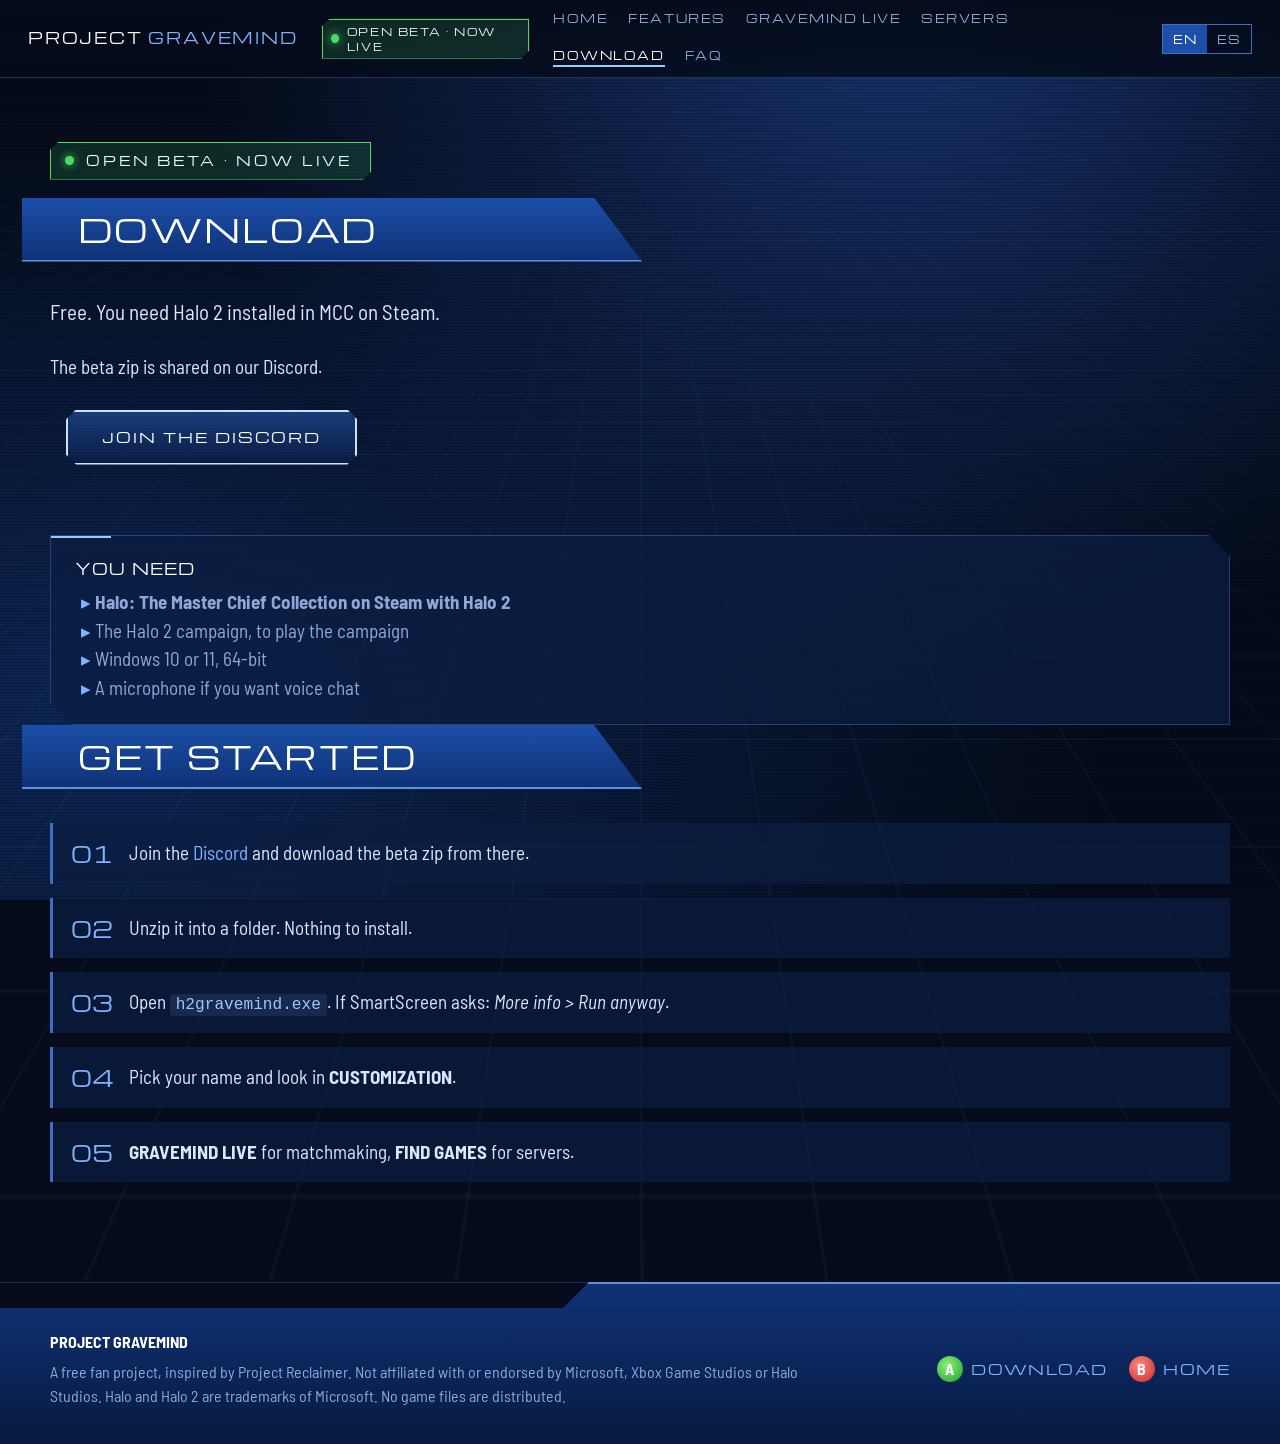
==== download.html @ 9d5ccabb "Download through the Discord, known issues in the FAQ" ====
<!doctype html>
<html lang="en" data-lang="en">
<head>
<meta charset="utf-8">
<meta name="viewport" content="width=device-width, initial-scale=1">
<title>Download · Project Gravemind</title>
<meta name="description" content="Halo 2 from The Master Chief Collection as a standalone PC game: GRAVEMIND LIVE matchmaking with Halo 2's ranks, dedicated servers, 24 players, online co-op, voice chat and mods. Open beta, free.">
<meta property="og:title" content="Project Gravemind · Open beta">
<meta property="og:description" content="Halo 2 from MCC as a standalone PC game: matchmaking with Halo 2's ranks, dedicated servers, 24 players, online co-op.">
<meta property="og:image" content="img/ingame.jpg">
<link rel="preconnect" href="https://fonts.googleapis.com">
<link rel="preconnect" href="https://fonts.gstatic.com" crossorigin>
<link href="https://fonts.googleapis.com/css2?family=Barlow+Semi+Condensed:wght@400;500;600&family=Michroma&display=swap" rel="stylesheet">
<link rel="stylesheet" href="style.css">
</head>
<body>
<div class="backdrop" aria-hidden="true"></div>
<header class="topbar">
  <a class="brand" href="index.html">PROJECT <b>GRAVEMIND</b></a>
  <div class="live-badge"><span class="dot"></span>OPEN BETA · NOW LIVE</div>
  <nav class="nav">
    <a href="index.html"><span lang="en">Home</span><span lang="es">Inicio</span></a>
    <a href="features.html"><span lang="en">Features</span><span lang="es">Funciones</span></a>
    <a href="live.html">GRAVEMIND LIVE</a>
    <a href="servers.html"><span lang="en">Servers</span><span lang="es">Servidores</span></a>
    <a href="download.html" class="on"><span lang="en">Download</span><span lang="es">Descargar</span></a>
    <a href="faq.html">FAQ</a>
  </nav>
  <div class="lang" role="group" aria-label="Language">
    <button type="button" data-set-lang="en">EN</button>
    <button type="button" data-set-lang="es">ES</button>
  </div>
</header>
<main>

<section class="page-hero"><div class="wrap">
  <div class="live-badge"><span class="dot"></span>OPEN BETA · NOW LIVE</div>
  <div class="band"><h2><span lang="en">Download</span><span lang="es">Descargar</span></h2></div>
  <p class="lead"><span lang="en">Free. You need Halo 2 installed in MCC on Steam.</span><span lang="es">Gratis. Necesitas Halo 2 instalado en MCC de Steam.</span></p>
  <p><span lang="en">The beta zip is shared on our Discord.</span><span lang="es">El zip de la beta se comparte en nuestro Discord.</span></p>
  <div class="cta"><span class="btn-wrap"><a class="btn" href="https://discord.gg/7nAmnwnQqb" target="_blank" rel="noopener"><span lang="en">Join the Discord</span><span lang="es">Entrar al Discord</span></a></span></div>
</div></section>
<section class="reveal"><div class="wrap">
  <div class="panel"><h3><span lang="en">You need</span><span lang="es">Necesitas</span></h3><ul class="check">
    <li><b><span lang="en">Halo: The Master Chief Collection on Steam with Halo 2</span><span lang="es">Halo: The Master Chief Collection en Steam con Halo 2</span></b></li>
    <li><span lang="en">The Halo 2 campaign, to play the campaign</span><span lang="es">La campaña de Halo 2, para jugar la campaña</span></li>
    <li><span lang="en">Windows 10 or 11, 64-bit</span><span lang="es">Windows 10 u 11 de 64 bits</span></li>
    <li><span lang="en">A microphone if you want voice chat</span><span lang="es">Micrófono si quieres chat de voz</span></li></ul></div>
  <div class="band"><h2><span lang="en">Get started</span><span lang="es">Cómo empezar</span></h2></div>
  <ol class="steps">
    <li><span lang="en">Join the <a href="https://discord.gg/7nAmnwnQqb" target="_blank" rel="noopener">Discord</a> and download the beta zip from there.</span><span lang="es">Entra al <a href="https://discord.gg/7nAmnwnQqb" target="_blank" rel="noopener">Discord</a> y descarga ahí el zip de la beta.</span></li>
    <li><span lang="en">Unzip it into a folder. Nothing to install.</span><span lang="es">Descomprímelo en una carpeta. No se instala.</span></li>
    <li><span lang="en">Open <code>h2gravemind.exe</code>. If SmartScreen asks: <i>More info &gt; Run anyway</i>.</span><span lang="es">Abre <code>h2gravemind.exe</code>. Si SmartScreen pregunta: <i>Más información &gt; Ejecutar de todas formas</i>.</span></li>
    <li><span lang="en">Pick your name and look in <b>CUSTOMIZATION</b>.</span><span lang="es">Elige tu nombre y aspecto en <b>PERSONALIZAR</b>.</span></li>
    <li><span lang="en"><b>GRAVEMIND LIVE</b> for matchmaking, <b>FIND GAMES</b> for servers.</span><span lang="es"><b>GRAVEMIND LIVE</b> para matchmaking, <b>BUSCAR PARTIDAS</b> para servidores.</span></li>
  </ol>
</div></section>

</main>
<footer>
  <div class="wrap">
    <div>
      <p><b style="color:#fff">PROJECT GRAVEMIND</b></p>
      <p><span lang="en">A free fan project, inspired by Project Reclaimer. Not affiliated with or endorsed by Microsoft, Xbox Game Studios or Halo Studios. Halo and Halo 2 are trademarks of Microsoft. No game files are distributed.</span><span lang="es">Un proyecto gratuito de fans, inspirado en Project Reclaimer. Sin relación ni respaldo de Microsoft, Xbox Game Studios ni Halo Studios. Halo y Halo 2 son marcas de Microsoft. No se distribuyen archivos del juego.</span></p>
    </div>
    <div class="legend">
      <span><i class="a">A</i><a href="download.html"><span lang="en">DOWNLOAD</span><span lang="es">DESCARGAR</span></a></span>
      <span><i class="b">B</i><a href="index.html"><span lang="en">HOME</span><span lang="es">INICIO</span></a></span>
    </div>
  </div>
</footer>
<div class="viewer" id="viewer"><img alt=""></div>
<script src="main.js"></script>
</body>
</html>
---- style.css ----
/* Halo 2 Project Gravemind - site styles (Halo 2 console menu look: blue bands, chamfered panels, tick rules). */
:root {
  --bg: #050b1a;
  --bg2: #0a1630;
  --panel: rgba(12, 30, 66, 0.72);
  --panel-solid: #0c1e42;
  --line: #3f6fc4;
  --line-soft: rgba(110, 160, 240, 0.28);
  --band: #1b4fa8;
  --band2: #0f3277;
  --text: #dbe7ff;
  --muted: #8fa8d6;
  --accent: #7fb2ff;
  --glow: #9cc7ff;
  --white: #ffffff;
  --warn: #ffb347;
  --green: #4cd964;
  --red: #ff5a52;
  --head: "Michroma", "Segoe UI", sans-serif;
  --body: "Barlow Semi Condensed", "Segoe UI", sans-serif;
}
* { box-sizing: border-box; }
html { scroll-behavior: smooth; }
body {
  margin: 0;
  background: var(--bg);
  color: var(--text);
  font-family: var(--body);
  font-size: 19px;
  line-height: 1.5;
  overflow-x: hidden;
}
/* language switch: only the chosen language shows */
html[data-lang="en"] body [lang="es"], html[data-lang="es"] body [lang="en"] { display: none !important; }

a { color: var(--accent); text-decoration: none; }
a:hover { color: var(--white); }
img { max-width: 100%; display: block; }
code { font-family: Consolas, "Cascadia Mono", monospace; font-size: 0.85em; background: rgba(127, 178, 255, 0.12);
  padding: 0.1em 0.35em; border-radius: 3px; color: var(--glow); }
pre { background: rgba(0, 0, 0, 0.45); border: 1px solid var(--line-soft); padding: 14px 16px; overflow-x: auto; margin: 12px 0; }
pre code { background: none; padding: 0; color: var(--text); }

/* animated backdrop: deep blue, slow drifting grid, scanlines */
.backdrop { position: fixed; inset: 0; z-index: -2;
  background: radial-gradient(ellipse at 70% 0%, #17336e 0%, transparent 55%),
              radial-gradient(ellipse at 10% 80%, #0d2756 0%, transparent 60%), var(--bg); }
.backdrop::before { content: ""; position: absolute; inset: -50%;
  background-image: linear-gradient(rgba(110, 160, 240, 0.06) 1px, transparent 1px),
                    linear-gradient(90deg, rgba(110, 160, 240, 0.06) 1px, transparent 1px);
  background-size: 64px 64px; transform: perspective(700px) rotateX(58deg) translateY(-10%);
  animation: drift 40s linear infinite; }
.backdrop::after { content: ""; position: absolute; inset: 0;
  background: repeating-linear-gradient(0deg, rgba(0, 0, 0, 0.18) 0 1px, transparent 1px 3px); pointer-events: none; }
@keyframes drift { to { background-position: 0 640px, 640px 0; } }
@media (prefers-reduced-motion: reduce) { .backdrop::before { animation: none; } }

/* top bar */
.topbar { position: sticky; top: 0; z-index: 10; display: flex; align-items: center; gap: 24px;
  padding: 10px 28px; background: linear-gradient(180deg, rgba(5, 11, 26, 0.96), rgba(5, 11, 26, 0.82));
  border-bottom: 1px solid var(--line-soft); backdrop-filter: blur(6px); }
.brand { font-family: var(--head); font-size: 15px; letter-spacing: 0.12em; color: var(--white); white-space: nowrap; }
.brand b { color: var(--accent); font-weight: 400; }
.nav { display: flex; gap: 20px; flex-wrap: wrap; margin-left: auto; }
.nav a { font-family: var(--head); font-size: 11px; letter-spacing: 0.14em; color: var(--muted); text-transform: uppercase; }
.nav a:hover { color: var(--white); }
.lang { display: flex; border: 1px solid var(--line); }
.lang button { background: none; border: 0; color: var(--muted); font-family: var(--head); font-size: 11px;
  padding: 6px 10px; cursor: pointer; letter-spacing: 0.1em; }
.lang button.on { background: var(--band); color: var(--white); }

/* hero */
.hero { position: relative; min-height: min(88vh, 860px); display: flex; align-items: center; padding: 60px 28px 80px; overflow: hidden; }
.hero-bg { position: absolute; inset: 0; z-index: -1; opacity: 0.85;
  background: linear-gradient(90deg, rgba(5, 11, 26, 0.97) 0%, rgba(5, 11, 26, 0.82) 38%, rgba(5, 11, 26, 0.25) 75%, rgba(5, 11, 26, 0.45) 100%),
              url("img/ingame.jpg") 70% center / cover no-repeat;
  mask-image: linear-gradient(180deg, #000 70%, transparent); -webkit-mask-image: linear-gradient(180deg, #000 70%, transparent); }
.hero-inner { max-width: 1180px; margin: 0 auto; width: 100%; }
.kicker { font-family: var(--head); font-size: 13px; letter-spacing: 0.32em; color: var(--accent); text-transform: uppercase; }
.title { font-family: var(--head); font-size: clamp(38px, 7vw, 92px); line-height: 1.02; margin: 14px 0 10px; color: var(--white);
  letter-spacing: 0.04em; text-shadow: 0 0 28px rgba(110, 160, 255, 0.55);
  background: linear-gradient(180deg, #ffffff 0%, #d6e4ff 45%, #7d9fe0 52%, #e9f1ff 100%);
  -webkit-background-clip: text; background-clip: text; color: transparent; }
.subtitle { font-size: clamp(19px, 2.2vw, 25px); max-width: 760px; color: var(--text); margin: 0 0 30px; }
.hero-actions { display: flex; flex-wrap: wrap; gap: 18px; align-items: center; }
.status { margin-top: 26px; display: inline-flex; align-items: center; gap: 10px; font-family: var(--head); font-size: 12px;
  letter-spacing: 0.14em; color: var(--muted); text-transform: uppercase; }
.dot { width: 9px; height: 9px; border-radius: 50%; background: var(--green); box-shadow: 0 0 10px var(--green); animation: pulse 2s infinite; }
@keyframes pulse { 50% { opacity: 0.35; } }

/* Halo 2 style button: chamfered box with arrow brackets on focus/hover */
.btn { position: relative; display: inline-block; font-family: var(--head); font-size: 14px; letter-spacing: 0.14em;
  text-transform: uppercase; color: var(--white); padding: 15px 34px; border: 2px solid #cfe0ff;
  background: linear-gradient(180deg, rgba(40, 90, 180, 0.55), rgba(10, 30, 70, 0.75));
  clip-path: polygon(10px 0, calc(100% - 10px) 0, 100% 10px, 100% calc(100% - 10px), calc(100% - 10px) 100%, 10px 100%, 0 calc(100% - 10px), 0 10px);
  transition: background 0.15s, box-shadow 0.15s; }
.btn:hover { background: linear-gradient(180deg, rgba(70, 130, 230, 0.75), rgba(20, 50, 110, 0.85)); color: var(--white); }
.btn-wrap { position: relative; display: inline-block; padding: 0 16px; }
.btn-wrap::before, .btn-wrap::after { content: ""; position: absolute; top: 50%; width: 0; height: 0; margin-top: -7px;
  border: 7px solid transparent; opacity: 0; transition: opacity 0.15s, transform 0.15s; }
.btn-wrap::before { left: 0; border-left-color: var(--glow); transform: translateX(-4px); }
.btn-wrap::after { right: 0; border-right-color: var(--glow); transform: translateX(4px); }
.btn-wrap:hover::before, .btn-wrap:hover::after, .btn-wrap:focus-within::before, .btn-wrap:focus-within::after { opacity: 1; transform: none; }
.btn.ghost { border-color: var(--line); background: rgba(8, 20, 48, 0.6); }

/* section band header, like the launcher's page title */
section { padding: 70px 28px 20px; }
.wrap { max-width: 1180px; margin: 0 auto; }
.band { position: relative; height: 64px; display: flex; align-items: center; margin: 0 -28px 34px; padding: 0 140px 0 56px;
  width: fit-content; min-width: min(620px, 100%); max-width: calc(100% + 28px);
  background: linear-gradient(180deg, var(--band) 0%, var(--band2) 100%); border-bottom: 2px solid #5f8fe0;
  clip-path: polygon(0 0, calc(100% - 48px) 0, 100% 100%, 0 100%); }
.band h2 { margin: 0; font-family: var(--head); font-weight: 400; font-size: clamp(20px, 3vw, 32px); letter-spacing: 0.06em;
  color: var(--white); text-transform: uppercase; }
.lead { font-size: 21px; color: var(--text); max-width: 860px; margin: 0 0 26px; }

/* small caps label with a tick rule, like "OPEN GAMES ----|----|----" */
.label { display: flex; align-items: center; gap: 16px; font-family: var(--head); font-size: 12px; letter-spacing: 0.24em;
  color: var(--accent); text-transform: uppercase; margin: 34px 0 16px; }
.label::after { content: ""; flex: 1; height: 9px; border-bottom: 1px solid var(--line-soft);
  background: repeating-linear-gradient(90deg, var(--line-soft) 0 1px, transparent 1px 62px) bottom / 100% 9px no-repeat; }

/* chamfered panels */
.panel { position: relative; background: var(--panel); border: 1px solid var(--line-soft); padding: 22px 24px;
  clip-path: polygon(0 0, calc(100% - 22px) 0, 100% 22px, 100% 100%, 22px 100%, 0 calc(100% - 22px)); }
.panel::before { content: ""; position: absolute; top: 0; left: 0; width: 60px; height: 2px; background: var(--glow); }
.panel h3 { margin: 0 0 8px; font-family: var(--head); font-weight: 400; font-size: 15px; letter-spacing: 0.08em; color: var(--white);
  text-transform: uppercase; }
.panel p { margin: 0; color: var(--muted); }
.panel ul { margin: 6px 0 0; padding-left: 20px; color: var(--muted); }
.grid { display: grid; gap: 18px; grid-template-columns: repeat(auto-fill, minmax(260px, 1fr)); }
.grid > * { min-width: 0; }
.grid.three { grid-template-columns: repeat(auto-fill, minmax(min(330px, 100%), 1fr)); }
.grid.two { grid-template-columns: repeat(auto-fill, minmax(min(420px, 100%), 1fr)); }
.ico { width: 34px; height: 34px; margin-bottom: 12px; color: var(--glow); }

/* gallery */
.shots { display: grid; gap: 16px; grid-template-columns: repeat(auto-fill, minmax(340px, 1fr)); }
.shot { margin: 0; border: 1px solid var(--line-soft); background: #000; cursor: zoom-in; overflow: hidden;
  clip-path: polygon(0 0, calc(100% - 18px) 0, 100% 18px, 100% 100%, 0 100%); }
.shot img { transition: transform 0.4s; }
.shot:hover img { transform: scale(1.04); }
.shot figcaption { font-family: var(--head); font-size: 11px; letter-spacing: 0.16em; color: var(--muted); padding: 10px 14px;
  text-transform: uppercase; background: var(--panel-solid); }
.viewer { position: fixed; inset: 0; z-index: 50; background: rgba(0, 4, 14, 0.92); display: none; align-items: center;
  justify-content: center; padding: 30px; cursor: zoom-out; }
.viewer.open { display: flex; }
.viewer img { max-height: 92vh; border: 1px solid var(--line); }

/* server list, like the in-game browser */
.servers { width: 100%; border-collapse: collapse; }
.servers th { font-family: var(--body); font-weight: 500; text-align: left; color: var(--muted); font-size: 16px; padding: 8px 14px;
  text-transform: uppercase; }
.servers td { padding: 12px 14px; background: rgba(14, 34, 74, 0.6); border-top: 4px solid var(--bg); vertical-align: top; }
.servers td:first-child { font-size: 21px; color: var(--white); }
.servers .sub { display: block; font-size: 14px; color: var(--accent); text-transform: uppercase; letter-spacing: 0.04em; }
.servers .port { font-family: Consolas, monospace; color: var(--glow); white-space: nowrap; }
.table-wrap { overflow-x: auto; }

/* steps */
.steps { counter-reset: step; display: grid; gap: 14px; margin: 0; padding: 0; list-style: none; }
.steps li { counter-increment: step; position: relative; padding: 16px 20px 16px 76px; background: var(--panel);
  border-left: 3px solid var(--line); }
.steps li::before { content: counter(step, decimal-leading-zero); position: absolute; left: 18px; top: 14px;
  font-family: var(--head); font-size: 22px; color: var(--accent); }

.note { border-left: 3px solid var(--warn); background: rgba(255, 179, 71, 0.08); padding: 14px 18px; margin: 18px 0; color: var(--text); }
.note strong { color: var(--warn); }
.check li::marker { content: "\25B8  "; color: var(--accent); }
details { background: var(--panel); border: 1px solid var(--line-soft); margin: 10px 0; padding: 0 18px; }
summary { cursor: pointer; padding: 14px 0; font-family: var(--head); font-size: 13px; letter-spacing: 0.06em; color: var(--white);
  list-style: none; }
summary::before { content: "\25B6"; display: inline-block; margin-right: 12px; color: var(--accent); transition: transform 0.15s; }
details[open] summary::before { transform: rotate(90deg); }
details > *:not(summary) { margin-top: 0; color: var(--muted); }

/* footer band, like the launcher's A / B legend */
footer { margin-top: 80px; position: relative; padding: 40px 28px 30px; background: linear-gradient(180deg, var(--band2), #081a40);
  border-top: 2px solid #5f8fe0; }
footer::before { content: ""; position: absolute; top: -2px; left: 0; width: 46%; height: 26px; background: var(--bg);
  clip-path: polygon(0 0, 100% 0, calc(100% - 26px) 100%, 0 100%); }
footer .wrap { display: grid; gap: 24px; grid-template-columns: 2fr 1fr; }
footer p { color: var(--muted); font-size: 16px; margin: 6px 0; }
.legend { display: flex; gap: 22px; justify-content: flex-end; align-items: center; font-family: var(--head); font-size: 14px;
  letter-spacing: 0.1em; color: var(--white); }
.legend span { display: inline-flex; align-items: center; gap: 8px; }
.legend i { display: inline-grid; place-items: center; width: 26px; height: 26px; border-radius: 50%; font-style: normal;
  font-family: var(--body); font-weight: 700; font-size: 16px; color: #fff; }
.legend .a { background: radial-gradient(circle at 40% 35%, #8af27c, #1f9b2b); }
.legend .b { background: radial-gradient(circle at 40% 35%, #ff8a80, #c62828); }

.reveal { opacity: 0; transform: translateY(18px); transition: opacity 0.6s, transform 0.6s; }
.reveal.in { opacity: 1; transform: none; }

@media (max-width: 860px) {
  .nav { display: none; }
  .topbar { padding: 10px 16px; justify-content: space-between; }
  section, .hero { padding-left: 16px; padding-right: 16px; }
  .band { margin: 0 -16px 28px; padding: 0 56px 0 20px; min-width: 0; max-width: calc(100% + 16px); height: auto; min-height: 56px;
    clip-path: polygon(0 0, calc(100% - 32px) 0, 100% 100%, 0 100%); }
  .grid.two, .shots { grid-template-columns: 1fr; }
  footer .wrap { grid-template-columns: 1fr; }
  .legend { justify-content: flex-start; }
  body { font-size: 18px; }
}

/* OPEN BETA · NOW LIVE: blinking green badge */
.live-badge { display: inline-flex; align-items: center; gap: 12px; margin-bottom: 18px; padding: 8px 18px 8px 14px;
  font-family: var(--head); font-size: 13px; letter-spacing: 0.22em; text-transform: uppercase; color: #eafff0;
  border: 1px solid var(--green); background: rgba(76, 217, 100, 0.14); box-shadow: 0 0 18px rgba(76, 217, 100, 0.35);
  clip-path: polygon(8px 0, 100% 0, 100% calc(100% - 8px), calc(100% - 8px) 100%, 0 100%, 0 8px);
  animation: blink 1.2s steps(1, end) infinite; }
.live-badge .dot { animation: none; }
@keyframes blink { 50% { color: var(--green); background: rgba(76, 217, 100, 0.04); box-shadow: none; border-color: rgba(76, 217, 100, 0.45); } }
@media (prefers-reduced-motion: reduce) { .live-badge { animation: none; } }
.topbar .live-badge { margin: 0; padding: 4px 10px 4px 8px; font-size: 10px; letter-spacing: 0.16em; gap: 8px; }

/* pages: the current one in the menu */
.nav a.on { color: var(--white); border-bottom: 2px solid var(--glow); padding-bottom: 2px; }
.page-hero { padding: 64px 28px 0; }
.page-hero .wrap > p { max-width: 860px; }
.cta { display: flex; flex-wrap: wrap; gap: 18px; margin: 28px 0 0; }
.stat { font-family: var(--head); font-size: 34px; color: var(--white); letter-spacing: 0.04em; }
.stat small { display: block; font-family: var(--body); font-size: 15px; color: var(--muted); letter-spacing: 0; text-transform: uppercase; }
.ranks { width: 100%; border-collapse: collapse; margin: 10px 0; }
.ranks th, .ranks td { text-align: left; padding: 8px 12px; border-top: 1px solid var(--line-soft); }
.ranks th { color: var(--muted); font-weight: 500; text-transform: uppercase; font-size: 15px; }

@media (max-width: 860px) {
  .nav { display: flex; order: 3; width: 100%; overflow-x: auto; flex-wrap: nowrap; gap: 16px; padding: 6px 0 2px; margin: 0; }
  .topbar { flex-wrap: wrap; }
  .topbar .live-badge { display: none; }
  .page-hero { padding: 40px 16px 0; }
}
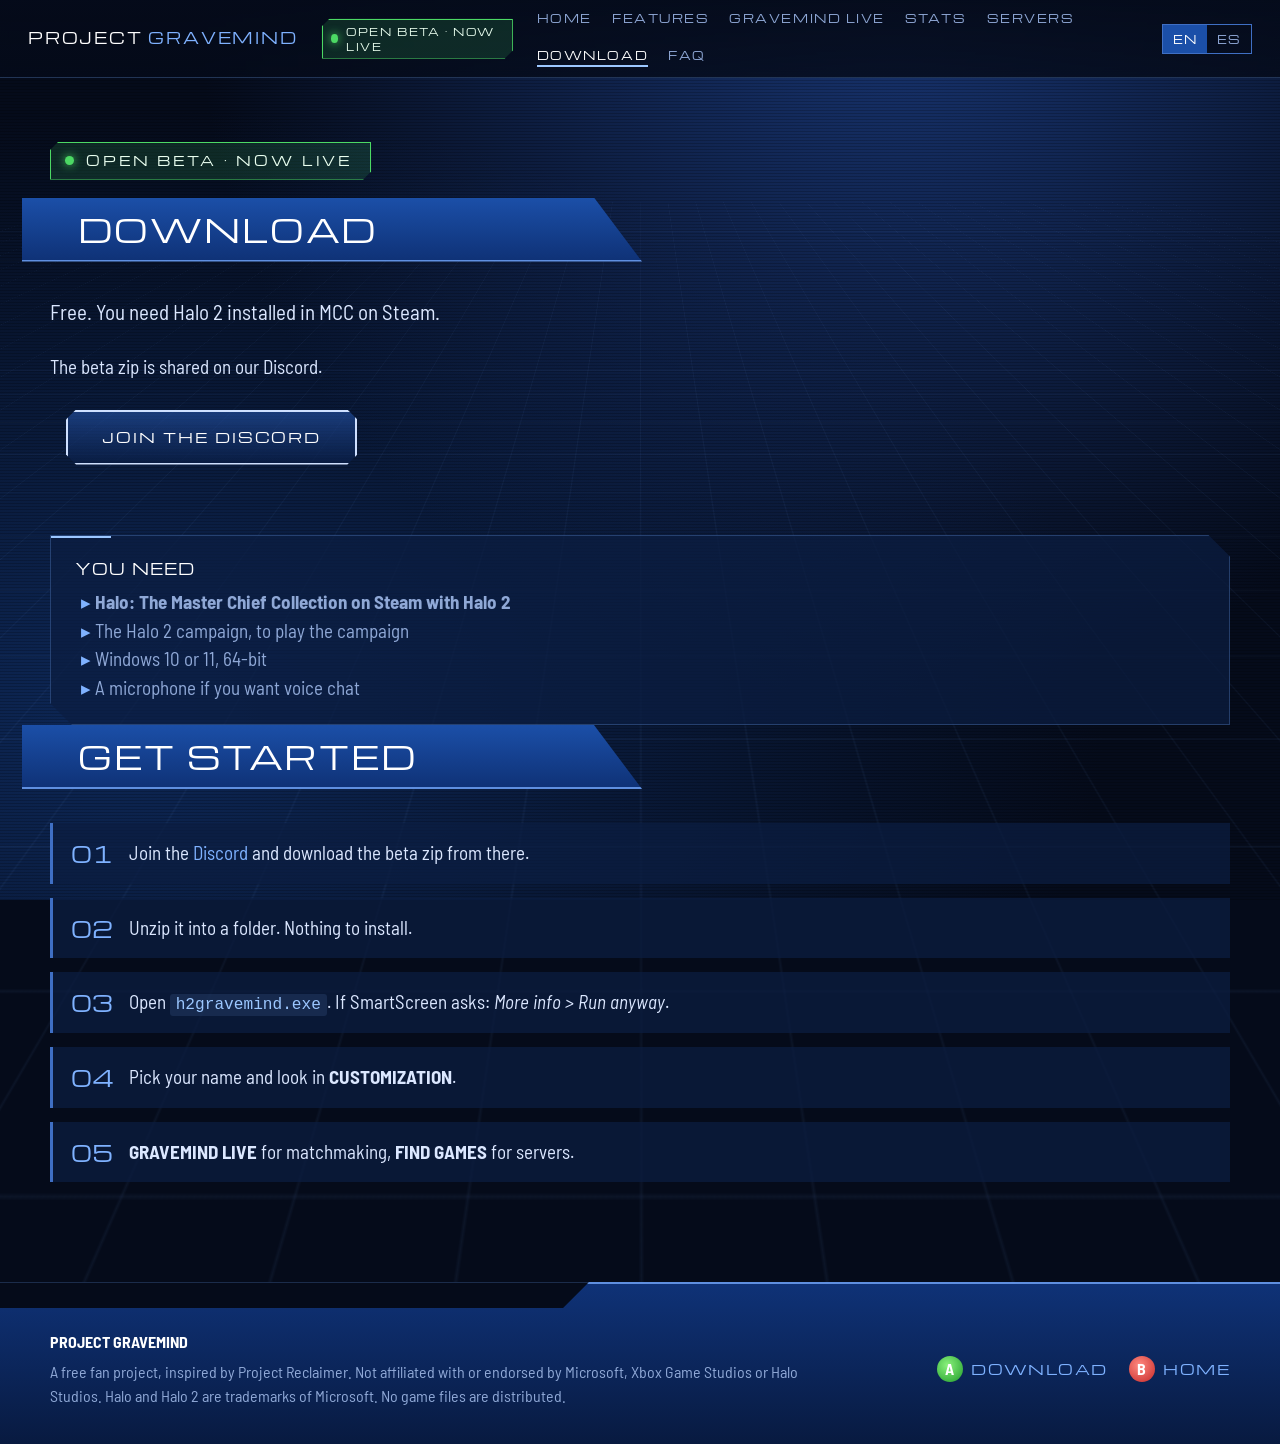
==== commit f89fe4ae: "Stats page: live GRAVEMIND LIVE matches, ranks and carnage totals" ====
--- a/download.html
+++ b/download.html
@@ -22,6 +22,7 @@
     <a href="index.html"><span lang="en">Home</span><span lang="es">Inicio</span></a>
     <a href="features.html"><span lang="en">Features</span><span lang="es">Funciones</span></a>
     <a href="live.html">GRAVEMIND LIVE</a>
+    <a href="stats.html"><span lang="en">Stats</span><span lang="es">Estadísticas</span></a>
     <a href="servers.html"><span lang="en">Servers</span><span lang="es">Servidores</span></a>
     <a href="download.html" class="on"><span lang="en">Download</span><span lang="es">Descargar</span></a>
     <a href="faq.html">FAQ</a>
--- a/style.css
+++ b/style.css
@@ -232,3 +232,71 @@
   .topbar .live-badge { display: none; }
   .page-hero { padding: 40px 16px 0; }
 }
+
+/* stats page (stats.js): tiles, match cards, compact tables, player card, recent matches */
+.grid.four { grid-template-columns: repeat(auto-fill, minmax(min(200px, 100%), 1fr)); }
+.tiles .panel { padding: 16px 20px; }
+.updated { font-family: var(--head); font-size: 12px; letter-spacing: 0.16em; color: var(--muted); text-transform: uppercase; }
+.warn { color: var(--warn); }
+.empty { color: var(--muted); font-style: italic; margin: 0; }
+.lvl { display: inline-grid; place-items: center; min-width: 30px; height: 24px; padding: 0 5px; margin-right: 8px; font-family: var(--head);
+  font-size: 11px; color: var(--white); background: linear-gradient(180deg, var(--band), var(--band2)); border: 1px solid #5f8fe0;
+  clip-path: polygon(4px 0, 100% 0, 100% calc(100% - 4px), calc(100% - 4px) 100%, 0 100%, 0 4px); vertical-align: middle; }
+.tag { font-family: var(--head); font-size: 9px; letter-spacing: 0.1em; color: var(--warn); text-transform: uppercase; margin-left: 6px; vertical-align: middle; }
+.tbl { width: 100%; border-collapse: collapse; font-size: 17px; }
+.tbl th { font-family: var(--body); font-weight: 500; text-align: left; color: var(--muted); font-size: 14px; padding: 6px 10px; text-transform: uppercase;
+  white-space: nowrap; user-select: none; }
+.tbl th[data-sort] { cursor: pointer; }
+.tbl th.down::after { content: " \25BE"; color: var(--glow); }
+.tbl th.up::after { content: " \25B4"; color: var(--glow); }
+.tbl td { padding: 7px 10px; background: rgba(14, 34, 74, 0.6); border-top: 3px solid var(--bg); white-space: nowrap; }
+.tbl td:first-child { color: var(--white); }
+.tbl td.rank { color: var(--accent); font-family: var(--head); font-size: 12px; }
+.tbl tr[data-player], .tbl td[data-player] { cursor: pointer; }
+.tbl tr[data-player]:hover td { background: rgba(40, 80, 150, 0.6); }
+.tbl .t-red td:first-child { border-left: 3px solid #d9453d; }
+.tbl .t-blue td:first-child { border-left: 3px solid #3f7be0; }
+.tbl .left td { color: var(--muted); }
+.tbl .won { color: var(--green); }
+.tbl .lost { color: var(--red); }
+.tbl small { color: var(--muted); font-size: 13px; }
+.online { color: var(--green); }
+.tabs { display: flex; flex-wrap: wrap; gap: 8px; margin: 0 0 14px; }
+.tabs button { font-family: var(--head); font-size: 11px; letter-spacing: 0.1em; text-transform: uppercase; color: var(--muted); background: rgba(8, 20, 48, 0.6);
+  border: 1px solid var(--line-soft); padding: 8px 14px; cursor: pointer; }
+.tabs button.on { color: var(--white); background: var(--band); border-color: #5f8fe0; }
+.filter { display: flex; align-items: center; gap: 16px; margin: 0 0 14px; }
+.filter input { font-family: var(--body); font-size: 18px; color: var(--white); background: rgba(0, 0, 0, 0.35); border: 1px solid var(--line);
+  padding: 8px 12px; width: min(320px, 100%); }
+.filter span { color: var(--muted); font-size: 15px; text-transform: uppercase; }
+.more { margin: 16px 0 0; }
+.more .btn { padding: 10px 24px; font-size: 12px; }
+.match .mhead { display: flex; justify-content: space-between; gap: 12px; font-family: var(--head); font-size: 11px; letter-spacing: 0.12em;
+  text-transform: uppercase; color: var(--accent); margin-bottom: 10px; }
+.match .state { color: var(--green); }
+.match .teams { display: grid; gap: 14px; grid-template-columns: 1fr 1fr; }
+.match .team ul { list-style: none; margin: 6px 0 0; padding: 0; }
+.match .team li { padding: 3px 0; color: var(--text); }
+.match .team b { font-family: var(--head); font-size: 10px; letter-spacing: 0.12em; text-transform: uppercase; }
+.match .team.red b, .red { color: #ff7b73; }
+.match .team.blue b, .blue { color: #7fb2ff; }
+.match .team:only-child { grid-column: 1 / -1; }
+.player-card { margin-top: 18px; }
+.player-card h3 { font-size: 19px; }
+.player-card .sub, details .sub { color: var(--muted); font-size: 16px; margin: 0 0 10px; }
+.player-card .close { position: absolute; top: 10px; right: 14px; background: none; border: 0; color: var(--muted); font-size: 26px; cursor: pointer; }
+.player-card .close:hover { color: var(--white); }
+.player-card .label { margin: 22px 0 10px; }
+.medals { list-style: none; margin: 0; padding: 0; display: grid; gap: 6px 18px; grid-template-columns: repeat(auto-fill, minmax(220px, 1fr)); color: var(--muted); }
+.medals b { color: var(--white); font-family: var(--head); font-size: 12px; margin-right: 6px; }
+#recent summary { display: flex; flex-wrap: wrap; gap: 8px 18px; align-items: baseline; }
+#recent .when { color: var(--muted); font-family: var(--body); font-size: 15px; letter-spacing: 0; min-width: 120px; }
+#recent .what { flex: 1; }
+#recent .outcome { font-family: var(--body); font-size: 17px; letter-spacing: 0; }
+#recent .outcome .won { font-weight: 600; text-decoration: underline; text-decoration-color: var(--glow); }
+#recent details > div, #recent details > p { margin-bottom: 14px; }
+.note.small { font-size: 16px; margin-top: 30px; }
+@media (max-width: 860px) {
+  .match .teams { grid-template-columns: 1fr; }
+  .tbl { font-size: 15px; }
+}
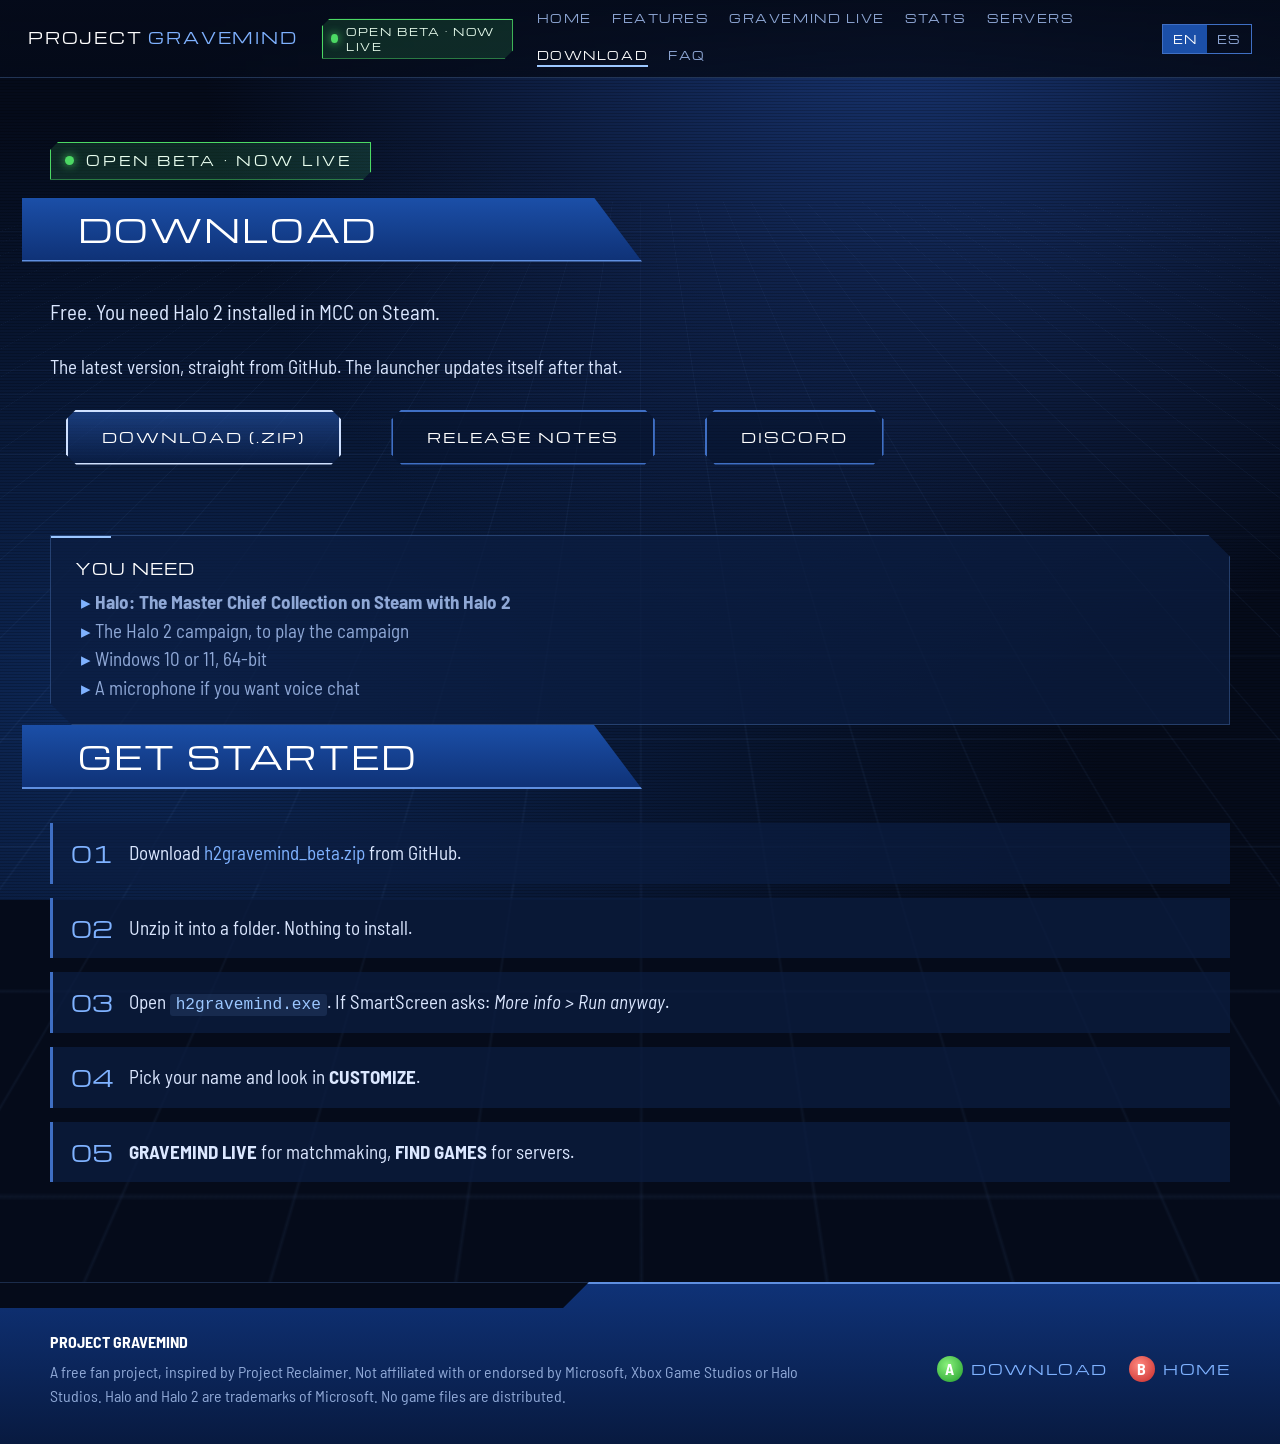
==== commit 024bff2b: "Download straight from GitHub (the public beta release); one language per text" ====
--- a/download.html
+++ b/download.html
@@ -38,8 +38,8 @@
   <div class="live-badge"><span class="dot"></span>OPEN BETA · NOW LIVE</div>
   <div class="band"><h2><span lang="en">Download</span><span lang="es">Descargar</span></h2></div>
   <p class="lead"><span lang="en">Free. You need Halo 2 installed in MCC on Steam.</span><span lang="es">Gratis. Necesitas Halo 2 instalado en MCC de Steam.</span></p>
-  <p><span lang="en">The beta zip is shared on our Discord.</span><span lang="es">El zip de la beta se comparte en nuestro Discord.</span></p>
-  <div class="cta"><span class="btn-wrap"><a class="btn" href="https://discord.gg/7nAmnwnQqb" target="_blank" rel="noopener"><span lang="en">Join the Discord</span><span lang="es">Entrar al Discord</span></a></span></div>
+  <p><span lang="en">The latest version, straight from GitHub. The launcher updates itself after that.</span><span lang="es">La última versión, directamente desde GitHub. Después el lanzador se actualiza solo.</span></p>
+  <div class="cta"><span class="btn-wrap"><a class="btn" href="https://github.com/BriRoz1/h2gravemind-beta/releases/latest/download/h2gravemind_beta.zip"><span lang="en">Download (.zip)</span><span lang="es">Descargar (.zip)</span></a></span><span class="btn-wrap"><a class="btn ghost" href="https://github.com/BriRoz1/h2gravemind-beta/releases/latest" target="_blank" rel="noopener"><span lang="en">Release notes</span><span lang="es">Notas de la versión</span></a></span><span class="btn-wrap"><a class="btn ghost" href="https://discord.gg/7nAmnwnQqb" target="_blank" rel="noopener"><span lang="en">Discord</span><span lang="es">Discord</span></a></span></div>
 </div></section>
 <section class="reveal"><div class="wrap">
   <div class="panel"><h3><span lang="en">You need</span><span lang="es">Necesitas</span></h3><ul class="check">
@@ -49,10 +49,10 @@
     <li><span lang="en">A microphone if you want voice chat</span><span lang="es">Micrófono si quieres chat de voz</span></li></ul></div>
   <div class="band"><h2><span lang="en">Get started</span><span lang="es">Cómo empezar</span></h2></div>
   <ol class="steps">
-    <li><span lang="en">Join the <a href="https://discord.gg/7nAmnwnQqb" target="_blank" rel="noopener">Discord</a> and download the beta zip from there.</span><span lang="es">Entra al <a href="https://discord.gg/7nAmnwnQqb" target="_blank" rel="noopener">Discord</a> y descarga ahí el zip de la beta.</span></li>
+    <li><span lang="en">Download <a href="https://github.com/BriRoz1/h2gravemind-beta/releases/latest/download/h2gravemind_beta.zip">h2gravemind_beta.zip</a> from GitHub.</span><span lang="es">Descarga <a href="https://github.com/BriRoz1/h2gravemind-beta/releases/latest/download/h2gravemind_beta.zip">h2gravemind_beta.zip</a> desde GitHub.</span></li>
     <li><span lang="en">Unzip it into a folder. Nothing to install.</span><span lang="es">Descomprímelo en una carpeta. No se instala.</span></li>
     <li><span lang="en">Open <code>h2gravemind.exe</code>. If SmartScreen asks: <i>More info &gt; Run anyway</i>.</span><span lang="es">Abre <code>h2gravemind.exe</code>. Si SmartScreen pregunta: <i>Más información &gt; Ejecutar de todas formas</i>.</span></li>
-    <li><span lang="en">Pick your name and look in <b>CUSTOMIZATION</b>.</span><span lang="es">Elige tu nombre y aspecto en <b>PERSONALIZAR</b>.</span></li>
+    <li><span lang="en">Pick your name and look in <b>CUSTOMIZE</b>.</span><span lang="es">Elige tu nombre y aspecto en <b>PERSONALIZAR</b>.</span></li>
     <li><span lang="en"><b>GRAVEMIND LIVE</b> for matchmaking, <b>FIND GAMES</b> for servers.</span><span lang="es"><b>GRAVEMIND LIVE</b> para matchmaking, <b>BUSCAR PARTIDAS</b> para servidores.</span></li>
   </ol>
 </div></section>
--- a/style.css
+++ b/style.css
@@ -276,7 +276,7 @@
 .match .state { color: var(--green); }
 .match .teams { display: grid; gap: 14px; grid-template-columns: 1fr 1fr; }
 .match .team ul { list-style: none; margin: 6px 0 0; padding: 0; }
-.match .team li { padding: 3px 0; color: var(--text); }
+.match .team li { padding: 3px 0; color: var(--text); cursor: pointer; }
 .match .team b { font-family: var(--head); font-size: 10px; letter-spacing: 0.12em; text-transform: uppercase; }
 .match .team.red b, .red { color: #ff7b73; }
 .match .team.blue b, .blue { color: #7fb2ff; }
@@ -300,3 +300,29 @@
   .match .teams { grid-template-columns: 1fr; }
   .tbl { font-size: 15px; }
 }
+
+/* rank icons, emblems and the player modal (stats.js) */
+img.rank { vertical-align: middle; margin-right: 6px; width: 26px; height: 26px; }
+img.rank.big { width: 152px; height: 152px; margin: 0; filter: drop-shadow(0 0 14px rgba(110, 160, 255, 0.5)); }
+.emb { display: inline-block; vertical-align: middle; margin-right: 8px; width: 24px; height: 24px; background: rgba(0, 0, 0, 0.35); border: 1px solid var(--line-soft); }
+.emb.big { width: 128px; height: 128px; margin: 0; padding: 6px; background: rgba(0, 0, 0, 0.45); border: 1px solid var(--line);
+  clip-path: polygon(10px 0, 100% 0, 100% calc(100% - 10px), calc(100% - 10px) 100%, 0 100%, 0 10px); }
+.modal { position: fixed; inset: 0; z-index: 40; background: rgba(0, 4, 14, 0.88); overflow-y: auto; padding: 40px 16px; }
+.modal .player-card { max-width: 1180px; margin: 0 auto; padding: 28px 30px 24px; background: rgba(8, 20, 46, 0.97); }
+body.modal-open { overflow: hidden; }
+.card-head { display: grid; grid-template-columns: 1fr auto; gap: 24px; align-items: start; margin-bottom: 20px; }
+.card-id { display: grid; grid-template-columns: auto 1fr auto; gap: 24px; align-items: center; }
+.card-id h3 { margin: 0 0 6px; font-size: 24px; }
+.card-id .sub { margin: 0; line-height: 1.45; }
+.card-id .stag { color: var(--accent); font-family: var(--body); font-size: 16px; letter-spacing: 0.04em; margin-left: 8px; }
+.card-rank { text-align: center; }
+.card-rank small { display: block; font-family: var(--head); font-size: 11px; letter-spacing: 0.14em; color: var(--muted); text-transform: uppercase; margin-top: 4px; }
+.card-figure { grid-row: 1 / 3; grid-column: 2; width: 220px; min-height: 282px; justify-self: end; }
+.card-figure canvas { width: 220px; height: auto; filter: drop-shadow(0 0 18px rgba(110, 160, 255, 0.35)); }
+@media (max-width: 860px) {
+  .card-head { grid-template-columns: 1fr; }
+  .card-id { grid-template-columns: auto 1fr; }
+  .card-rank { grid-column: 1 / -1; }
+  .card-figure { grid-row: auto; grid-column: 1; justify-self: center; }
+  .modal { padding: 16px 8px; }
+}
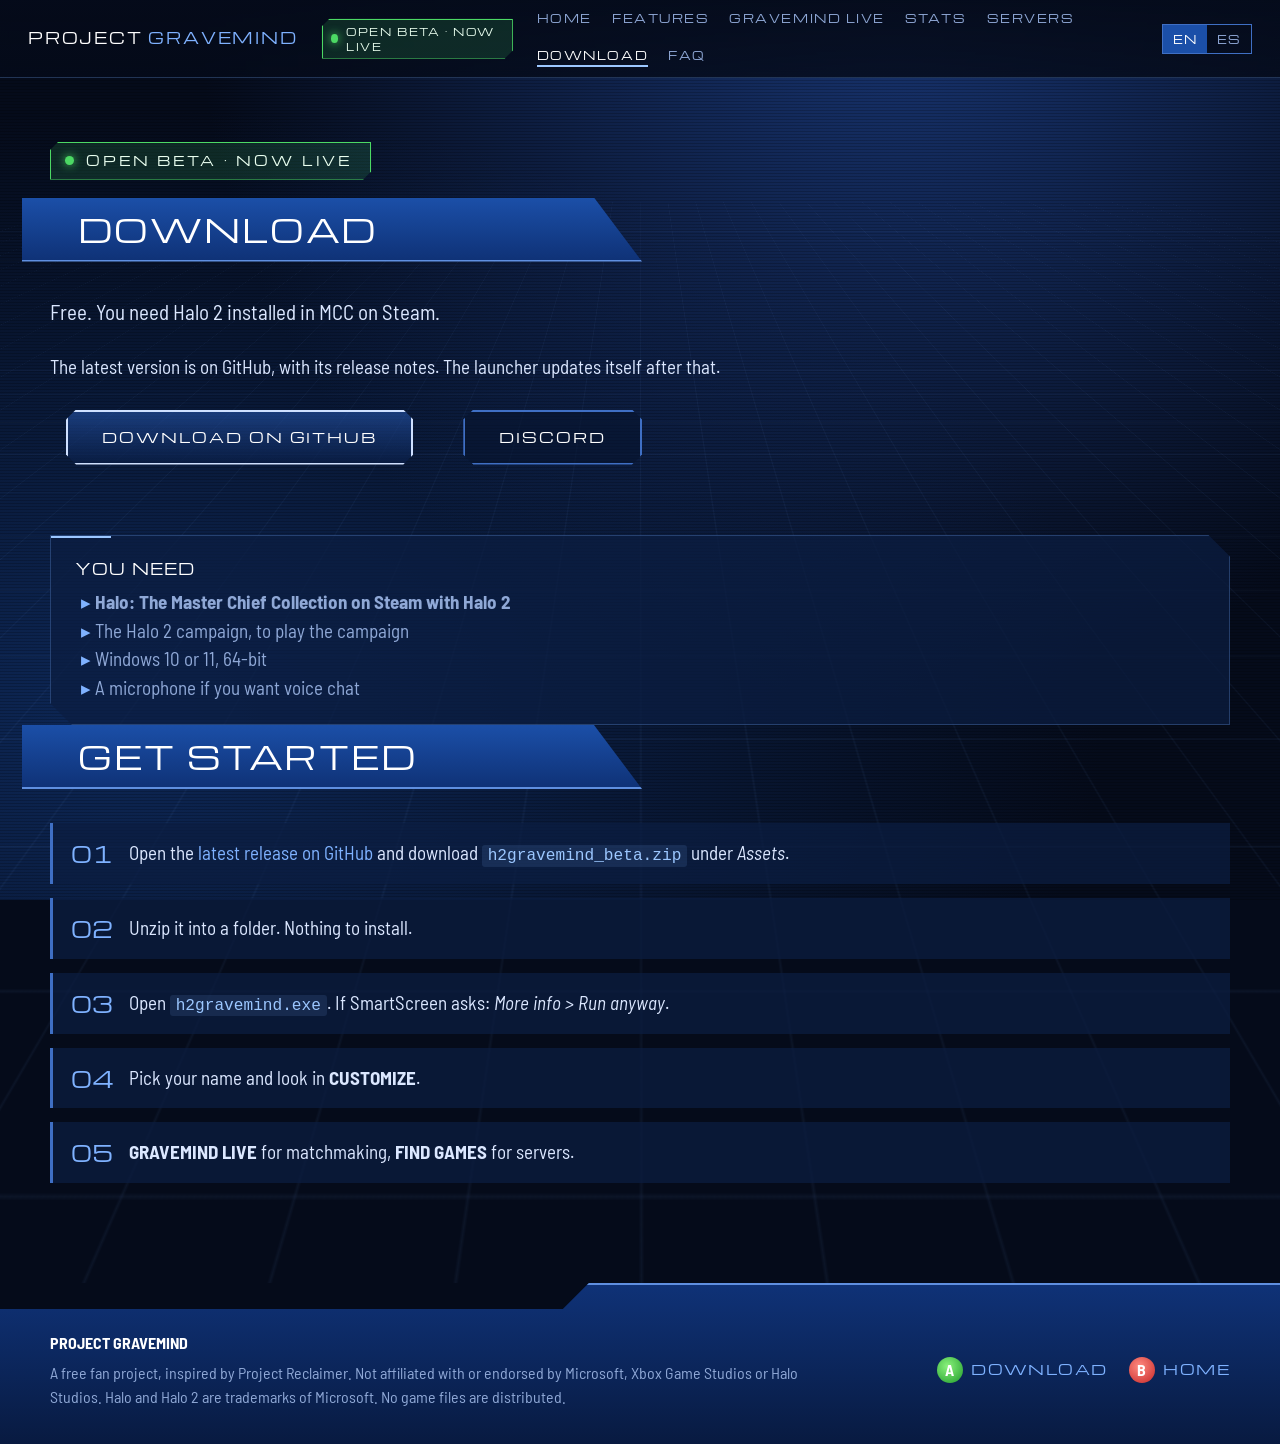
==== commit 69f8624d: "FAQ: what data it reads or sends; download opens the GitHub release page" ====
--- a/download.html
+++ b/download.html
@@ -38,8 +38,8 @@
   <div class="live-badge"><span class="dot"></span>OPEN BETA · NOW LIVE</div>
   <div class="band"><h2><span lang="en">Download</span><span lang="es">Descargar</span></h2></div>
   <p class="lead"><span lang="en">Free. You need Halo 2 installed in MCC on Steam.</span><span lang="es">Gratis. Necesitas Halo 2 instalado en MCC de Steam.</span></p>
-  <p><span lang="en">The latest version, straight from GitHub. The launcher updates itself after that.</span><span lang="es">La última versión, directamente desde GitHub. Después el lanzador se actualiza solo.</span></p>
-  <div class="cta"><span class="btn-wrap"><a class="btn" href="https://github.com/BriRoz1/h2gravemind-beta/releases/latest/download/h2gravemind_beta.zip"><span lang="en">Download (.zip)</span><span lang="es">Descargar (.zip)</span></a></span><span class="btn-wrap"><a class="btn ghost" href="https://github.com/BriRoz1/h2gravemind-beta/releases/latest" target="_blank" rel="noopener"><span lang="en">Release notes</span><span lang="es">Notas de la versión</span></a></span><span class="btn-wrap"><a class="btn ghost" href="https://discord.gg/7nAmnwnQqb" target="_blank" rel="noopener"><span lang="en">Discord</span><span lang="es">Discord</span></a></span></div>
+  <p><span lang="en">The latest version is on GitHub, with its release notes. The launcher updates itself after that.</span><span lang="es">La última versión está en GitHub, con sus notas. Después el lanzador se actualiza solo.</span></p>
+  <div class="cta"><span class="btn-wrap"><a class="btn" href="https://github.com/BriRoz1/h2gravemind-beta/releases/latest" target="_blank" rel="noopener"><span lang="en">Download on GitHub</span><span lang="es">Descargar en GitHub</span></a></span><span class="btn-wrap"><a class="btn ghost" href="https://discord.gg/7nAmnwnQqb" target="_blank" rel="noopener"><span lang="en">Discord</span><span lang="es">Discord</span></a></span></div>
 </div></section>
 <section class="reveal"><div class="wrap">
   <div class="panel"><h3><span lang="en">You need</span><span lang="es">Necesitas</span></h3><ul class="check">
@@ -49,7 +49,7 @@
     <li><span lang="en">A microphone if you want voice chat</span><span lang="es">Micrófono si quieres chat de voz</span></li></ul></div>
   <div class="band"><h2><span lang="en">Get started</span><span lang="es">Cómo empezar</span></h2></div>
   <ol class="steps">
-    <li><span lang="en">Download <a href="https://github.com/BriRoz1/h2gravemind-beta/releases/latest/download/h2gravemind_beta.zip">h2gravemind_beta.zip</a> from GitHub.</span><span lang="es">Descarga <a href="https://github.com/BriRoz1/h2gravemind-beta/releases/latest/download/h2gravemind_beta.zip">h2gravemind_beta.zip</a> desde GitHub.</span></li>
+    <li><span lang="en">Open the <a href="https://github.com/BriRoz1/h2gravemind-beta/releases/latest" target="_blank" rel="noopener">latest release on GitHub</a> and download <code>h2gravemind_beta.zip</code> under <i>Assets</i>.</span><span lang="es">Abre la <a href="https://github.com/BriRoz1/h2gravemind-beta/releases/latest" target="_blank" rel="noopener">última versión en GitHub</a> y descarga <code>h2gravemind_beta.zip</code> en <i>Assets</i>.</span></li>
     <li><span lang="en">Unzip it into a folder. Nothing to install.</span><span lang="es">Descomprímelo en una carpeta. No se instala.</span></li>
     <li><span lang="en">Open <code>h2gravemind.exe</code>. If SmartScreen asks: <i>More info &gt; Run anyway</i>.</span><span lang="es">Abre <code>h2gravemind.exe</code>. Si SmartScreen pregunta: <i>Más información &gt; Ejecutar de todas formas</i>.</span></li>
     <li><span lang="en">Pick your name and look in <b>CUSTOMIZE</b>.</span><span lang="es">Elige tu nombre y aspecto en <b>PERSONALIZAR</b>.</span></li>
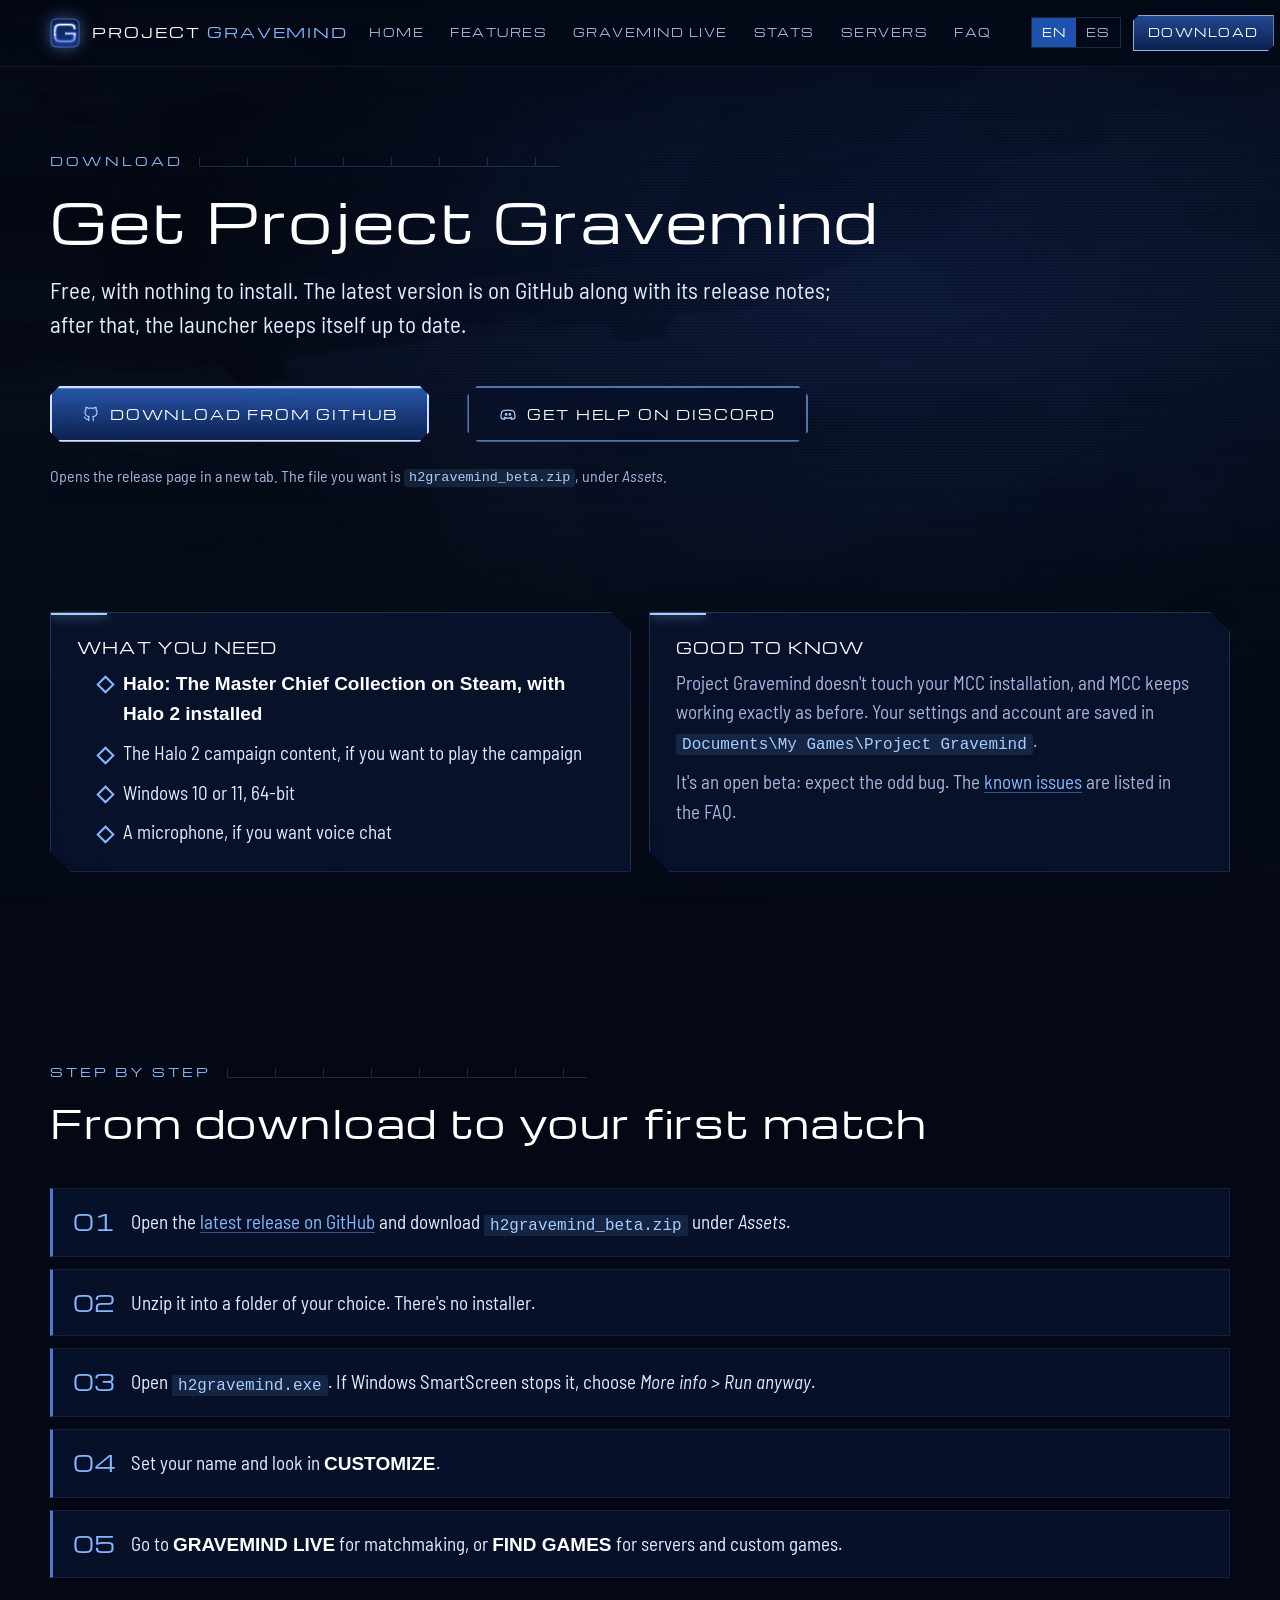
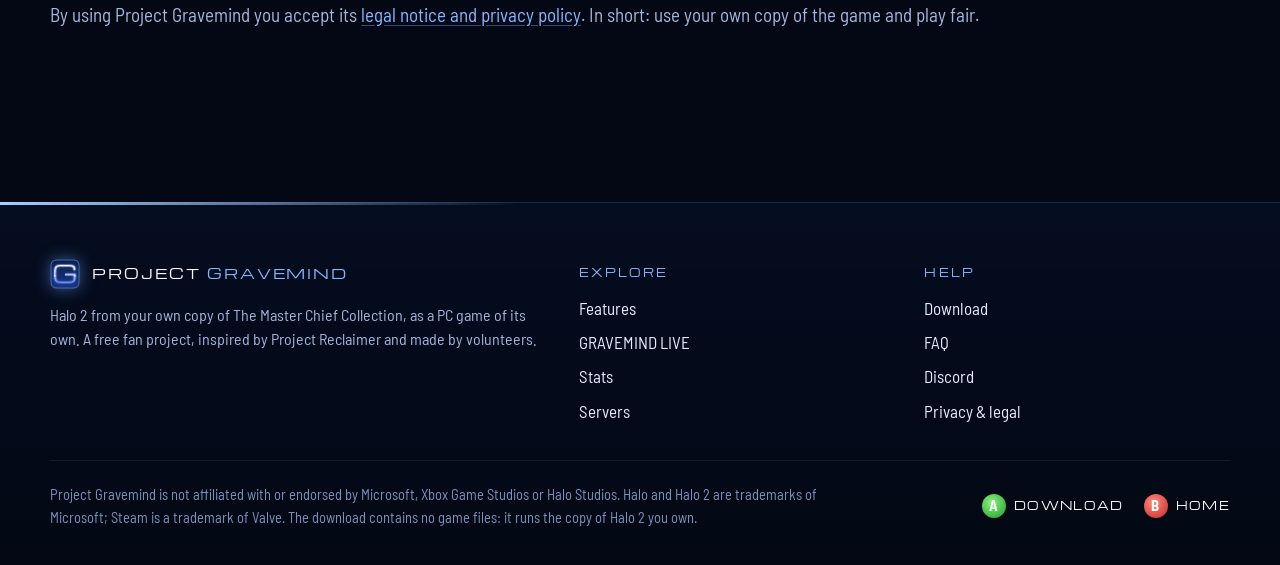
==== commit f7f6d5c8: "New design, moving background, rewritten texts, privacy page" ====
--- a/download.html
+++ b/download.html
@@ -4,73 +4,113 @@
 <meta charset="utf-8">
 <meta name="viewport" content="width=device-width, initial-scale=1">
 <title>Download · Project Gravemind</title>
-<meta name="description" content="Halo 2 from The Master Chief Collection as a standalone PC game: GRAVEMIND LIVE matchmaking with Halo 2's ranks, dedicated servers, 24 players, online co-op, voice chat and mods. Open beta, free.">
-<meta property="og:title" content="Project Gravemind · Open beta">
-<meta property="og:description" content="Halo 2 from MCC as a standalone PC game: matchmaking with Halo 2's ranks, dedicated servers, 24 players, online co-op.">
-<meta property="og:image" content="img/ingame.jpg">
+<meta name="description" content="Download Project Gravemind for free. You need Halo: The Master Chief Collection on Steam with Halo 2 installed.">
+<meta name="theme-color" content="#030814">
+<meta property="og:type" content="website">
+<meta property="og:site_name" content="Project Gravemind">
+<meta property="og:title" content="Download · Project Gravemind">
+<meta property="og:description" content="Download Project Gravemind for free. You need Halo: The Master Chief Collection on Steam with Halo 2 installed.">
+<meta property="og:image" content="https://projectgravemind.com/img/ingame.jpg">
+<meta property="og:url" content="https://projectgravemind.com/download.html">
+<meta name="twitter:card" content="summary_large_image">
+<link rel="canonical" href="https://projectgravemind.com/download.html">
+<link rel="icon" href="img/logo.png" type="image/png">
 <link rel="preconnect" href="https://fonts.googleapis.com">
 <link rel="preconnect" href="https://fonts.gstatic.com" crossorigin>
 <link href="https://fonts.googleapis.com/css2?family=Barlow+Semi+Condensed:wght@400;500;600&family=Michroma&display=swap" rel="stylesheet">
 <link rel="stylesheet" href="style.css">
 </head>
-<body>
-<div class="backdrop" aria-hidden="true"></div>
+<body class="download">
+<a class="skip" href="#main"><span lang="en">Skip to content</span><span lang="es">Saltar al contenido</span></a>
+<div class="bg" aria-hidden="true"><video muted loop playsinline autoplay preload="none" poster="media/hero-poster.jpg" tabindex="-1"></video></div>
+<div class="bg-lines" aria-hidden="true"></div>
 <header class="topbar">
-  <a class="brand" href="index.html">PROJECT <b>GRAVEMIND</b></a>
-  <div class="live-badge"><span class="dot"></span>OPEN BETA · NOW LIVE</div>
-  <nav class="nav">
-    <a href="index.html"><span lang="en">Home</span><span lang="es">Inicio</span></a>
-    <a href="features.html"><span lang="en">Features</span><span lang="es">Funciones</span></a>
-    <a href="live.html">GRAVEMIND LIVE</a>
-    <a href="stats.html"><span lang="en">Stats</span><span lang="es">Estadísticas</span></a>
-    <a href="servers.html"><span lang="en">Servers</span><span lang="es">Servidores</span></a>
-    <a href="download.html" class="on"><span lang="en">Download</span><span lang="es">Descargar</span></a>
-    <a href="faq.html">FAQ</a>
-  </nav>
-  <div class="lang" role="group" aria-label="Language">
-    <button type="button" data-set-lang="en">EN</button>
-    <button type="button" data-set-lang="es">ES</button>
+  <div class="topbar-in">
+    <a class="brand" href="index.html"><img src="img/logo.png" alt="" width="30" height="30"><span><span class="long">PROJECT </span><b>GRAVEMIND</b></span></a>
+    <nav class="nav" aria-label="Main">
+      <a href="index.html"><span lang="en">Home</span><span lang="es">Inicio</span></a>
+      <a href="features.html"><span lang="en">Features</span><span lang="es">Funciones</span></a>
+      <a href="live.html">GRAVEMIND LIVE</a>
+      <a href="stats.html"><span lang="en">Stats</span><span lang="es">Estadísticas</span></a>
+      <a href="servers.html"><span lang="en">Servers</span><span lang="es">Servidores</span></a>
+      <a href="faq.html">FAQ</a>
+    </nav>
+    <div class="top-actions">
+      <div class="lang" role="group" aria-label="Language / Idioma">
+        <button type="button" data-set-lang="en" aria-label="English">EN</button>
+        <button type="button" data-set-lang="es" aria-label="Español">ES</button>
+      </div>
+      <a class="btn-sm" href="download.html" aria-current="page"><span lang="en">Download</span><span lang="es">Descargar</span></a>
+    </div>
   </div>
 </header>
-<main>
+<main id="main">
 
 <section class="page-hero"><div class="wrap">
-  <div class="live-badge"><span class="dot"></span>OPEN BETA · NOW LIVE</div>
-  <div class="band"><h2><span lang="en">Download</span><span lang="es">Descargar</span></h2></div>
-  <p class="lead"><span lang="en">Free. You need Halo 2 installed in MCC on Steam.</span><span lang="es">Gratis. Necesitas Halo 2 instalado en MCC de Steam.</span></p>
-  <p><span lang="en">The latest version is on GitHub, with its release notes. The launcher updates itself after that.</span><span lang="es">La última versión está en GitHub, con sus notas. Después el lanzador se actualiza solo.</span></p>
-  <div class="cta"><span class="btn-wrap"><a class="btn" href="https://github.com/BriRoz1/h2gravemind-beta/releases/latest" target="_blank" rel="noopener"><span lang="en">Download on GitHub</span><span lang="es">Descargar en GitHub</span></a></span><span class="btn-wrap"><a class="btn ghost" href="https://discord.gg/7nAmnwnQqb" target="_blank" rel="noopener"><span lang="en">Discord</span><span lang="es">Discord</span></a></span></div>
+  <div class="section-head"><p class="eyebrow"><span lang="en">Download</span><span lang="es">Descarga</span></p><h1 class="h"><span lang="en">Get Project Gravemind</span><span lang="es">Consigue Project Gravemind</span></h1><p class="lead"><span lang="en">Free, with nothing to install. The latest version is on GitHub along with its release notes; after that, the launcher keeps itself up to date.</span><span lang="es">Gratis y sin instalación. La última versión está en GitHub junto con sus notas; a partir de ahí, el lanzador se mantiene al día solo.</span></p></div>
+  <div class="actions"><span class="btn-wrap"><a class="btn" href="https://github.com/BriRoz1/h2gravemind-beta/releases/latest" target="_blank" rel="noopener"><svg class="ico" viewBox="0 0 24 24" fill="none" stroke="currentColor" stroke-width="1.6" stroke-linecap="round" stroke-linejoin="round"><path d="M9 19c-4.3 1.4-4.3-2.5-6-3m12 5v-3.5c0-1 .1-1.4-.5-2 2.8-.3 5.5-1.4 5.5-6a4.6 4.6 0 0 0-1.3-3.2 4.2 4.2 0 0 0-.1-3.2s-1.1-.3-3.5 1.3a12.3 12.3 0 0 0-6.2 0C6.5 2.8 5.4 3.1 5.4 3.1a4.2 4.2 0 0 0-.1 3.2A4.6 4.6 0 0 0 4 9.5c0 4.6 2.7 5.7 5.5 6-.6.6-.6 1.2-.5 2V21"/></svg><span lang="en">Download from GitHub</span><span lang="es">Descargar desde GitHub</span></a></span><span class="btn-wrap"><a class="btn ghost" href="https://discord.gg/7nAmnwnQqb" target="_blank" rel="noopener"><svg class="ico" viewBox="0 0 24 24" fill="none" stroke="currentColor" stroke-width="1.6" stroke-linecap="round" stroke-linejoin="round"><path d="M8 7c-2 .4-3.3 1-4 1.6-1 2.6-1.6 5.6-1.2 8.6 1.4 1 2.8 1.6 4.2 2l1-1.7M16 7c2 .4 3.3 1 4 1.6 1 2.6 1.6 5.6 1.2 8.6-1.4 1-2.8 1.6-4.2 2l-1-1.7M7 16.5c3.2 1.4 6.8 1.4 10 0M8 7.5c2.6-.8 5.4-.8 8 0"/><circle cx="9.5" cy="12.5" r="1.1"/><circle cx="14.5" cy="12.5" r="1.1"/></svg><span lang="en">Get help on Discord</span><span lang="es">Ayuda en Discord</span></a></span></div>
+  <p class="hero-note"><span lang="en">Opens the release page in a new tab. The file you want is <code>h2gravemind_beta.zip</code>, under <i>Assets</i>.</span><span lang="es">Abre la página de la versión en una pestaña nueva. El archivo que buscas es <code>h2gravemind_beta.zip</code>, en <i>Assets</i>.</span></p>
 </div></section>
+
+<section class="reveal"><div class="wrap grid two">
+  <div class="panel">
+    <h3><span lang="en">What you need</span><span lang="es">Qué necesitas</span></h3>
+    <ul lang="en" class="ticks"><li><b>Halo: The Master Chief Collection on Steam, with Halo 2 installed</b></li><li>The Halo 2 campaign content, if you want to play the campaign</li><li>Windows 10 or 11, 64-bit</li><li>A microphone, if you want voice chat</li></ul><ul lang="es" class="ticks"><li><b>Halo: The Master Chief Collection en Steam, con Halo 2 instalado</b></li><li>El contenido de la campaña de Halo 2, si quieres jugar la campaña</li><li>Windows 10 u 11 de 64 bits</li><li>Un micrófono, si quieres chat de voz</li></ul>
+  </div>
+  <div class="panel">
+    <h3><span lang="en">Good to know</span><span lang="es">Conviene saber</span></h3>
+    <p><span lang="en">Project Gravemind doesn't touch your MCC installation, and MCC keeps working exactly as before. Your settings and account are saved in <code>Documents\My Games\Project Gravemind</code>.</span><span lang="es">Project Gravemind no toca tu instalación de MCC, y MCC sigue funcionando exactamente igual. Tus ajustes y tu cuenta se guardan en <code>Documentos\My Games\Project Gravemind</code>.</span></p>
+    <p><span lang="en">It's an open beta: expect the odd bug. The <a href="faq.html#known-issues">known issues</a> are listed in the FAQ.</span><span lang="es">Es una beta abierta: puede haber algún fallo. Los <a href="faq.html#known-issues">problemas conocidos</a> están en las preguntas frecuentes.</span></p>
+  </div>
+</div></section>
+
 <section class="reveal"><div class="wrap">
-  <div class="panel"><h3><span lang="en">You need</span><span lang="es">Necesitas</span></h3><ul class="check">
-    <li><b><span lang="en">Halo: The Master Chief Collection on Steam with Halo 2</span><span lang="es">Halo: The Master Chief Collection en Steam con Halo 2</span></b></li>
-    <li><span lang="en">The Halo 2 campaign, to play the campaign</span><span lang="es">La campaña de Halo 2, para jugar la campaña</span></li>
-    <li><span lang="en">Windows 10 or 11, 64-bit</span><span lang="es">Windows 10 u 11 de 64 bits</span></li>
-    <li><span lang="en">A microphone if you want voice chat</span><span lang="es">Micrófono si quieres chat de voz</span></li></ul></div>
-  <div class="band"><h2><span lang="en">Get started</span><span lang="es">Cómo empezar</span></h2></div>
+  <div class="section-head"><p class="eyebrow"><span lang="en">Step by step</span><span lang="es">Paso a paso</span></p><h2 class="h"><span lang="en">From download to your first match</span><span lang="es">De la descarga a tu primera partida</span></h2></div>
   <ol class="steps">
     <li><span lang="en">Open the <a href="https://github.com/BriRoz1/h2gravemind-beta/releases/latest" target="_blank" rel="noopener">latest release on GitHub</a> and download <code>h2gravemind_beta.zip</code> under <i>Assets</i>.</span><span lang="es">Abre la <a href="https://github.com/BriRoz1/h2gravemind-beta/releases/latest" target="_blank" rel="noopener">última versión en GitHub</a> y descarga <code>h2gravemind_beta.zip</code> en <i>Assets</i>.</span></li>
-    <li><span lang="en">Unzip it into a folder. Nothing to install.</span><span lang="es">Descomprímelo en una carpeta. No se instala.</span></li>
-    <li><span lang="en">Open <code>h2gravemind.exe</code>. If SmartScreen asks: <i>More info &gt; Run anyway</i>.</span><span lang="es">Abre <code>h2gravemind.exe</code>. Si SmartScreen pregunta: <i>Más información &gt; Ejecutar de todas formas</i>.</span></li>
-    <li><span lang="en">Pick your name and look in <b>CUSTOMIZE</b>.</span><span lang="es">Elige tu nombre y aspecto en <b>PERSONALIZAR</b>.</span></li>
-    <li><span lang="en"><b>GRAVEMIND LIVE</b> for matchmaking, <b>FIND GAMES</b> for servers.</span><span lang="es"><b>GRAVEMIND LIVE</b> para matchmaking, <b>BUSCAR PARTIDAS</b> para servidores.</span></li>
+    <li><span lang="en">Unzip it into a folder of your choice. There's no installer.</span><span lang="es">Descomprímelo en la carpeta que quieras. No hay instalador.</span></li>
+    <li><span lang="en">Open <code>h2gravemind.exe</code>. If Windows SmartScreen stops it, choose <i>More info &gt; Run anyway</i>.</span><span lang="es">Abre <code>h2gravemind.exe</code>. Si Windows SmartScreen lo detiene, elige <i>Más información &gt; Ejecutar de todas formas</i>.</span></li>
+    <li><span lang="en">Set your name and look in <b>CUSTOMIZE</b>.</span><span lang="es">Elige tu nombre y tu aspecto en <b>PERSONALIZAR</b>.</span></li>
+    <li><span lang="en">Go to <b>GRAVEMIND LIVE</b> for matchmaking, or <b>FIND GAMES</b> for servers and custom games.</span><span lang="es">Entra en <b>GRAVEMIND LIVE</b> para el matchmaking, o en <b>BUSCAR PARTIDAS</b> para servidores y partidas personalizadas.</span></li>
   </ol>
+  <p class="muted" style="margin-top:22px"><span lang="en">By using Project Gravemind you accept its <a href="privacy.html">legal notice and privacy policy</a>. In short: use your own copy of the game and play fair.</span><span lang="es">Al usar Project Gravemind aceptas su <a href="privacy.html">aviso legal y política de privacidad</a>. En resumen: usa tu propia copia del juego y juega limpio.</span></p>
 </div></section>
 
 </main>
 <footer>
-  <div class="wrap">
+  <div class="foot">
     <div>
-      <p><b style="color:#fff">PROJECT GRAVEMIND</b></p>
-      <p><span lang="en">A free fan project, inspired by Project Reclaimer. Not affiliated with or endorsed by Microsoft, Xbox Game Studios or Halo Studios. Halo and Halo 2 are trademarks of Microsoft. No game files are distributed.</span><span lang="es">Un proyecto gratuito de fans, inspirado en Project Reclaimer. Sin relación ni respaldo de Microsoft, Xbox Game Studios ni Halo Studios. Halo y Halo 2 son marcas de Microsoft. No se distribuyen archivos del juego.</span></p>
+      <a class="brand" href="index.html"><img src="img/logo.png" alt="" width="30" height="30"><span>PROJECT <b>GRAVEMIND</b></span></a>
+      <p><span lang="en">Halo 2 from your own copy of The Master Chief Collection, as a PC game of its own. A free fan project, inspired by Project Reclaimer and made by volunteers.</span><span lang="es">Halo 2 desde tu propia copia de The Master Chief Collection, como un juego de PC independiente. Un proyecto de fans gratuito, inspirado en Project Reclaimer y hecho por voluntarios.</span></p>
     </div>
-    <div class="legend">
-      <span><i class="a">A</i><a href="download.html"><span lang="en">DOWNLOAD</span><span lang="es">DESCARGAR</span></a></span>
-      <span><i class="b">B</i><a href="index.html"><span lang="en">HOME</span><span lang="es">INICIO</span></a></span>
+    <div>
+      <h4><span lang="en">Explore</span><span lang="es">Explora</span></h4>
+      <ul>
+        <li><a href="features.html"><span lang="en">Features</span><span lang="es">Funciones</span></a></li>
+        <li><a href="live.html">GRAVEMIND LIVE</a></li>
+        <li><a href="stats.html"><span lang="en">Stats</span><span lang="es">Estadísticas</span></a></li>
+        <li><a href="servers.html"><span lang="en">Servers</span><span lang="es">Servidores</span></a></li>
+      </ul>
+    </div>
+    <div>
+      <h4><span lang="en">Help</span><span lang="es">Ayuda</span></h4>
+      <ul>
+        <li><a href="download.html"><span lang="en">Download</span><span lang="es">Descargar</span></a></li>
+        <li><a href="faq.html"><span lang="en">FAQ</span><span lang="es">Preguntas frecuentes</span></a></li>
+        <li><a href="https://discord.gg/7nAmnwnQqb" target="_blank" rel="noopener">Discord</a></li>
+        <li><a href="privacy.html"><span lang="en">Privacy &amp; legal</span><span lang="es">Privacidad y aviso legal</span></a></li>
+      </ul>
+    </div>
+  </div>
+  <div class="legal-line">
+    <p><span lang="en">Project Gravemind is not affiliated with or endorsed by Microsoft, Xbox Game Studios or Halo Studios. Halo and Halo 2 are trademarks of Microsoft; Steam is a trademark of Valve. The download contains no game files: it runs the copy of Halo 2 you own.</span><span lang="es">Project Gravemind no tiene relación con Microsoft, Xbox Game Studios ni Halo Studios, ni cuenta con su respaldo. Halo y Halo 2 son marcas de Microsoft; Steam es una marca de Valve. La descarga no contiene archivos del juego: ejecuta la copia de Halo 2 que tienes.</span></p>
+    <div class="legend" aria-hidden="true">
+      <span><i class="a">A</i><a href="download.html" tabindex="-1"><span lang="en">DOWNLOAD</span><span lang="es">DESCARGAR</span></a></span>
+      <span><i class="b">B</i><a href="index.html" tabindex="-1"><span lang="en">HOME</span><span lang="es">INICIO</span></a></span>
     </div>
   </div>
 </footer>
-<div class="viewer" id="viewer"><img alt=""></div>
+<div class="viewer" id="viewer" tabindex="-1" role="dialog" aria-modal="true" aria-label="Screenshot"><img alt=""></div>
 <script src="main.js"></script>
 </body>
 </html>
--- a/style.css
+++ b/style.css
@@ -1,236 +1,426 @@
-/* Halo 2 Project Gravemind - site styles (Halo 2 console menu look: blue bands, chamfered panels, tick rules). */
+/* Project Gravemind - site styles. Halo 2 menu language (blue bands, chamfered panels, tick rules) over the menu's
+   own flyover video. Pages are written by tools/web_pages.py; the stats page's rules are at the end. */
 :root {
-  --bg: #050b1a;
-  --bg2: #0a1630;
-  --panel: rgba(12, 30, 66, 0.72);
-  --panel-solid: #0c1e42;
-  --line: #3f6fc4;
-  --line-soft: rgba(110, 160, 240, 0.28);
-  --band: #1b4fa8;
-  --band2: #0f3277;
-  --text: #dbe7ff;
-  --muted: #8fa8d6;
-  --accent: #7fb2ff;
-  --glow: #9cc7ff;
+  --bg: #030814;
+  --bg2: #071226;
+  --surface: rgba(9, 22, 50, 0.66);
+  --surface-2: rgba(14, 32, 70, 0.78);
+  --panel: rgba(9, 22, 50, 0.72);
+  --panel-solid: #0b1b3c;
+  --line: #4a7bd0;
+  --line-soft: rgba(120, 170, 255, 0.2);
+  --line-faint: rgba(120, 170, 255, 0.1);
+  --band: #1d52ad;
+  --band2: #0e2f70;
+  --text: #e4ecff;
+  --muted: #a3b6dc;
+  --dim: #7d92bd;
+  --accent: #86b8ff;
+  --glow: #a8ceff;
   --white: #ffffff;
-  --warn: #ffb347;
+  --warn: #ffbf5e;
   --green: #4cd964;
   --red: #ff5a52;
   --head: "Michroma", "Segoe UI", sans-serif;
   --body: "Barlow Semi Condensed", "Segoe UI", sans-serif;
+  --wrap: 1180px;
+  --gutter: 28px;
+  --ease: cubic-bezier(0.2, 0.7, 0.2, 1);
 }
 * { box-sizing: border-box; }
-html { scroll-behavior: smooth; }
-body {
-  margin: 0;
-  background: var(--bg);
-  color: var(--text);
-  font-family: var(--body);
-  font-size: 19px;
-  line-height: 1.5;
-  overflow-x: hidden;
-}
+html { scroll-behavior: smooth; background: var(--bg); }
+body { margin: 0; background: transparent; color: var(--text); font-family: var(--body); font-size: 19px; line-height: 1.55;
+  overflow-x: hidden; -webkit-font-smoothing: antialiased; text-rendering: optimizeLegibility; }
 /* language switch: only the chosen language shows */
 html[data-lang="en"] body [lang="es"], html[data-lang="es"] body [lang="en"] { display: none !important; }
 
-a { color: var(--accent); text-decoration: none; }
+a { color: var(--accent); text-decoration: none; transition: color 0.15s; }
 a:hover { color: var(--white); }
+p a, li a, td a { text-decoration: underline; text-decoration-color: rgba(134, 184, 255, 0.4); text-underline-offset: 3px; }
+p a:hover, li a:hover, td a:hover { text-decoration-color: var(--white); }
 img { max-width: 100%; display: block; }
-code { font-family: Consolas, "Cascadia Mono", monospace; font-size: 0.85em; background: rgba(127, 178, 255, 0.12);
-  padding: 0.1em 0.35em; border-radius: 3px; color: var(--glow); }
-pre { background: rgba(0, 0, 0, 0.45); border: 1px solid var(--line-soft); padding: 14px 16px; overflow-x: auto; margin: 12px 0; }
-pre code { background: none; padding: 0; color: var(--text); }
-
-/* animated backdrop: deep blue, slow drifting grid, scanlines */
-.backdrop { position: fixed; inset: 0; z-index: -2;
-  background: radial-gradient(ellipse at 70% 0%, #17336e 0%, transparent 55%),
-              radial-gradient(ellipse at 10% 80%, #0d2756 0%, transparent 60%), var(--bg); }
-.backdrop::before { content: ""; position: absolute; inset: -50%;
-  background-image: linear-gradient(rgba(110, 160, 240, 0.06) 1px, transparent 1px),
-                    linear-gradient(90deg, rgba(110, 160, 240, 0.06) 1px, transparent 1px);
-  background-size: 64px 64px; transform: perspective(700px) rotateX(58deg) translateY(-10%);
-  animation: drift 40s linear infinite; }
-.backdrop::after { content: ""; position: absolute; inset: 0;
-  background: repeating-linear-gradient(0deg, rgba(0, 0, 0, 0.18) 0 1px, transparent 1px 3px); pointer-events: none; }
-@keyframes drift { to { background-position: 0 640px, 640px 0; } }
-@media (prefers-reduced-motion: reduce) { .backdrop::before { animation: none; } }
-
-/* top bar */
-.topbar { position: sticky; top: 0; z-index: 10; display: flex; align-items: center; gap: 24px;
-  padding: 10px 28px; background: linear-gradient(180deg, rgba(5, 11, 26, 0.96), rgba(5, 11, 26, 0.82));
-  border-bottom: 1px solid var(--line-soft); backdrop-filter: blur(6px); }
-.brand { font-family: var(--head); font-size: 15px; letter-spacing: 0.12em; color: var(--white); white-space: nowrap; }
+b, strong { color: var(--white); font-weight: 600; }
+:focus-visible { outline: 2px solid var(--glow); outline-offset: 3px; }
+::selection { background: rgba(77, 141, 255, 0.45); color: #fff; }
+code { font-family: Consolas, "Cascadia Mono", monospace; font-size: 0.84em; background: rgba(127, 178, 255, 0.12);
+  padding: 0.1em 0.38em; border-radius: 3px; color: var(--glow); overflow-wrap: anywhere; }
+pre { background: rgba(0, 4, 14, 0.7); border: 1px solid var(--line-soft); padding: 14px 16px; overflow-x: auto; margin: 12px 0; }
+pre code { background: none; padding: 0; color: var(--text); overflow-wrap: normal; }
+.skip { position: absolute; left: -9999px; top: 8px; z-index: 100; padding: 10px 16px; background: var(--band); color: #fff; }
+.skip:focus { left: 8px; }
+.sr { position: absolute; width: 1px; height: 1px; overflow: hidden; clip: rect(0 0 0 0); white-space: nowrap; }
+
+/* ---- the moving background: the launcher's menu flyover, behind every page ---------------------------------- */
+.bg { position: fixed; inset: 0; z-index: -2; overflow: hidden; background: #050d22 url("media/hero-poster.jpg") center / cover no-repeat; }
+.bg video { position: absolute; inset: 0; width: 100%; height: 100%; object-fit: cover; opacity: 0; transition: opacity 1.2s ease; }
+.bg video.ready { opacity: 1; }
+.bg::after { content: ""; position: absolute; inset: 0;
+  background:
+    radial-gradient(ellipse 80% 60% at 70% 30%, rgba(40, 90, 200, 0.18), transparent 70%),
+    linear-gradient(180deg, rgba(3, 8, 20, 0.88) 0%, rgba(3, 8, 20, 0.84) 40%, rgba(3, 8, 20, 0.94) 100%); }
+body.home .bg::after {
+  background:
+    linear-gradient(90deg, rgba(3, 8, 20, 0.88) 0%, rgba(3, 8, 20, 0.5) 45%, rgba(3, 8, 20, 0) 100%),
+    linear-gradient(180deg, rgba(3, 8, 20, 0.35) 0%, rgba(3, 8, 20, 0.05) 30%, rgba(3, 8, 20, 0.55) 75%, rgba(3, 8, 20, 0.96) 100%); }
+/* once the hero is scrolled past, the home page's video dims like the other pages */
+body.home.scrolled .bg::after { background: linear-gradient(180deg, rgba(3, 8, 20, 0.86), rgba(3, 8, 20, 0.94)); }
+.bg-lines { position: fixed; inset: 0; z-index: -1; pointer-events: none;
+  background: repeating-linear-gradient(0deg, rgba(0, 0, 0, 0.16) 0 1px, transparent 1px 3px); }
+
+/* ---- top bar ------------------------------------------------------------------------------------------------ */
+.topbar { position: sticky; top: 0; z-index: 20; border-bottom: 1px solid var(--line-faint);
+  background: linear-gradient(180deg, rgba(3, 8, 20, 0.9), rgba(3, 8, 20, 0.72)); backdrop-filter: blur(12px) saturate(1.2);
+  -webkit-backdrop-filter: blur(12px) saturate(1.2); }
+.topbar-in { max-width: calc(var(--wrap) + 2 * var(--gutter)); margin: 0 auto; padding: 0 var(--gutter); height: 66px;
+  display: flex; align-items: center; gap: 28px; }
+.brand { display: inline-flex; align-items: center; gap: 12px; font-family: var(--head); font-size: 14px; letter-spacing: 0.14em;
+  color: var(--white); white-space: nowrap; }
+.brand img { width: 30px; height: 30px; filter: drop-shadow(0 0 8px rgba(120, 170, 255, 0.5)); }
 .brand b { color: var(--accent); font-weight: 400; }
-.nav { display: flex; gap: 20px; flex-wrap: wrap; margin-left: auto; }
-.nav a { font-family: var(--head); font-size: 11px; letter-spacing: 0.14em; color: var(--muted); text-transform: uppercase; }
+.topbar .brand { margin-right: 12px; }
+.nav { display: flex; gap: 4px; margin-left: auto; }
+.nav a { position: relative; font-family: var(--head); font-size: 10.5px; letter-spacing: 0.14em; color: var(--muted);
+  text-transform: uppercase; padding: 10px 11px; white-space: nowrap; }
 .nav a:hover { color: var(--white); }
-.lang { display: flex; border: 1px solid var(--line); }
-.lang button { background: none; border: 0; color: var(--muted); font-family: var(--head); font-size: 11px;
-  padding: 6px 10px; cursor: pointer; letter-spacing: 0.1em; }
+.nav a.on { color: var(--white); }
+.nav a.on::after { content: ""; position: absolute; left: 11px; right: 11px; bottom: 2px; height: 2px; background: var(--glow);
+  box-shadow: 0 0 10px var(--glow); }
+.top-actions { display: flex; align-items: center; gap: 12px; }
+.lang { display: flex; border: 1px solid var(--line-soft); }
+.lang button { background: none; border: 0; color: var(--muted); font-family: var(--head); font-size: 10.5px; padding: 7px 10px;
+  cursor: pointer; letter-spacing: 0.1em; }
+.lang button:hover { color: var(--white); }
 .lang button.on { background: var(--band); color: var(--white); }
-
-/* hero */
-.hero { position: relative; min-height: min(88vh, 860px); display: flex; align-items: center; padding: 60px 28px 80px; overflow: hidden; }
-.hero-bg { position: absolute; inset: 0; z-index: -1; opacity: 0.85;
-  background: linear-gradient(90deg, rgba(5, 11, 26, 0.97) 0%, rgba(5, 11, 26, 0.82) 38%, rgba(5, 11, 26, 0.25) 75%, rgba(5, 11, 26, 0.45) 100%),
-              url("img/ingame.jpg") 70% center / cover no-repeat;
-  mask-image: linear-gradient(180deg, #000 70%, transparent); -webkit-mask-image: linear-gradient(180deg, #000 70%, transparent); }
-.hero-inner { max-width: 1180px; margin: 0 auto; width: 100%; }
-.kicker { font-family: var(--head); font-size: 13px; letter-spacing: 0.32em; color: var(--accent); text-transform: uppercase; }
-.title { font-family: var(--head); font-size: clamp(38px, 7vw, 92px); line-height: 1.02; margin: 14px 0 10px; color: var(--white);
-  letter-spacing: 0.04em; text-shadow: 0 0 28px rgba(110, 160, 255, 0.55);
-  background: linear-gradient(180deg, #ffffff 0%, #d6e4ff 45%, #7d9fe0 52%, #e9f1ff 100%);
-  -webkit-background-clip: text; background-clip: text; color: transparent; }
-.subtitle { font-size: clamp(19px, 2.2vw, 25px); max-width: 760px; color: var(--text); margin: 0 0 30px; }
-.hero-actions { display: flex; flex-wrap: wrap; gap: 18px; align-items: center; }
-.status { margin-top: 26px; display: inline-flex; align-items: center; gap: 10px; font-family: var(--head); font-size: 12px;
-  letter-spacing: 0.14em; color: var(--muted); text-transform: uppercase; }
-.dot { width: 9px; height: 9px; border-radius: 50%; background: var(--green); box-shadow: 0 0 10px var(--green); animation: pulse 2s infinite; }
-@keyframes pulse { 50% { opacity: 0.35; } }
-
-/* Halo 2 style button: chamfered box with arrow brackets on focus/hover */
-.btn { position: relative; display: inline-block; font-family: var(--head); font-size: 14px; letter-spacing: 0.14em;
-  text-transform: uppercase; color: var(--white); padding: 15px 34px; border: 2px solid #cfe0ff;
-  background: linear-gradient(180deg, rgba(40, 90, 180, 0.55), rgba(10, 30, 70, 0.75));
+.btn-sm { font-family: var(--head); font-size: 10.5px; letter-spacing: 0.14em; text-transform: uppercase; color: var(--white);
+  padding: 9px 14px; border: 1px solid rgba(207, 224, 255, 0.7); background: linear-gradient(180deg, rgba(46, 100, 196, 0.7), rgba(14, 40, 96, 0.8));
+  clip-path: polygon(6px 0, 100% 0, 100% calc(100% - 6px), calc(100% - 6px) 100%, 0 100%, 0 6px); white-space: nowrap; }
+.btn-sm:hover { background: linear-gradient(180deg, rgba(76, 140, 240, 0.85), rgba(22, 56, 124, 0.9)); color: #fff; }
+
+/* ---- buttons: Halo 2's chamfered box, arrow brackets on hover / focus ------------------------------------------ */
+.btn { position: relative; display: inline-flex; align-items: center; gap: 10px; font-family: var(--head); font-size: 13px;
+  letter-spacing: 0.14em; text-transform: uppercase; color: var(--white); padding: 16px 30px; border: 2px solid #cfe0ff; cursor: pointer;
+  background: linear-gradient(180deg, rgba(48, 104, 204, 0.8), rgba(12, 36, 88, 0.88));
+  box-shadow: inset 0 1px 0 rgba(255, 255, 255, 0.2), 0 0 24px rgba(77, 141, 255, 0.25);
   clip-path: polygon(10px 0, calc(100% - 10px) 0, 100% 10px, 100% calc(100% - 10px), calc(100% - 10px) 100%, 10px 100%, 0 calc(100% - 10px), 0 10px);
-  transition: background 0.15s, box-shadow 0.15s; }
-.btn:hover { background: linear-gradient(180deg, rgba(70, 130, 230, 0.75), rgba(20, 50, 110, 0.85)); color: var(--white); }
+  transition: background 0.2s, box-shadow 0.2s; }
+.btn:hover { background: linear-gradient(180deg, rgba(84, 148, 246, 0.92), rgba(24, 60, 132, 0.95)); color: var(--white); }
+.btn svg { width: 18px; height: 18px; flex: none; }
+.btn.ghost { border-color: rgba(134, 184, 255, 0.6); background: rgba(6, 16, 40, 0.55); box-shadow: none; }
+.btn.ghost:hover { background: rgba(30, 70, 150, 0.6); }
+.btn:focus-visible { outline: none; border-color: var(--white); box-shadow: 0 0 0 3px rgba(168, 206, 255, 0.5); }
 .btn-wrap { position: relative; display: inline-block; padding: 0 16px; }
 .btn-wrap::before, .btn-wrap::after { content: ""; position: absolute; top: 50%; width: 0; height: 0; margin-top: -7px;
-  border: 7px solid transparent; opacity: 0; transition: opacity 0.15s, transform 0.15s; }
-.btn-wrap::before { left: 0; border-left-color: var(--glow); transform: translateX(-4px); }
-.btn-wrap::after { right: 0; border-right-color: var(--glow); transform: translateX(4px); }
+  border: 7px solid transparent; opacity: 0; transition: opacity 0.2s, transform 0.2s var(--ease); }
+.btn-wrap::before { left: 0; border-left-color: var(--glow); transform: translateX(-5px); }
+.btn-wrap::after { right: 0; border-right-color: var(--glow); transform: translateX(5px); }
 .btn-wrap:hover::before, .btn-wrap:hover::after, .btn-wrap:focus-within::before, .btn-wrap:focus-within::after { opacity: 1; transform: none; }
-.btn.ghost { border-color: var(--line); background: rgba(8, 20, 48, 0.6); }
-
-/* section band header, like the launcher's page title */
-section { padding: 70px 28px 20px; }
-.wrap { max-width: 1180px; margin: 0 auto; }
-.band { position: relative; height: 64px; display: flex; align-items: center; margin: 0 -28px 34px; padding: 0 140px 0 56px;
-  width: fit-content; min-width: min(620px, 100%); max-width: calc(100% + 28px);
+.actions { display: flex; flex-wrap: wrap; gap: 14px 6px; align-items: center; margin-left: -16px; }
+
+/* ---- hero (home) -------------------------------------------------------------------------------------------- */
+.hero { position: relative; min-height: min(calc(100vh - 66px), 940px); min-height: min(calc(100svh - 66px), 940px); display: flex; align-items: center;
+  padding: 72px var(--gutter) 110px; }
+.hero-in { max-width: var(--wrap); margin: 0 auto; width: 100%; }
+.pill { display: inline-flex; align-items: center; gap: 10px; padding: 7px 14px 7px 12px; font-family: var(--head); font-size: 11px;
+  letter-spacing: 0.2em; text-transform: uppercase; color: #dfffe6; border: 1px solid rgba(76, 217, 100, 0.55);
+  background: rgba(76, 217, 100, 0.1); clip-path: polygon(7px 0, 100% 0, 100% calc(100% - 7px), calc(100% - 7px) 100%, 0 100%, 0 7px); }
+.dot { width: 8px; height: 8px; border-radius: 50%; background: var(--green); box-shadow: 0 0 10px var(--green); animation: pulse 2.2s ease-in-out infinite; }
+@keyframes pulse { 50% { opacity: 0.35; box-shadow: 0 0 2px var(--green); } }
+.kicker { margin-top: 26px; font-family: var(--head); font-size: 12px; letter-spacing: 0.34em; color: var(--accent); text-transform: uppercase; }
+.title { font-family: var(--head); font-weight: 400; font-size: clamp(30px, 8.6vw, 98px); line-height: 1.02; margin: 14px 0 22px;
+  letter-spacing: 0.04em; color: var(--white);
+  background: linear-gradient(180deg, #ffffff 0%, #dbe7ff 44%, #7f9fdf 52%, #eef4ff 100%);
+  -webkit-background-clip: text; background-clip: text; -webkit-text-fill-color: transparent;
+  filter: drop-shadow(0 0 26px rgba(100, 150, 255, 0.45)); }
+.subtitle { font-size: clamp(20px, 2.2vw, 26px); line-height: 1.45; max-width: 700px; color: var(--text); margin: 0 0 34px; }
+.subtitle strong { color: var(--white); }
+.hero-note { margin: 22px 0 0; font-size: 16px; color: var(--muted); }
+.hero-note a { color: var(--glow); }
+.scroll-cue { position: absolute; left: 50%; bottom: 26px; width: 26px; height: 40px; margin-left: -13px; border: 1px solid rgba(168, 206, 255, 0.45);
+  border-radius: 14px; }
+.scroll-cue::after { content: ""; position: absolute; left: 50%; top: 8px; width: 3px; height: 8px; margin-left: -1.5px; border-radius: 2px;
+  background: var(--glow); animation: cue 2s var(--ease) infinite; }
+@keyframes cue { 0% { transform: translateY(0); opacity: 1; } 70% { transform: translateY(14px); opacity: 0; } 100% { opacity: 0; } }
+
+/* ---- sections ----------------------------------------------------------------------------------------------- */
+section { padding: 96px var(--gutter); position: relative; }
+section.tight { padding-top: 40px; }
+.wrap { max-width: var(--wrap); margin: 0 auto; }
+.narrow { max-width: 820px; }
+.page-hero { padding: 86px var(--gutter) 26px; }
+.page-hero .lead { max-width: 820px; }
+.eyebrow { display: flex; align-items: center; gap: 16px; font-family: var(--head); font-size: 11.5px; letter-spacing: 0.26em;
+  color: var(--accent); text-transform: uppercase; margin: 0 0 18px; }
+.eyebrow::after { content: ""; flex: 1; max-width: 360px; height: 9px; border-bottom: 1px solid var(--line-soft);
+  background: repeating-linear-gradient(90deg, var(--line-soft) 0 1px, transparent 1px 48px) bottom / 100% 9px no-repeat; }
+h1.h, h2.h { font-family: var(--head); font-weight: 400; color: var(--white); letter-spacing: 0.04em; line-height: 1.18; margin: 0 0 20px;
+  text-wrap: balance; }
+h1.h { font-size: clamp(30px, 4.6vw, 54px); }
+h2.h { font-size: clamp(24px, 3.2vw, 38px); }
+h3 { font-family: var(--head); font-weight: 400; font-size: 15px; letter-spacing: 0.08em; color: var(--white); text-transform: uppercase;
+  line-height: 1.4; margin: 0 0 10px; }
+.lead { font-size: clamp(19px, 1.9vw, 23px); line-height: 1.5; color: var(--text); max-width: 760px; margin: 0 0 26px; text-wrap: pretty; }
+p { margin: 0 0 16px; text-wrap: pretty; }
+.muted { color: var(--muted); }
+.section-head { margin-bottom: 44px; }
+.section-head .lead { margin-bottom: 0; }
+
+/* the launcher's blue title band, kept for the stats page and a few headers */
+.band { position: relative; height: 60px; display: flex; align-items: center; margin: 0 0 30px calc(-1 * var(--gutter));
+  padding: 0 120px 0 var(--gutter); width: fit-content; min-width: min(560px, 100%);
   background: linear-gradient(180deg, var(--band) 0%, var(--band2) 100%); border-bottom: 2px solid #5f8fe0;
-  clip-path: polygon(0 0, calc(100% - 48px) 0, 100% 100%, 0 100%); }
-.band h2 { margin: 0; font-family: var(--head); font-weight: 400; font-size: clamp(20px, 3vw, 32px); letter-spacing: 0.06em;
+  clip-path: polygon(0 0, calc(100% - 44px) 0, 100% 100%, 0 100%); }
+.band h2, .band h1 { margin: 0; font-family: var(--head); font-weight: 400; font-size: clamp(20px, 3vw, 30px); letter-spacing: 0.06em;
   color: var(--white); text-transform: uppercase; }
-.lead { font-size: 21px; color: var(--text); max-width: 860px; margin: 0 0 26px; }
-
-/* small caps label with a tick rule, like "OPEN GAMES ----|----|----" */
-.label { display: flex; align-items: center; gap: 16px; font-family: var(--head); font-size: 12px; letter-spacing: 0.24em;
-  color: var(--accent); text-transform: uppercase; margin: 34px 0 16px; }
+
+/* small caps label with a tick rule ("OPEN GAMES ----|----|----"); stats.js uses it too */
+.label { display: flex; align-items: center; gap: 16px; font-family: var(--head); font-size: 11.5px; letter-spacing: 0.24em;
+  color: var(--accent); text-transform: uppercase; margin: 44px 0 18px; }
 .label::after { content: ""; flex: 1; height: 9px; border-bottom: 1px solid var(--line-soft);
   background: repeating-linear-gradient(90deg, var(--line-soft) 0 1px, transparent 1px 62px) bottom / 100% 9px no-repeat; }
 
-/* chamfered panels */
-.panel { position: relative; background: var(--panel); border: 1px solid var(--line-soft); padding: 22px 24px;
-  clip-path: polygon(0 0, calc(100% - 22px) 0, 100% 22px, 100% 100%, 22px 100%, 0 calc(100% - 22px)); }
-.panel::before { content: ""; position: absolute; top: 0; left: 0; width: 60px; height: 2px; background: var(--glow); }
-.panel h3 { margin: 0 0 8px; font-family: var(--head); font-weight: 400; font-size: 15px; letter-spacing: 0.08em; color: var(--white);
-  text-transform: uppercase; }
+/* ---- panels and cards ----------------------------------------------------------------------------------------- */
+.panel { position: relative; background: var(--panel); border: 1px solid var(--line-soft); padding: 24px 26px;
+  backdrop-filter: blur(6px); -webkit-backdrop-filter: blur(6px);
+  clip-path: polygon(0 0, calc(100% - 20px) 0, 100% 20px, 100% 100%, 20px 100%, 0 calc(100% - 20px)); }
+.panel::before { content: ""; position: absolute; top: 0; left: 0; width: 56px; height: 2px; background: var(--glow);
+  box-shadow: 0 0 12px var(--glow); }
 .panel p { margin: 0; color: var(--muted); }
+.panel p + p { margin-top: 10px; }
 .panel ul { margin: 6px 0 0; padding-left: 20px; color: var(--muted); }
-.grid { display: grid; gap: 18px; grid-template-columns: repeat(auto-fill, minmax(260px, 1fr)); }
+.card { transition: transform 0.35s var(--ease), border-color 0.35s, background 0.35s; }
+.card:hover { transform: translateY(-4px); border-color: rgba(134, 184, 255, 0.45); background: var(--surface-2); }
+.card .ico { width: 30px; height: 30px; margin-bottom: 16px; color: var(--glow); }
+.card h3 { margin-bottom: 8px; }
+.grid { display: grid; gap: 18px; grid-template-columns: repeat(auto-fill, minmax(min(260px, 100%), 1fr)); }
 .grid > * { min-width: 0; }
-.grid.three { grid-template-columns: repeat(auto-fill, minmax(min(330px, 100%), 1fr)); }
-.grid.two { grid-template-columns: repeat(auto-fill, minmax(min(420px, 100%), 1fr)); }
-.ico { width: 34px; height: 34px; margin-bottom: 12px; color: var(--glow); }
+.grid.three { grid-template-columns: repeat(auto-fill, minmax(min(320px, 100%), 1fr)); }
+.grid.two { grid-template-columns: repeat(auto-fill, minmax(min(440px, 100%), 1fr)); }
+.ico { width: 34px; height: 34px; color: var(--glow); }
+
+/* numbers strip */
+.figures { display: grid; grid-template-columns: repeat(4, 1fr); border: 1px solid var(--line-soft); background: rgba(5, 14, 34, 0.7);
+  backdrop-filter: blur(8px); -webkit-backdrop-filter: blur(8px); }
+.figure { padding: 26px 24px; border-left: 1px solid var(--line-faint); }
+.figure:first-child { border-left: 0; }
+.figure b { display: block; font-family: var(--head); font-weight: 400; font-size: clamp(30px, 3.4vw, 42px); color: var(--white); line-height: 1.1;
+  text-shadow: 0 0 22px rgba(120, 170, 255, 0.45); }
+.figure span { display: block; margin-top: 6px; color: var(--muted); font-size: 16px; line-height: 1.35; }
+.stat { font-family: var(--head); font-size: 34px; color: var(--white); letter-spacing: 0.04em; }
+.stat small { display: block; font-family: var(--body); font-size: 15px; color: var(--muted); letter-spacing: 0; text-transform: uppercase; }
+
+/* text + picture */
+.split { display: grid; grid-template-columns: 1fr 1.1fr; gap: 56px; align-items: center; }
+.split.flip > :first-child { order: 2; }
+.frame { position: relative; margin: 0; border: 1px solid var(--line-soft); background: #000;
+  clip-path: polygon(0 0, calc(100% - 26px) 0, 100% 26px, 100% 100%, 26px 100%, 0 calc(100% - 26px));
+  box-shadow: 0 30px 80px rgba(0, 0, 0, 0.5); }
+.frame img { width: 100%; height: auto; }
+.frame figcaption { font-family: var(--head); font-size: 10.5px; letter-spacing: 0.16em; color: var(--muted); padding: 11px 16px;
+  text-transform: uppercase; background: var(--panel-solid); }
+.ticks { list-style: none; margin: 18px 0 0; padding: 0; display: grid; gap: 10px; }
+.ticks li { position: relative; padding-left: 26px; color: var(--text); }
+.ticks li::before { content: ""; position: absolute; left: 2px; top: 0.55em; width: 9px; height: 9px; border: 2px solid var(--accent);
+  transform: rotate(45deg); }
+.check { padding-left: 22px; }
+.check li { margin: 6px 0; }
+.check li::marker { content: "\25B8  "; color: var(--accent); }
 
 /* gallery */
-.shots { display: grid; gap: 16px; grid-template-columns: repeat(auto-fill, minmax(340px, 1fr)); }
-.shot { margin: 0; border: 1px solid var(--line-soft); background: #000; cursor: zoom-in; overflow: hidden;
-  clip-path: polygon(0 0, calc(100% - 18px) 0, 100% 18px, 100% 100%, 0 100%); }
-.shot img { transition: transform 0.4s; }
-.shot:hover img { transform: scale(1.04); }
-.shot figcaption { font-family: var(--head); font-size: 11px; letter-spacing: 0.16em; color: var(--muted); padding: 10px 14px;
-  text-transform: uppercase; background: var(--panel-solid); }
-.viewer { position: fixed; inset: 0; z-index: 50; background: rgba(0, 4, 14, 0.92); display: none; align-items: center;
+.shots { display: grid; gap: 16px; grid-template-columns: repeat(6, 1fr); }
+.shot { grid-column: span 2; margin: 0; position: relative; border: 1px solid var(--line-soft); background: #000; cursor: zoom-in; overflow: hidden;
+  clip-path: polygon(0 0, calc(100% - 16px) 0, 100% 16px, 100% 100%, 0 100%); }
+.shot.wide { grid-column: span 3; }
+.shot img { width: 100%; height: auto; aspect-ratio: 16 / 9; object-fit: cover; transition: transform 0.6s var(--ease), filter 0.3s; filter: saturate(0.95); }
+.shot:hover img, .shot:focus-within img { transform: scale(1.04); filter: saturate(1.1); }
+.shot figcaption { position: absolute; left: 0; right: 0; bottom: 0; font-family: var(--head); font-size: 10.5px; letter-spacing: 0.16em;
+  color: var(--white); padding: 26px 14px 11px; text-transform: uppercase; background: linear-gradient(180deg, transparent, rgba(3, 8, 20, 0.92)); }
+.shot button { all: unset; display: block; cursor: zoom-in; }
+.shot button:focus-visible { outline: 2px solid var(--glow); outline-offset: -4px; }
+.viewer { position: fixed; inset: 0; z-index: 50; background: rgba(0, 4, 14, 0.94); display: none; align-items: center;
   justify-content: center; padding: 30px; cursor: zoom-out; }
-.viewer.open { display: flex; }
-.viewer img { max-height: 92vh; border: 1px solid var(--line); }
-
-/* server list, like the in-game browser */
-.servers { width: 100%; border-collapse: collapse; }
-.servers th { font-family: var(--body); font-weight: 500; text-align: left; color: var(--muted); font-size: 16px; padding: 8px 14px;
-  text-transform: uppercase; }
-.servers td { padding: 12px 14px; background: rgba(14, 34, 74, 0.6); border-top: 4px solid var(--bg); vertical-align: top; }
-.servers td:first-child { font-size: 21px; color: var(--white); }
-.servers .sub { display: block; font-size: 14px; color: var(--accent); text-transform: uppercase; letter-spacing: 0.04em; }
-.servers .port { font-family: Consolas, monospace; color: var(--glow); white-space: nowrap; }
+.viewer.open { display: flex; animation: fade 0.25s ease; }
+.viewer img { max-height: 92vh; border: 1px solid var(--line); box-shadow: 0 30px 90px rgba(0, 0, 0, 0.7); }
+@keyframes fade { from { opacity: 0; } }
+
+/* steps */
+.steps { counter-reset: step; display: grid; gap: 12px; margin: 0; padding: 0; list-style: none; }
+.steps > li { counter-increment: step; position: relative; padding: 18px 22px 18px 78px; background: var(--panel);
+  border: 1px solid var(--line-faint); border-left: 3px solid var(--line); backdrop-filter: blur(6px); -webkit-backdrop-filter: blur(6px); }
+.steps > li::before { content: counter(step, decimal-leading-zero); position: absolute; left: 20px; top: 16px;
+  font-family: var(--head); font-size: 22px; color: var(--accent); }
+.steps.row > li b:first-child { display: block; margin-bottom: 2px; }
+.steps.row { grid-template-columns: repeat(3, 1fr); gap: 18px; }
+.steps.row > li { padding: 70px 24px 24px; border-left: 1px solid var(--line-faint); border-top: 2px solid var(--line); }
+.steps.row > li::before { left: 24px; top: 22px; }
+
+.note { border-left: 3px solid var(--warn); background: rgba(255, 191, 94, 0.08); padding: 14px 18px; margin: 18px 0; color: var(--text); }
+.note.info { border-left-color: var(--accent); background: rgba(134, 184, 255, 0.08); }
+.note strong, .note b { color: var(--warn); }
+.note.info b { color: var(--white); }
+
+/* call to action band */
+.cta-band { position: relative; padding: 54px 56px; border: 1px solid rgba(134, 184, 255, 0.35);
+  background: linear-gradient(120deg, rgba(29, 82, 173, 0.55), rgba(8, 24, 60, 0.7));
+  clip-path: polygon(0 0, calc(100% - 34px) 0, 100% 34px, 100% 100%, 34px 100%, 0 calc(100% - 34px));
+  display: grid; grid-template-columns: 1fr auto; gap: 30px; align-items: center; backdrop-filter: blur(8px); -webkit-backdrop-filter: blur(8px); }
+.cta-band h2 { margin-bottom: 10px; }
+.cta-band p { margin: 0; color: var(--text); }
+.cta { display: flex; flex-wrap: wrap; gap: 14px 6px; margin: 30px 0 0 -16px; }
+
+/* tables */
 .table-wrap { overflow-x: auto; }
-
-/* steps */
-.steps { counter-reset: step; display: grid; gap: 14px; margin: 0; padding: 0; list-style: none; }
-.steps li { counter-increment: step; position: relative; padding: 16px 20px 16px 76px; background: var(--panel);
-  border-left: 3px solid var(--line); }
-.steps li::before { content: counter(step, decimal-leading-zero); position: absolute; left: 18px; top: 14px;
-  font-family: var(--head); font-size: 22px; color: var(--accent); }
-
-.note { border-left: 3px solid var(--warn); background: rgba(255, 179, 71, 0.08); padding: 14px 18px; margin: 18px 0; color: var(--text); }
-.note strong { color: var(--warn); }
-.check li::marker { content: "\25B8  "; color: var(--accent); }
-details { background: var(--panel); border: 1px solid var(--line-soft); margin: 10px 0; padding: 0 18px; }
-summary { cursor: pointer; padding: 14px 0; font-family: var(--head); font-size: 13px; letter-spacing: 0.06em; color: var(--white);
-  list-style: none; }
-summary::before { content: "\25B6"; display: inline-block; margin-right: 12px; color: var(--accent); transition: transform 0.15s; }
-details[open] summary::before { transform: rotate(90deg); }
-details > *:not(summary) { margin-top: 0; color: var(--muted); }
-
-/* footer band, like the launcher's A / B legend */
-footer { margin-top: 80px; position: relative; padding: 40px 28px 30px; background: linear-gradient(180deg, var(--band2), #081a40);
-  border-top: 2px solid #5f8fe0; }
-footer::before { content: ""; position: absolute; top: -2px; left: 0; width: 46%; height: 26px; background: var(--bg);
-  clip-path: polygon(0 0, 100% 0, calc(100% - 26px) 100%, 0 100%); }
-footer .wrap { display: grid; gap: 24px; grid-template-columns: 2fr 1fr; }
-footer p { color: var(--muted); font-size: 16px; margin: 6px 0; }
-.legend { display: flex; gap: 22px; justify-content: flex-end; align-items: center; font-family: var(--head); font-size: 14px;
-  letter-spacing: 0.1em; color: var(--white); }
+.servers { width: 100%; border-collapse: separate; border-spacing: 0 6px; }
+.servers th { font-family: var(--head); font-weight: 400; text-align: left; color: var(--dim); font-size: 10.5px; letter-spacing: 0.16em;
+  padding: 6px 16px; text-transform: uppercase; }
+.servers td { padding: 14px 16px; background: rgba(12, 30, 66, 0.72); vertical-align: top; }
+.servers td:first-child { font-size: 20px; color: var(--white); border-left: 3px solid var(--line); min-width: 200px; }
+.servers td:last-child { font-family: var(--head); font-size: 15px; color: var(--white); text-align: right; }
+.servers .sub { display: block; font-size: 13px; color: var(--accent); text-transform: uppercase; letter-spacing: 0.06em; }
+.ranks { width: 100%; max-width: 560px; border-collapse: collapse; margin: 10px 0 18px; }
+.ranks th, .ranks td { text-align: left; padding: 10px 14px; border-top: 1px solid var(--line-soft); }
+.ranks th { color: var(--dim); font-weight: 500; text-transform: uppercase; font-size: 14px; letter-spacing: 0.04em; }
+.ranks td:last-child { font-family: var(--head); color: var(--white); font-size: 15px; }
+.data { width: 100%; border-collapse: collapse; font-size: 17px; }
+.data th { text-align: left; font-family: var(--head); font-weight: 400; font-size: 10.5px; letter-spacing: 0.14em; text-transform: uppercase;
+  color: var(--accent); padding: 12px 14px; border-bottom: 1px solid var(--line); background: rgba(12, 30, 66, 0.8); }
+.data td { padding: 13px 14px; vertical-align: top; border-bottom: 1px solid var(--line-faint); background: rgba(6, 16, 38, 0.6); color: var(--muted); }
+.data td:first-child { color: var(--white); min-width: 170px; }
+
+/* FAQ */
+.faq-group { margin-top: 46px; }
+.faq-group:first-child { margin-top: 0; }
+details { background: var(--panel); border: 1px solid var(--line-soft); margin: 10px 0; padding: 0 22px;
+  transition: border-color 0.2s, background 0.2s; backdrop-filter: blur(6px); -webkit-backdrop-filter: blur(6px); }
+details:hover { border-color: rgba(134, 184, 255, 0.4); }
+details[open] { background: var(--surface-2); border-color: rgba(134, 184, 255, 0.45); }
+summary { cursor: pointer; padding: 18px 30px 18px 0; position: relative; font-family: var(--body); font-weight: 600; font-size: 20px;
+  color: var(--white); list-style: none; }
+summary::-webkit-details-marker { display: none; }
+summary::after { content: ""; position: absolute; right: 4px; top: 50%; width: 9px; height: 9px; margin-top: -7px;
+  border-right: 2px solid var(--accent); border-bottom: 2px solid var(--accent); transform: rotate(45deg); transition: transform 0.25s var(--ease); }
+details[open] > summary::after { transform: rotate(225deg); margin-top: -2px; }
+summary:focus-visible { outline: 2px solid var(--glow); outline-offset: 2px; }
+details > *:not(summary) { color: var(--muted); }
+details > p:last-child, details > ul:last-child { margin-bottom: 20px; }
+
+/* privacy and legal: contents + prose */
+.doc { display: grid; grid-template-columns: 250px 1fr; gap: 56px; align-items: start; }
+.doc > * { min-width: 0; }
+.toc { position: sticky; top: 92px; font-size: 16px; border-left: 1px solid var(--line-soft); padding-left: 18px; }
+.toc b { display: block; font-family: var(--head); font-weight: 400; font-size: 10.5px; letter-spacing: 0.2em; color: var(--accent);
+  text-transform: uppercase; margin-bottom: 12px; }
+.toc ol { list-style: none; margin: 0; padding: 0; display: grid; gap: 7px; }
+.toc a { color: var(--muted); }
+.toc a:hover { color: var(--white); }
+.toc .sub { padding-left: 14px; font-size: 15px; }
+.prose { max-width: 780px; }
+.prose h2 { font-family: var(--head); font-weight: 400; font-size: 20px; letter-spacing: 0.05em; color: var(--white); margin: 54px 0 16px;
+  padding-top: 18px; border-top: 1px solid var(--line-soft); scroll-margin-top: 90px; }
+.prose h2:first-child { margin-top: 0; }
+.prose .n { color: var(--accent); margin-right: 12px; }
+.prose h3 { font-size: 13.5px; margin: 34px 0 12px; scroll-margin-top: 90px; color: var(--glow); }
+.prose p, .prose li { color: var(--text); }
+.prose ul { padding-left: 22px; margin: 0 0 18px; }
+.prose li { margin: 8px 0; }
+.prose li::marker { color: var(--accent); }
+.prose .updated-on { font-family: var(--head); font-size: 11px; letter-spacing: 0.16em; text-transform: uppercase; color: var(--dim); }
+.prose .data { margin: 8px 0 20px; }
+
+/* ---- footer ------------------------------------------------------------------------------------------------- */
+footer { position: relative; margin-top: 60px; padding: 56px var(--gutter) 40px; border-top: 1px solid var(--line-soft);
+  background: linear-gradient(180deg, rgba(5, 14, 34, 0.86), rgba(3, 8, 20, 0.98)); }
+footer::before { content: ""; position: absolute; top: -1px; left: 0; width: min(46%, 520px); height: 3px; background: linear-gradient(90deg, var(--glow), transparent); }
+.foot { max-width: var(--wrap); margin: 0 auto; display: grid; grid-template-columns: 1.6fr 1fr 1fr; gap: 40px; }
+.foot .brand { margin-bottom: 14px; }
+.foot p { color: var(--muted); font-size: 16px; margin: 0 0 10px; }
+.foot h4 { font-family: var(--head); font-weight: 400; font-size: 10.5px; letter-spacing: 0.2em; text-transform: uppercase; color: var(--accent);
+  margin: 6px 0 14px; }
+.foot ul { list-style: none; margin: 0; padding: 0; display: grid; gap: 8px; font-size: 17px; }
+.foot ul a, .toc a { color: var(--text); text-decoration: none; }
+.foot ul a:hover { color: var(--white); }
+.legal-line { max-width: var(--wrap); margin: 36px auto 0; padding-top: 22px; border-top: 1px solid var(--line-faint); display: flex;
+  flex-wrap: wrap; justify-content: space-between; gap: 12px 30px; font-size: 14.5px; color: var(--dim); }
+.legal-line p { margin: 0; max-width: 820px; }
+.legend { display: flex; gap: 20px; align-items: center; font-family: var(--head); font-size: 11px; letter-spacing: 0.12em; }
 .legend span { display: inline-flex; align-items: center; gap: 8px; }
-.legend i { display: inline-grid; place-items: center; width: 26px; height: 26px; border-radius: 50%; font-style: normal;
-  font-family: var(--body); font-weight: 700; font-size: 16px; color: #fff; }
+.legend a { color: var(--white); }
+.legend i { display: inline-grid; place-items: center; width: 24px; height: 24px; border-radius: 50%; font-style: normal;
+  font-family: var(--body); font-weight: 700; font-size: 15px; color: #fff; }
 .legend .a { background: radial-gradient(circle at 40% 35%, #8af27c, #1f9b2b); }
 .legend .b { background: radial-gradient(circle at 40% 35%, #ff8a80, #c62828); }
 
-.reveal { opacity: 0; transform: translateY(18px); transition: opacity 0.6s, transform 0.6s; }
-.reveal.in { opacity: 1; transform: none; }
-
-@media (max-width: 860px) {
-  .nav { display: none; }
-  .topbar { padding: 10px 16px; justify-content: space-between; }
-  section, .hero { padding-left: 16px; padding-right: 16px; }
-  .band { margin: 0 -16px 28px; padding: 0 56px 0 20px; min-width: 0; max-width: calc(100% + 16px); height: auto; min-height: 56px;
-    clip-path: polygon(0 0, calc(100% - 32px) 0, 100% 100%, 0 100%); }
-  .grid.two, .shots { grid-template-columns: 1fr; }
-  footer .wrap { grid-template-columns: 1fr; }
-  .legend { justify-content: flex-start; }
+/* sections slide in */
+.js .reveal { opacity: 0; transform: translateY(22px); transition: opacity 0.8s var(--ease), transform 0.8s var(--ease); }
+.js .reveal.in { opacity: 1; transform: none; }
+.hero .rise { opacity: 0; transform: translateY(16px); animation: rise 0.9s var(--ease) forwards; }
+.hero .rise:nth-child(2) { animation-delay: 0.08s; }
+.hero .rise:nth-child(3) { animation-delay: 0.16s; }
+.hero .rise:nth-child(4) { animation-delay: 0.24s; }
+.hero .rise:nth-child(5) { animation-delay: 0.32s; }
+.hero .rise:nth-child(6) { animation-delay: 0.4s; }
+@keyframes rise { to { opacity: 1; transform: none; } }
+
+@media (prefers-reduced-motion: reduce) {
+  html { scroll-behavior: auto; }
+  *, *::before, *::after { animation: none !important; transition: none !important; }
+  .reveal, .hero .rise { opacity: 1; transform: none; }
+}
+
+/* ---- narrower screens ----------------------------------------------------------------------------------------- */
+@media (max-width: 1080px) {
+  .nav a { padding: 10px 8px; }
+  .nav a.on::after { left: 8px; right: 8px; }
+}
+@media (max-width: 900px) {
+  :root { --gutter: 16px; }
   body { font-size: 18px; }
-}
-
-/* OPEN BETA · NOW LIVE: blinking green badge */
-.live-badge { display: inline-flex; align-items: center; gap: 12px; margin-bottom: 18px; padding: 8px 18px 8px 14px;
-  font-family: var(--head); font-size: 13px; letter-spacing: 0.22em; text-transform: uppercase; color: #eafff0;
-  border: 1px solid var(--green); background: rgba(76, 217, 100, 0.14); box-shadow: 0 0 18px rgba(76, 217, 100, 0.35);
-  clip-path: polygon(8px 0, 100% 0, 100% calc(100% - 8px), calc(100% - 8px) 100%, 0 100%, 0 8px);
-  animation: blink 1.2s steps(1, end) infinite; }
-.live-badge .dot { animation: none; }
-@keyframes blink { 50% { color: var(--green); background: rgba(76, 217, 100, 0.04); box-shadow: none; border-color: rgba(76, 217, 100, 0.45); } }
-@media (prefers-reduced-motion: reduce) { .live-badge { animation: none; } }
-.topbar .live-badge { margin: 0; padding: 4px 10px 4px 8px; font-size: 10px; letter-spacing: 0.16em; gap: 8px; }
-
-/* pages: the current one in the menu */
-.nav a.on { color: var(--white); border-bottom: 2px solid var(--glow); padding-bottom: 2px; }
-.page-hero { padding: 64px 28px 0; }
-.page-hero .wrap > p { max-width: 860px; }
-.cta { display: flex; flex-wrap: wrap; gap: 18px; margin: 28px 0 0; }
-.stat { font-family: var(--head); font-size: 34px; color: var(--white); letter-spacing: 0.04em; }
-.stat small { display: block; font-family: var(--body); font-size: 15px; color: var(--muted); letter-spacing: 0; text-transform: uppercase; }
-.ranks { width: 100%; border-collapse: collapse; margin: 10px 0; }
-.ranks th, .ranks td { text-align: left; padding: 8px 12px; border-top: 1px solid var(--line-soft); }
-.ranks th { color: var(--muted); font-weight: 500; text-transform: uppercase; font-size: 15px; }
-
-@media (max-width: 860px) {
-  .nav { display: flex; order: 3; width: 100%; overflow-x: auto; flex-wrap: nowrap; gap: 16px; padding: 6px 0 2px; margin: 0; }
-  .topbar { flex-wrap: wrap; }
-  .topbar .live-badge { display: none; }
-  .page-hero { padding: 40px 16px 0; }
+  .topbar-in { height: auto; flex-wrap: wrap; gap: 0 14px; padding-top: 10px; }
+  .brand { font-size: 12.5px; }
+  .brand img { width: 26px; height: 26px; }
+  .top-actions { margin-left: auto; }
+  .nav { order: 3; width: calc(100% + 2 * var(--gutter)); margin: 6px calc(-1 * var(--gutter)) 0; padding: 0 calc(var(--gutter) - 8px) 4px;
+    overflow-x: auto; scrollbar-width: none; mask-image: linear-gradient(90deg, #000 88%, transparent); -webkit-mask-image: linear-gradient(90deg, #000 88%, transparent); }
+  .nav::-webkit-scrollbar { display: none; }
+  .hero { min-height: auto; padding: 64px var(--gutter) 90px; }
+  section { padding: 64px var(--gutter); }
+  .page-hero { padding: 54px var(--gutter) 10px; }
+  .split, .split.flip { grid-template-columns: 1fr; gap: 30px; }
+  .split.flip > :first-child { order: 0; }
+  .figures { grid-template-columns: 1fr 1fr; }
+  .figure:nth-child(3) { border-left: 0; }
+  .figure:nth-child(n+3) { border-top: 1px solid var(--line-faint); }
+  .shots { grid-template-columns: 1fr 1fr; }
+  .shot, .shot.wide { grid-column: span 1; }
+  .steps.row { grid-template-columns: 1fr; }
+  .steps.row > li { padding: 18px 20px 18px 74px; border-top: 1px solid var(--line-faint); border-left: 3px solid var(--line); }
+  .steps.row > li::before { left: 20px; top: 16px; }
+  .cta-band { grid-template-columns: 1fr; padding: 36px 26px; }
+  .doc { grid-template-columns: 1fr; gap: 26px; }
+  .toc { position: static; }
+  .foot { grid-template-columns: 1fr 1fr; }
+  .foot > :first-child { grid-column: 1 / -1; }
+  .band { padding-right: 60px; min-width: 0; height: auto; min-height: 54px; clip-path: polygon(0 0, calc(100% - 30px) 0, 100% 100%, 0 100%); }
+  .scroll-cue { display: none; }
+}
+@media (max-width: 560px) {
+  .brand .long { display: none; }
+  .topbar .brand { font-size: 11px; letter-spacing: 0.08em; gap: 8px; margin-right: 0; }
+  .topbar-in { gap: 0 10px; }
+  .btn-sm { padding: 8px 10px; }
+  .lang button { padding: 6px 7px; }
+  .btn-sm { font-size: 10px; letter-spacing: 0.1em; }
+  .shots { grid-template-columns: 1fr; }
+  .steps > li { padding-left: 64px; }
+  .steps > li::before { left: 16px; font-size: 19px; }
+  .servers td:first-child { min-width: 150px; font-size: 18px; }
+  summary { font-size: 18px; }
+  .data { font-size: 16px; }
+}
+/* print the legal page cleanly */
+@media print {
+  .bg, .bg-lines, .topbar, footer, .toc { display: none; }
+  body { background: #fff; color: #000; }
+  .prose p, .prose li, .prose h2, .prose h3 { color: #000; }
 }
 
 /* stats page (stats.js): tiles, match cards, compact tables, player card, recent matches */
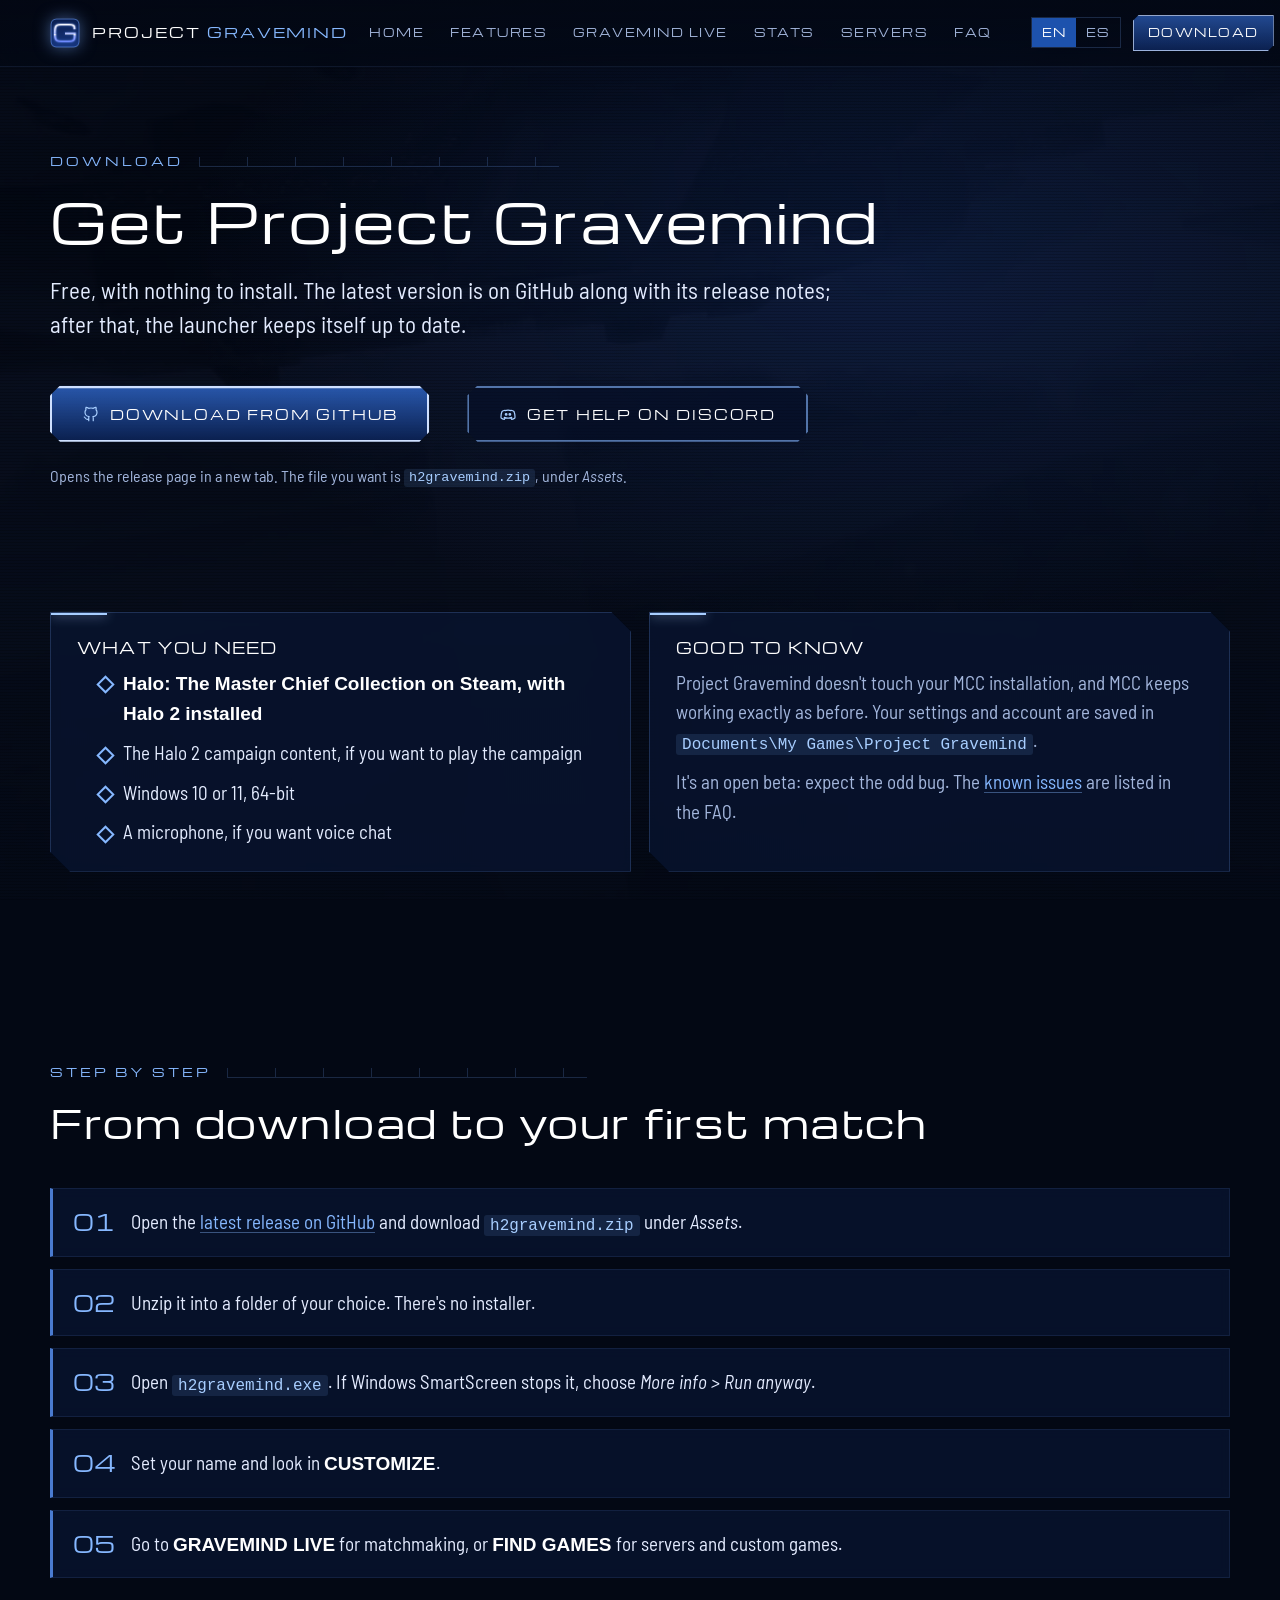
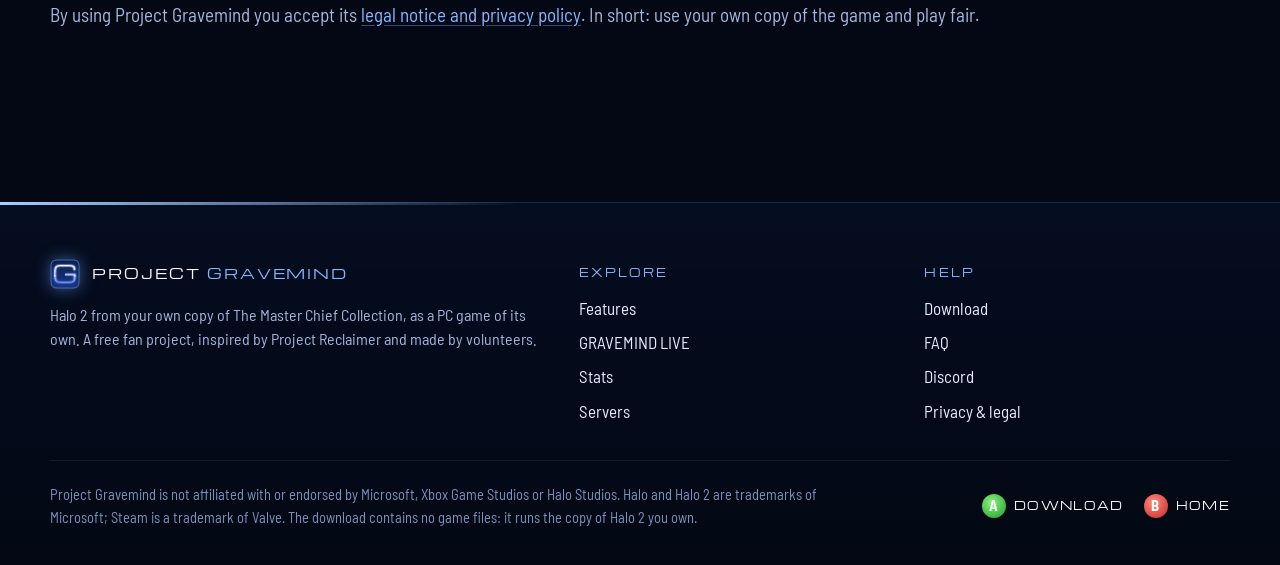
==== commit d80401cf: "Download: the official release" ====
--- a/download.html
+++ b/download.html
@@ -48,8 +48,8 @@
 
 <section class="page-hero"><div class="wrap">
   <div class="section-head"><p class="eyebrow"><span lang="en">Download</span><span lang="es">Descarga</span></p><h1 class="h"><span lang="en">Get Project Gravemind</span><span lang="es">Consigue Project Gravemind</span></h1><p class="lead"><span lang="en">Free, with nothing to install. The latest version is on GitHub along with its release notes; after that, the launcher keeps itself up to date.</span><span lang="es">Gratis y sin instalación. La última versión está en GitHub junto con sus notas; a partir de ahí, el lanzador se mantiene al día solo.</span></p></div>
-  <div class="actions"><span class="btn-wrap"><a class="btn" href="https://github.com/BriRoz1/h2gravemind-beta/releases/latest" target="_blank" rel="noopener"><svg class="ico" viewBox="0 0 24 24" fill="none" stroke="currentColor" stroke-width="1.6" stroke-linecap="round" stroke-linejoin="round"><path d="M9 19c-4.3 1.4-4.3-2.5-6-3m12 5v-3.5c0-1 .1-1.4-.5-2 2.8-.3 5.5-1.4 5.5-6a4.6 4.6 0 0 0-1.3-3.2 4.2 4.2 0 0 0-.1-3.2s-1.1-.3-3.5 1.3a12.3 12.3 0 0 0-6.2 0C6.5 2.8 5.4 3.1 5.4 3.1a4.2 4.2 0 0 0-.1 3.2A4.6 4.6 0 0 0 4 9.5c0 4.6 2.7 5.7 5.5 6-.6.6-.6 1.2-.5 2V21"/></svg><span lang="en">Download from GitHub</span><span lang="es">Descargar desde GitHub</span></a></span><span class="btn-wrap"><a class="btn ghost" href="https://discord.gg/7nAmnwnQqb" target="_blank" rel="noopener"><svg class="ico" viewBox="0 0 24 24" fill="none" stroke="currentColor" stroke-width="1.6" stroke-linecap="round" stroke-linejoin="round"><path d="M8 7c-2 .4-3.3 1-4 1.6-1 2.6-1.6 5.6-1.2 8.6 1.4 1 2.8 1.6 4.2 2l1-1.7M16 7c2 .4 3.3 1 4 1.6 1 2.6 1.6 5.6 1.2 8.6-1.4 1-2.8 1.6-4.2 2l-1-1.7M7 16.5c3.2 1.4 6.8 1.4 10 0M8 7.5c2.6-.8 5.4-.8 8 0"/><circle cx="9.5" cy="12.5" r="1.1"/><circle cx="14.5" cy="12.5" r="1.1"/></svg><span lang="en">Get help on Discord</span><span lang="es">Ayuda en Discord</span></a></span></div>
-  <p class="hero-note"><span lang="en">Opens the release page in a new tab. The file you want is <code>h2gravemind_beta.zip</code>, under <i>Assets</i>.</span><span lang="es">Abre la página de la versión en una pestaña nueva. El archivo que buscas es <code>h2gravemind_beta.zip</code>, en <i>Assets</i>.</span></p>
+  <div class="actions"><span class="btn-wrap"><a class="btn" href="https://github.com/BriRoz1/h2gravemind-releases/releases/latest" target="_blank" rel="noopener"><svg class="ico" viewBox="0 0 24 24" fill="none" stroke="currentColor" stroke-width="1.6" stroke-linecap="round" stroke-linejoin="round"><path d="M9 19c-4.3 1.4-4.3-2.5-6-3m12 5v-3.5c0-1 .1-1.4-.5-2 2.8-.3 5.5-1.4 5.5-6a4.6 4.6 0 0 0-1.3-3.2 4.2 4.2 0 0 0-.1-3.2s-1.1-.3-3.5 1.3a12.3 12.3 0 0 0-6.2 0C6.5 2.8 5.4 3.1 5.4 3.1a4.2 4.2 0 0 0-.1 3.2A4.6 4.6 0 0 0 4 9.5c0 4.6 2.7 5.7 5.5 6-.6.6-.6 1.2-.5 2V21"/></svg><span lang="en">Download from GitHub</span><span lang="es">Descargar desde GitHub</span></a></span><span class="btn-wrap"><a class="btn ghost" href="https://discord.gg/7nAmnwnQqb" target="_blank" rel="noopener"><svg class="ico" viewBox="0 0 24 24" fill="none" stroke="currentColor" stroke-width="1.6" stroke-linecap="round" stroke-linejoin="round"><path d="M8 7c-2 .4-3.3 1-4 1.6-1 2.6-1.6 5.6-1.2 8.6 1.4 1 2.8 1.6 4.2 2l1-1.7M16 7c2 .4 3.3 1 4 1.6 1 2.6 1.6 5.6 1.2 8.6-1.4 1-2.8 1.6-4.2 2l-1-1.7M7 16.5c3.2 1.4 6.8 1.4 10 0M8 7.5c2.6-.8 5.4-.8 8 0"/><circle cx="9.5" cy="12.5" r="1.1"/><circle cx="14.5" cy="12.5" r="1.1"/></svg><span lang="en">Get help on Discord</span><span lang="es">Ayuda en Discord</span></a></span></div>
+  <p class="hero-note"><span lang="en">Opens the release page in a new tab. The file you want is <code>h2gravemind.zip</code>, under <i>Assets</i>.</span><span lang="es">Abre la página de la versión en una pestaña nueva. El archivo que buscas es <code>h2gravemind.zip</code>, en <i>Assets</i>.</span></p>
 </div></section>
 
 <section class="reveal"><div class="wrap grid two">
@@ -67,7 +67,7 @@
 <section class="reveal"><div class="wrap">
   <div class="section-head"><p class="eyebrow"><span lang="en">Step by step</span><span lang="es">Paso a paso</span></p><h2 class="h"><span lang="en">From download to your first match</span><span lang="es">De la descarga a tu primera partida</span></h2></div>
   <ol class="steps">
-    <li><span lang="en">Open the <a href="https://github.com/BriRoz1/h2gravemind-beta/releases/latest" target="_blank" rel="noopener">latest release on GitHub</a> and download <code>h2gravemind_beta.zip</code> under <i>Assets</i>.</span><span lang="es">Abre la <a href="https://github.com/BriRoz1/h2gravemind-beta/releases/latest" target="_blank" rel="noopener">última versión en GitHub</a> y descarga <code>h2gravemind_beta.zip</code> en <i>Assets</i>.</span></li>
+    <li><span lang="en">Open the <a href="https://github.com/BriRoz1/h2gravemind-releases/releases/latest" target="_blank" rel="noopener">latest release on GitHub</a> and download <code>h2gravemind.zip</code> under <i>Assets</i>.</span><span lang="es">Abre la <a href="https://github.com/BriRoz1/h2gravemind-releases/releases/latest" target="_blank" rel="noopener">última versión en GitHub</a> y descarga <code>h2gravemind.zip</code> en <i>Assets</i>.</span></li>
     <li><span lang="en">Unzip it into a folder of your choice. There's no installer.</span><span lang="es">Descomprímelo en la carpeta que quieras. No hay instalador.</span></li>
     <li><span lang="en">Open <code>h2gravemind.exe</code>. If Windows SmartScreen stops it, choose <i>More info &gt; Run anyway</i>.</span><span lang="es">Abre <code>h2gravemind.exe</code>. Si Windows SmartScreen lo detiene, elige <i>Más información &gt; Ejecutar de todas formas</i>.</span></li>
     <li><span lang="en">Set your name and look in <b>CUSTOMIZE</b>.</span><span lang="es">Elige tu nombre y tu aspecto en <b>PERSONALIZAR</b>.</span></li>
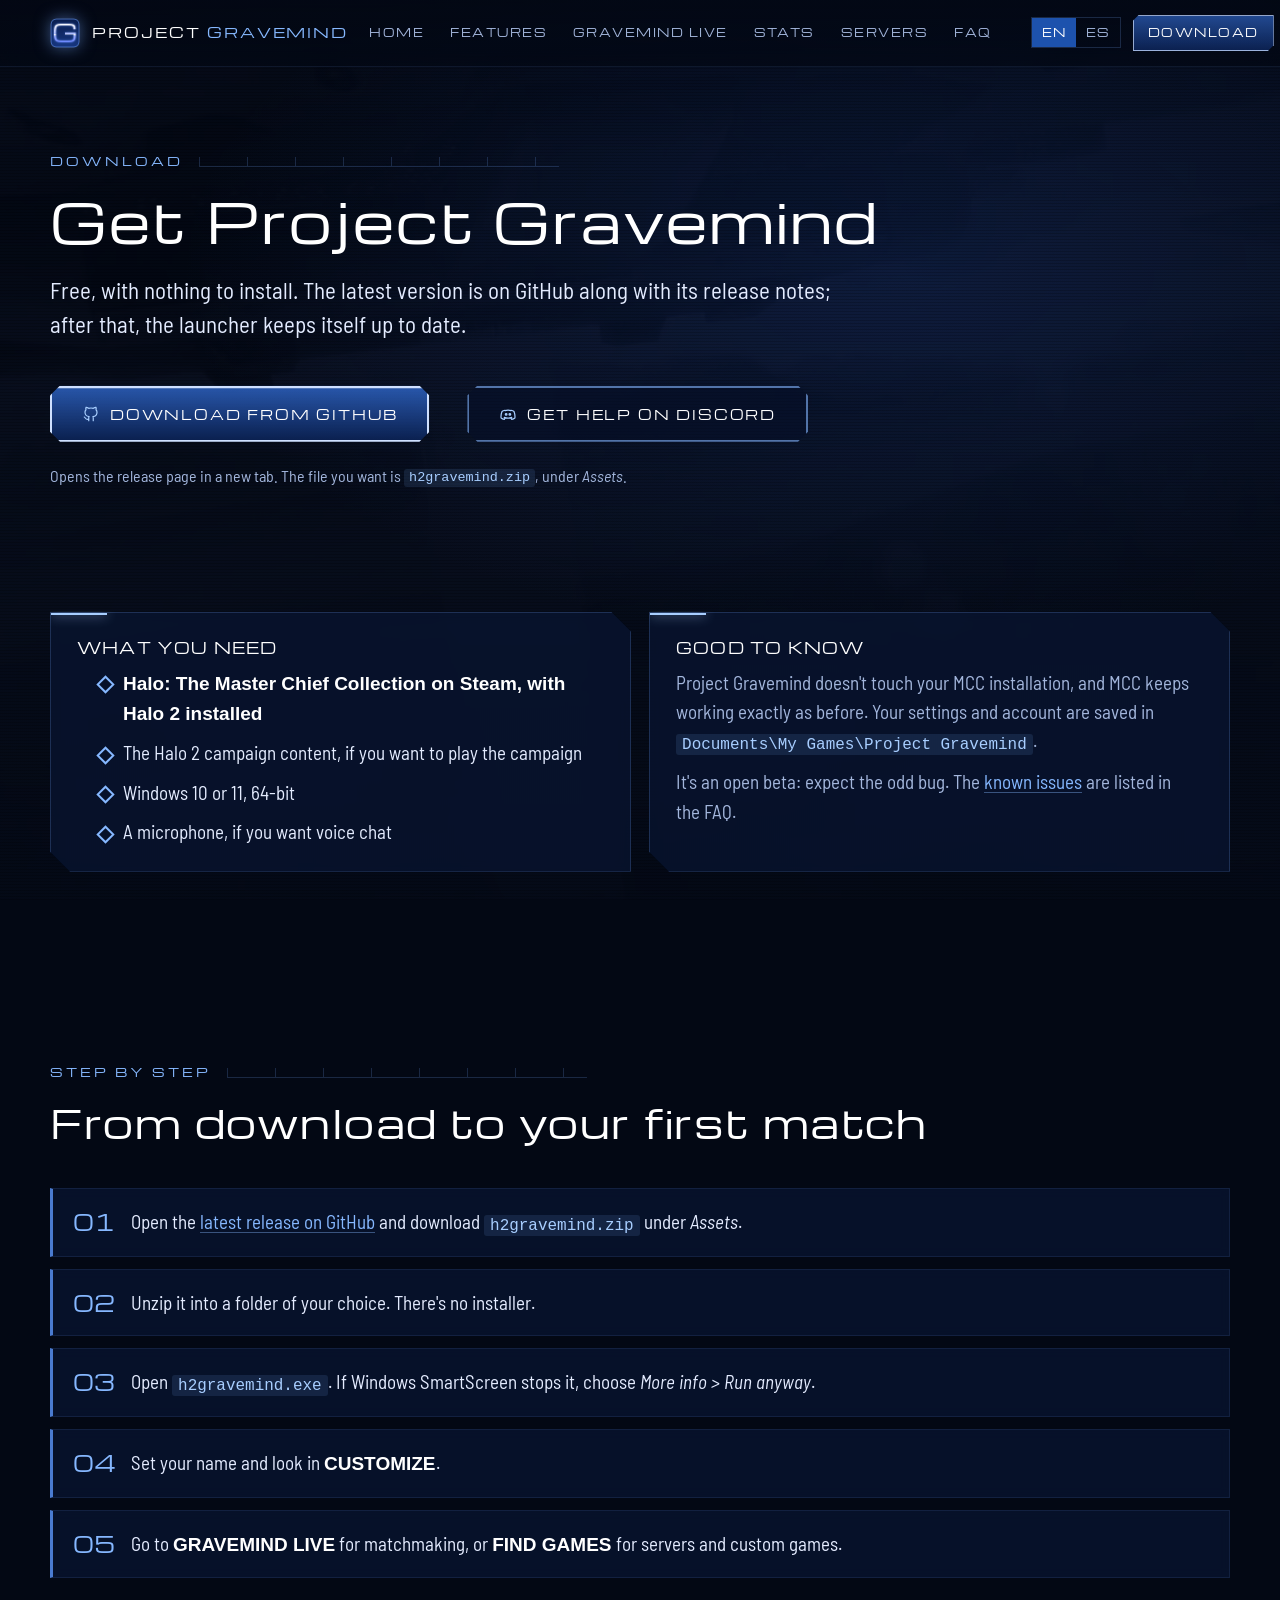
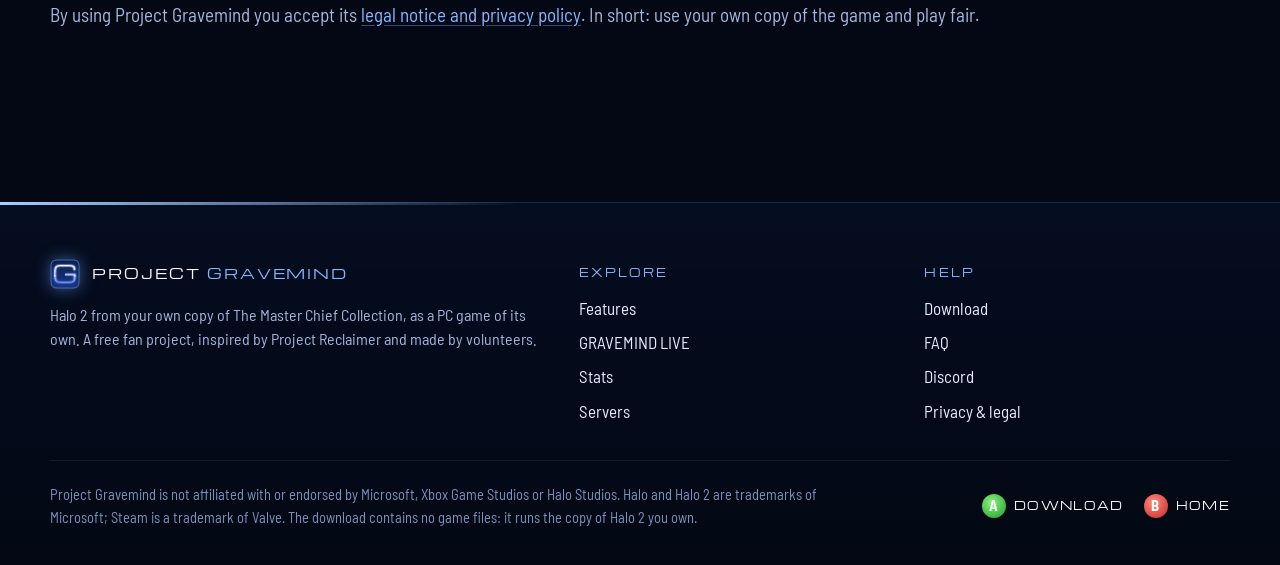
==== commit 165c3343: "New Discord invite: discord.gg/g9nvDa9wh" ====
--- a/download.html
+++ b/download.html
@@ -48,7 +48,7 @@
 
 <section class="page-hero"><div class="wrap">
   <div class="section-head"><p class="eyebrow"><span lang="en">Download</span><span lang="es">Descarga</span></p><h1 class="h"><span lang="en">Get Project Gravemind</span><span lang="es">Consigue Project Gravemind</span></h1><p class="lead"><span lang="en">Free, with nothing to install. The latest version is on GitHub along with its release notes; after that, the launcher keeps itself up to date.</span><span lang="es">Gratis y sin instalación. La última versión está en GitHub junto con sus notas; a partir de ahí, el lanzador se mantiene al día solo.</span></p></div>
-  <div class="actions"><span class="btn-wrap"><a class="btn" href="https://github.com/BriRoz1/h2gravemind-releases/releases/latest" target="_blank" rel="noopener"><svg class="ico" viewBox="0 0 24 24" fill="none" stroke="currentColor" stroke-width="1.6" stroke-linecap="round" stroke-linejoin="round"><path d="M9 19c-4.3 1.4-4.3-2.5-6-3m12 5v-3.5c0-1 .1-1.4-.5-2 2.8-.3 5.5-1.4 5.5-6a4.6 4.6 0 0 0-1.3-3.2 4.2 4.2 0 0 0-.1-3.2s-1.1-.3-3.5 1.3a12.3 12.3 0 0 0-6.2 0C6.5 2.8 5.4 3.1 5.4 3.1a4.2 4.2 0 0 0-.1 3.2A4.6 4.6 0 0 0 4 9.5c0 4.6 2.7 5.7 5.5 6-.6.6-.6 1.2-.5 2V21"/></svg><span lang="en">Download from GitHub</span><span lang="es">Descargar desde GitHub</span></a></span><span class="btn-wrap"><a class="btn ghost" href="https://discord.gg/7nAmnwnQqb" target="_blank" rel="noopener"><svg class="ico" viewBox="0 0 24 24" fill="none" stroke="currentColor" stroke-width="1.6" stroke-linecap="round" stroke-linejoin="round"><path d="M8 7c-2 .4-3.3 1-4 1.6-1 2.6-1.6 5.6-1.2 8.6 1.4 1 2.8 1.6 4.2 2l1-1.7M16 7c2 .4 3.3 1 4 1.6 1 2.6 1.6 5.6 1.2 8.6-1.4 1-2.8 1.6-4.2 2l-1-1.7M7 16.5c3.2 1.4 6.8 1.4 10 0M8 7.5c2.6-.8 5.4-.8 8 0"/><circle cx="9.5" cy="12.5" r="1.1"/><circle cx="14.5" cy="12.5" r="1.1"/></svg><span lang="en">Get help on Discord</span><span lang="es">Ayuda en Discord</span></a></span></div>
+  <div class="actions"><span class="btn-wrap"><a class="btn" href="https://github.com/BriRoz1/h2gravemind-releases/releases/latest" target="_blank" rel="noopener"><svg class="ico" viewBox="0 0 24 24" fill="none" stroke="currentColor" stroke-width="1.6" stroke-linecap="round" stroke-linejoin="round"><path d="M9 19c-4.3 1.4-4.3-2.5-6-3m12 5v-3.5c0-1 .1-1.4-.5-2 2.8-.3 5.5-1.4 5.5-6a4.6 4.6 0 0 0-1.3-3.2 4.2 4.2 0 0 0-.1-3.2s-1.1-.3-3.5 1.3a12.3 12.3 0 0 0-6.2 0C6.5 2.8 5.4 3.1 5.4 3.1a4.2 4.2 0 0 0-.1 3.2A4.6 4.6 0 0 0 4 9.5c0 4.6 2.7 5.7 5.5 6-.6.6-.6 1.2-.5 2V21"/></svg><span lang="en">Download from GitHub</span><span lang="es">Descargar desde GitHub</span></a></span><span class="btn-wrap"><a class="btn ghost" href="https://discord.gg/g9nvDa9wh" target="_blank" rel="noopener"><svg class="ico" viewBox="0 0 24 24" fill="none" stroke="currentColor" stroke-width="1.6" stroke-linecap="round" stroke-linejoin="round"><path d="M8 7c-2 .4-3.3 1-4 1.6-1 2.6-1.6 5.6-1.2 8.6 1.4 1 2.8 1.6 4.2 2l1-1.7M16 7c2 .4 3.3 1 4 1.6 1 2.6 1.6 5.6 1.2 8.6-1.4 1-2.8 1.6-4.2 2l-1-1.7M7 16.5c3.2 1.4 6.8 1.4 10 0M8 7.5c2.6-.8 5.4-.8 8 0"/><circle cx="9.5" cy="12.5" r="1.1"/><circle cx="14.5" cy="12.5" r="1.1"/></svg><span lang="en">Get help on Discord</span><span lang="es">Ayuda en Discord</span></a></span></div>
   <p class="hero-note"><span lang="en">Opens the release page in a new tab. The file you want is <code>h2gravemind.zip</code>, under <i>Assets</i>.</span><span lang="es">Abre la página de la versión en una pestaña nueva. El archivo que buscas es <code>h2gravemind.zip</code>, en <i>Assets</i>.</span></p>
 </div></section>
 
@@ -97,7 +97,7 @@
       <ul>
         <li><a href="download.html"><span lang="en">Download</span><span lang="es">Descargar</span></a></li>
         <li><a href="faq.html"><span lang="en">FAQ</span><span lang="es">Preguntas frecuentes</span></a></li>
-        <li><a href="https://discord.gg/7nAmnwnQqb" target="_blank" rel="noopener">Discord</a></li>
+        <li><a href="https://discord.gg/g9nvDa9wh" target="_blank" rel="noopener">Discord</a></li>
         <li><a href="privacy.html"><span lang="en">Privacy &amp; legal</span><span lang="es">Privacidad y aviso legal</span></a></li>
       </ul>
     </div>
--- a/style.css
+++ b/style.css
@@ -479,12 +479,44 @@
 .player-card .label { margin: 22px 0 10px; }
 .medals { list-style: none; margin: 0; padding: 0; display: grid; gap: 6px 18px; grid-template-columns: repeat(auto-fill, minmax(220px, 1fr)); color: var(--muted); }
 .medals b { color: var(--white); font-family: var(--head); font-size: 12px; margin-right: 6px; }
-#recent summary { display: flex; flex-wrap: wrap; gap: 8px 18px; align-items: baseline; }
-#recent .when { color: var(--muted); font-family: var(--body); font-size: 15px; letter-spacing: 0; min-width: 120px; }
-#recent .what { flex: 1; }
-#recent .outcome { font-family: var(--body); font-size: 17px; letter-spacing: 0; }
-#recent .outcome .won { font-weight: 600; text-decoration: underline; text-decoration-color: var(--glow); }
-#recent details > div, #recent details > p { margin-bottom: 14px; }
+/* recent matches: cards with a pager */
+.rgrid { display: grid; gap: 16px; grid-template-columns: repeat(auto-fill, minmax(min(320px, 100%), 1fr)); align-items: start; }
+.rcard { display: flex; flex-direction: column; gap: 10px; padding: 16px 18px; border-top: 3px solid var(--line); transition: transform 0.15s, box-shadow 0.15s; }
+.rcard:hover { transform: translateY(-2px); box-shadow: 0 8px 26px rgba(40, 110, 255, 0.18); }
+.rcard.teams { border-top: 3px solid; border-image: linear-gradient(90deg, #d9453d 0 50%, #3f7be0 50% 100%) 1; }
+.rcard.open { grid-column: 1 / -1; }
+.rhead { display: flex; justify-content: space-between; gap: 10px; font-family: var(--head); font-size: 11px; letter-spacing: 0.12em; text-transform: uppercase; }
+.rhead .rpl { color: var(--accent); }
+.rhead .rwhen { color: var(--muted); }
+.rtitle { margin: 0; font-size: 18px; }
+.rscore { display: flex; align-items: baseline; gap: 12px; font-family: var(--head); font-size: 34px; line-height: 1; }
+.rscore i { font-style: normal; color: var(--muted); font-size: 20px; }
+.rscore .red { color: #ff7b73; opacity: 0.7; }
+.rscore .blue { color: #7fb2ff; opacity: 0.7; }
+.rscore .won { opacity: 1; text-shadow: 0 0 14px currentColor; }
+.rwinner { color: var(--muted); font-size: 15px; text-transform: uppercase; letter-spacing: 0.06em; }
+.rwinner.solo { color: var(--white); font-size: 19px; text-transform: none; letter-spacing: 0; }
+.rwinner .crown { color: #e8c45a; }
+.rplayers { list-style: none; margin: 0; padding: 0; display: grid; gap: 4px; }
+.rplayers li { display: flex; align-items: center; padding: 4px 8px; background: rgba(14, 34, 74, 0.55); cursor: pointer; font-size: 16px; }
+.rplayers li:hover { background: rgba(40, 80, 150, 0.6); }
+.rplayers li.t-red { border-left: 3px solid #d9453d; }
+.rplayers li.t-blue { border-left: 3px solid #3f7be0; }
+.rplayers li.left { opacity: 0.55; }
+.rplayers .pname { flex: 1; min-width: 0; overflow: hidden; text-overflow: ellipsis; white-space: nowrap; }
+.rplayers b { font-family: var(--head); font-size: 12px; color: var(--white); margin-left: 8px; }
+.rplayers .more-players { justify-content: center; color: var(--muted); cursor: default; }
+.rfoot { display: flex; justify-content: space-between; align-items: center; gap: 10px; flex-wrap: wrap; color: var(--muted); font-size: 14px; margin-top: auto; }
+.rtoggle { font-family: var(--head); font-size: 10px; letter-spacing: 0.1em; text-transform: uppercase; color: var(--white); background: var(--band);
+  border: 1px solid #5f8fe0; padding: 7px 12px; cursor: pointer; }
+.rtoggle:hover { background: var(--band2); }
+.rreport { margin-top: 4px; }
+.pager { display: flex; flex-wrap: wrap; align-items: center; justify-content: center; gap: 6px; margin: 20px 0 0; }
+.pager button { min-width: 38px; height: 36px; font-family: var(--head); font-size: 12px; color: var(--muted); background: rgba(8, 20, 48, 0.6);
+  border: 1px solid var(--line-soft); cursor: pointer; }
+.pager button.on { color: var(--white); background: var(--band); border-color: #5f8fe0; }
+.pager button:disabled { opacity: 0.35; cursor: default; }
+.pager .pinfo { width: 100%; text-align: center; color: var(--muted); font-size: 14px; margin-top: 4px; }
 .note.small { font-size: 16px; margin-top: 30px; }
 @media (max-width: 860px) {
   .match .teams { grid-template-columns: 1fr; }
@@ -492,7 +524,7 @@
 }
 
 /* rank icons, emblems and the player modal (stats.js) */
-img.rank { vertical-align: middle; margin-right: 6px; width: 26px; height: 26px; }
+img.rank { display: inline-block; vertical-align: middle; margin-right: 6px; width: 26px; height: 26px; }
 img.rank.big { width: 152px; height: 152px; margin: 0; filter: drop-shadow(0 0 14px rgba(110, 160, 255, 0.5)); }
 .emb { display: inline-block; vertical-align: middle; margin-right: 8px; width: 24px; height: 24px; background: rgba(0, 0, 0, 0.35); border: 1px solid var(--line-soft); }
 .emb.big { width: 128px; height: 128px; margin: 0; padding: 6px; background: rgba(0, 0, 0, 0.45); border: 1px solid var(--line);
@@ -516,3 +548,79 @@
   .card-figure { grid-row: auto; grid-column: 1; justify-self: center; }
   .modal { padding: 16px 8px; }
 }
+
+/* stats page, 2026-11-03: the live counters, the new players' welcome, the best of the week / month, podium colours */
+.live-figures { margin-top: 22px; }
+.live-figures .figure.on b::after { content: ""; display: inline-block; width: 10px; height: 10px; margin-left: 12px; vertical-align: middle;
+  border-radius: 50%; background: var(--green); box-shadow: 0 0 10px var(--green); animation: pulse 2.2s ease-in-out infinite; }
+.live-figures .figure.on span { color: #c9f5d2; }
+bdi { unicode-bidi: isolate; }
+.newcomers { margin-top: 10px; padding: 30px 30px 28px;
+  background: radial-gradient(ellipse 70% 120% at 0% 0%, rgba(60, 120, 240, 0.28), transparent 60%), linear-gradient(180deg, rgba(14, 34, 78, 0.85), rgba(7, 18, 44, 0.85));
+  border-color: rgba(134, 184, 255, 0.4); }
+.newcomers .h { margin-bottom: 22px; }
+.newcomer-grid { display: grid; gap: 12px; grid-template-columns: repeat(auto-fill, minmax(min(300px, 100%), 1fr)); }
+.newcomer { position: relative; display: grid; grid-template-columns: auto 1fr auto; gap: 14px; align-items: center; width: 100%; text-align: left;
+  padding: 12px 14px 12px 18px; font: inherit; color: var(--text); cursor: pointer; background: rgba(4, 12, 30, 0.6); border: 1px solid var(--line-soft);
+  clip-path: polygon(0 0, calc(100% - 12px) 0, 100% 12px, 100% 100%, 12px 100%, 0 calc(100% - 12px));
+  transition: transform 0.3s var(--ease), background 0.3s, border-color 0.3s; animation: fade 0.6s var(--ease) both; }
+.newcomer::before { content: ""; position: absolute; left: 0; top: 0; bottom: 0; width: 4px; background: linear-gradient(180deg, var(--prim), var(--sec));
+  box-shadow: 0 0 14px var(--prim); }
+.newcomer:hover, .newcomer:focus-visible { transform: translateY(-3px); background: rgba(20, 44, 96, 0.75); border-color: rgba(134, 184, 255, 0.5); }
+.newcomer .nc-emb { width: 56px; height: 56px; margin: 0; padding: 3px; background: rgba(0, 0, 0, 0.45); border: 1px solid var(--prim); }
+.nc-text { min-width: 0; display: grid; }
+.nc-name { color: var(--white); font-weight: 600; font-size: 19px; line-height: 1.2; overflow: hidden; text-overflow: ellipsis; white-space: nowrap; }
+.nc-name .stag { color: var(--accent); font-weight: 500; font-size: 14px; letter-spacing: 0.06em; margin-left: 4px; }
+.nc-when { color: var(--muted); font-size: 15px; }
+.nc-rank { display: grid; justify-items: center; }
+.nc-rank img.rank { width: 34px; height: 34px; margin: 0; filter: drop-shadow(0 0 6px rgba(110, 160, 255, 0.5)); }
+.nc-rank small { font-family: var(--head); font-size: 9px; letter-spacing: 0.12em; color: var(--muted); text-transform: uppercase; margin-top: 2px; white-space: nowrap; }
+.leader-board h3 { margin: 0 0 2px; }
+.leader-board .sub { color: var(--muted); font-size: 15px; margin: 0 0 14px; text-transform: uppercase; letter-spacing: 0.04em; }
+.podium { list-style: none; margin: 0; padding: 0; }
+.podium li { display: grid; grid-template-columns: 30px auto 1fr auto; gap: 12px; align-items: center; padding: 8px 12px; margin-top: 4px;
+  background: rgba(14, 34, 74, 0.55); cursor: pointer; transition: background 0.2s; }
+.podium li:hover { background: rgba(40, 80, 150, 0.6); }
+.podium li.empty { display: block; cursor: default; background: none; padding: 6px 0; }
+.podium .pos { font-family: var(--head); font-size: 14px; color: var(--accent); text-align: center; }
+.podium .emb { width: 32px; height: 32px; margin: 0; }
+.podium .who { min-width: 0; color: var(--white); font-weight: 600; overflow: hidden; text-overflow: ellipsis; white-space: nowrap; line-height: 1.25; }
+.podium .who small { display: block; color: var(--muted); font-weight: 400; font-size: 14px; }
+.podium .who small img.rank { width: 18px; height: 18px; margin-right: 5px; vertical-align: -4px; display: inline-block; }
+.podium .wins { text-align: right; color: var(--muted); font-size: 13px; text-transform: uppercase; line-height: 1.1; }
+.podium .wins b { display: block; font-family: var(--head); font-weight: 400; font-size: 20px; color: var(--white); }
+.podium li.p1 { background: linear-gradient(90deg, rgba(242, 201, 76, 0.22), rgba(14, 34, 74, 0.55) 60%); border-left: 3px solid #f2c94c; }
+.podium li.p2 { background: linear-gradient(90deg, rgba(201, 214, 234, 0.18), rgba(14, 34, 74, 0.55) 60%); border-left: 3px solid #c9d6ea; }
+.podium li.p3 { background: linear-gradient(90deg, rgba(216, 146, 90, 0.2), rgba(14, 34, 74, 0.55) 60%); border-left: 3px solid #d8925a; }
+.podium li.p1 .pos, .tbl tr.p1 td.rank { color: #f2c94c; }
+.podium li.p2 .pos, .tbl tr.p2 td.rank { color: #dfe7f5; }
+.podium li.p3 .pos, .tbl tr.p3 td.rank { color: #e6a06a; }
+.tabs.sort { margin-top: -4px; }
+.tabs.sort button { font-size: 10px; padding: 6px 12px; background: transparent; }
+.tabs.sort button.on { background: rgba(29, 82, 173, 0.45); }
+@media (max-width: 560px) {
+  .newcomers { padding: 22px 16px 18px; }
+  .newcomer { gap: 10px; padding: 10px 10px 10px 14px; }
+  .newcomer .nc-emb { width: 46px; height: 46px; }
+  .newcomer:nth-child(n+7) { display: none; }  /* six on a phone */
+  .podium li { grid-template-columns: 22px auto 1fr auto; gap: 8px; padding: 8px; }
+  .live-figures .figure { padding: 18px 16px; }
+}
+
+/* the developer's badge (stats.js DEVS): neon, with a slow glow and a light sweeping across */
+.devtag { position: relative; display: inline-block; overflow: hidden; margin-left: 8px; padding: 1px 7px 0; vertical-align: middle;
+  font-family: var(--head); font-size: 10px; line-height: 16px; letter-spacing: 0.18em; color: #eaffff; border: 1px solid #3ff3ff;
+  border-radius: 3px; background: rgba(0, 210, 255, 0.12);
+  text-shadow: 0 0 4px #3ff3ff, 0 0 10px #00c8ff, 0 0 18px #00a0ff;
+  box-shadow: 0 0 6px #00c8ff, inset 0 0 6px rgba(0, 200, 255, 0.5);
+  animation: devglow 2.4s ease-in-out infinite; }
+.devtag::after { content: ""; position: absolute; top: 0; left: -60%; width: 40%; height: 100%;
+  background: linear-gradient(90deg, transparent, rgba(255, 255, 255, 0.55), transparent); transform: skewX(-20deg);
+  animation: devsweep 3.2s ease-in-out infinite; }
+@keyframes devglow {
+  0%, 100% { box-shadow: 0 0 5px #00c8ff, inset 0 0 5px rgba(0, 200, 255, 0.45); border-color: #3ff3ff; }
+  50% { box-shadow: 0 0 14px #00e5ff, 0 0 26px rgba(160, 80, 255, 0.55), inset 0 0 8px rgba(0, 220, 255, 0.7); border-color: #b48cff; }
+}
+@keyframes devsweep { 0% { left: -60%; } 55%, 100% { left: 130%; } }
+@media (prefers-reduced-motion: reduce) { .devtag, .devtag::after { animation: none; } }
+.player-card h3 .devtag, .modal h3 .devtag { font-size: 14px; line-height: 22px; padding: 2px 12px 0; margin-left: 12px; }
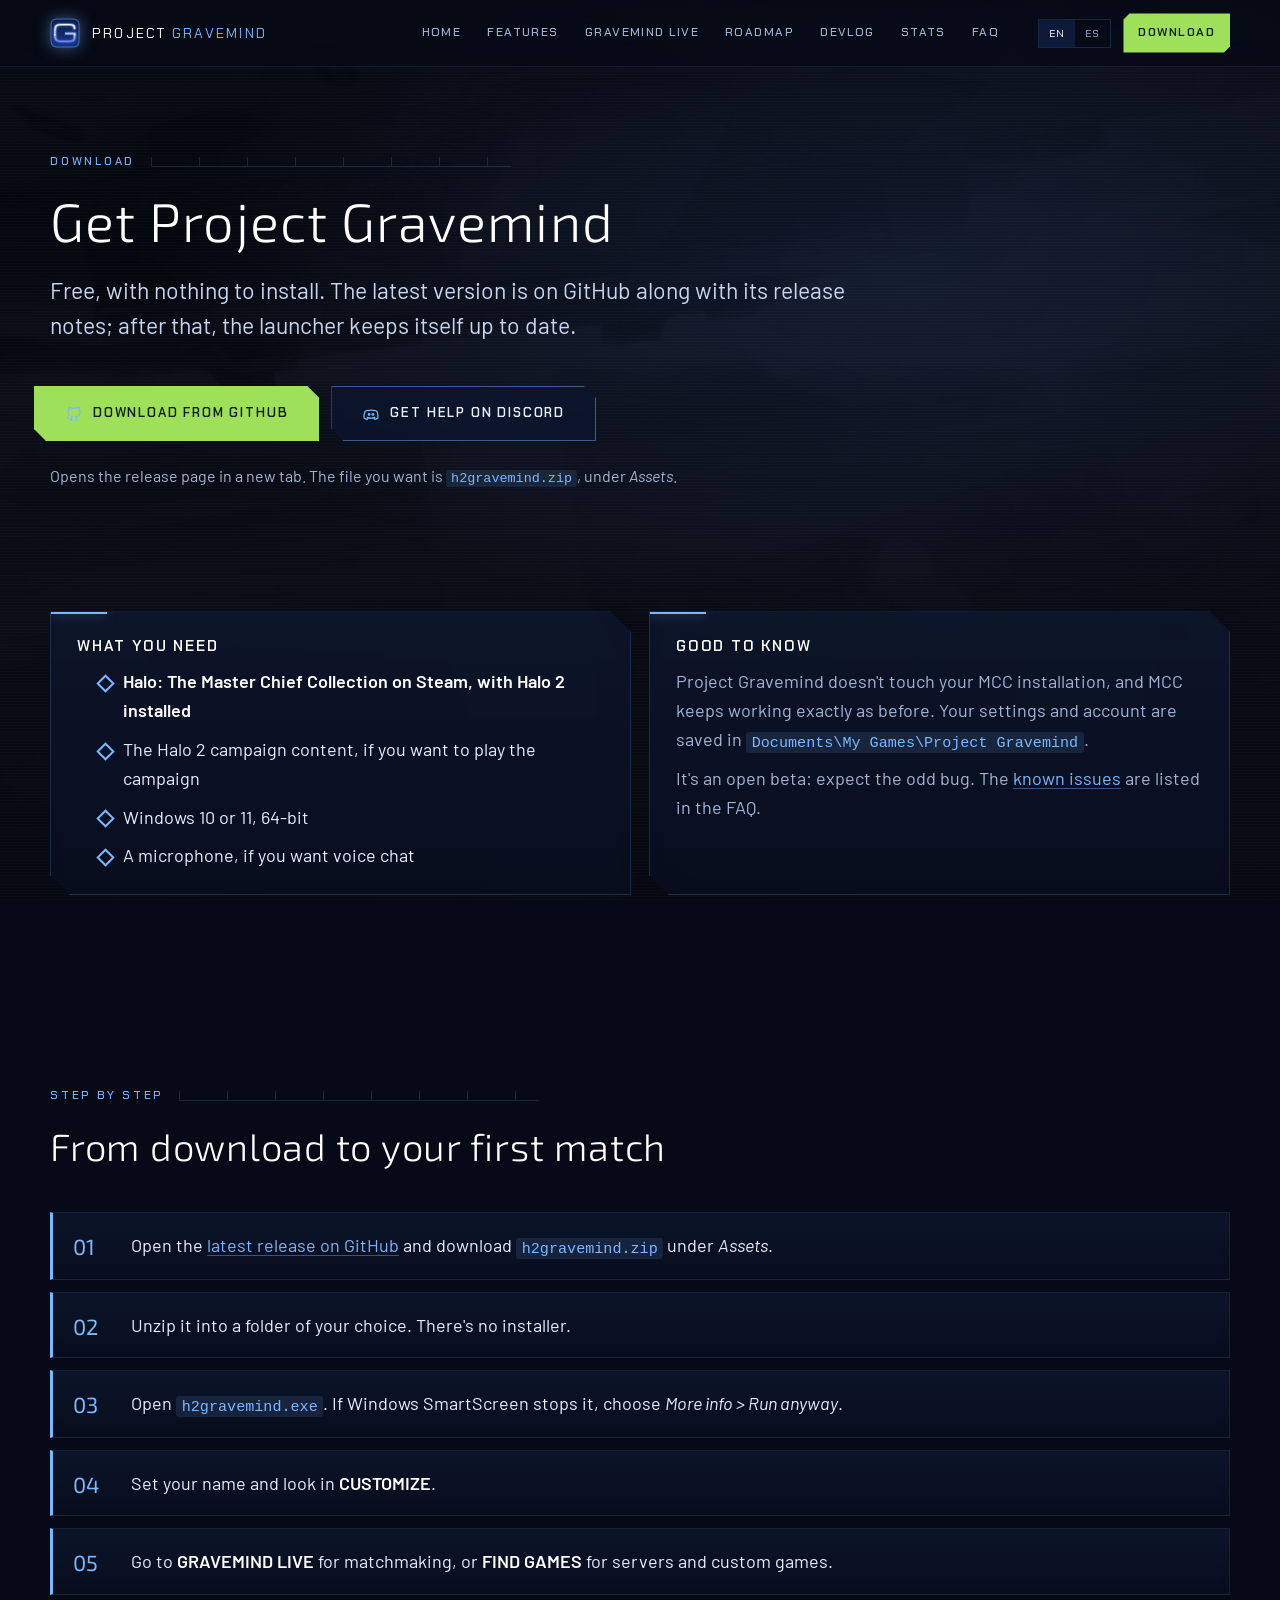
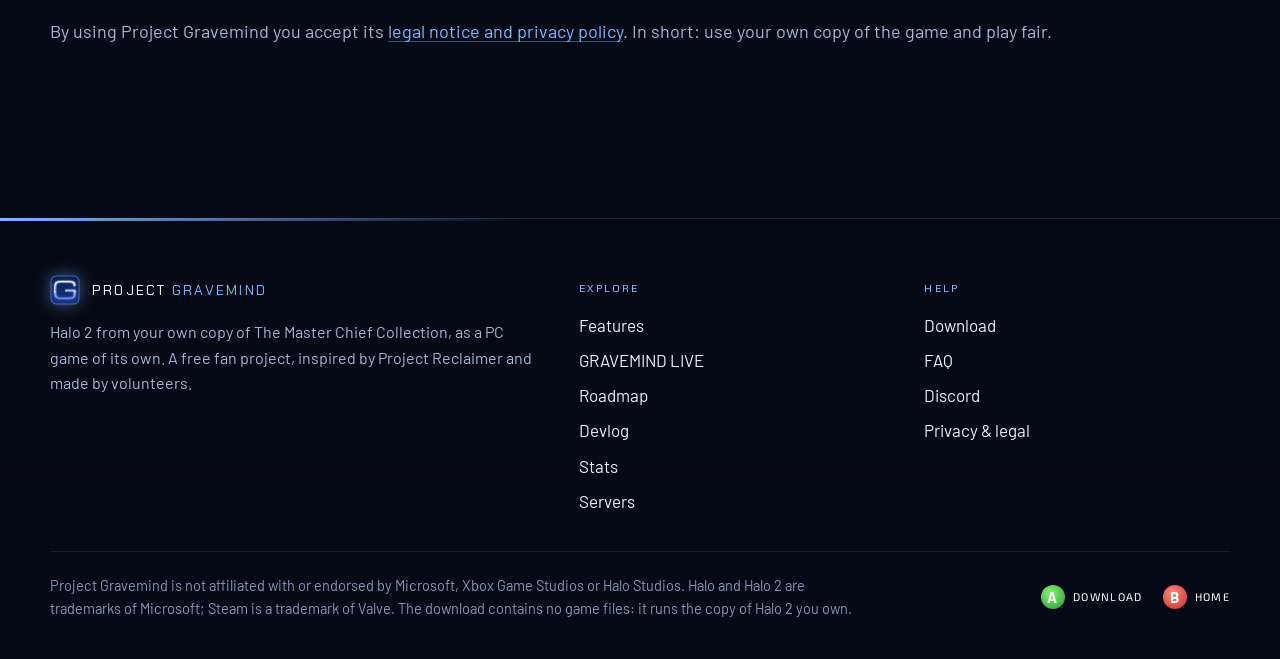
==== commit 24a229d1: "New look: progress, roadmap, devlog, stats and screenshots" ====
--- a/download.html
+++ b/download.html
@@ -17,7 +17,7 @@
 <link rel="icon" href="img/logo.png" type="image/png">
 <link rel="preconnect" href="https://fonts.googleapis.com">
 <link rel="preconnect" href="https://fonts.gstatic.com" crossorigin>
-<link href="https://fonts.googleapis.com/css2?family=Barlow+Semi+Condensed:wght@400;500;600&family=Michroma&display=swap" rel="stylesheet">
+<link href="https://fonts.googleapis.com/css2?family=Barlow:wght@400;500;600&family=Chakra+Petch:wght@500;600&family=Exo+2:ital,wght@0,200;0,300;0,400;0,500;1,200;1,300&display=swap" rel="stylesheet">
 <link rel="stylesheet" href="style.css">
 </head>
 <body class="download">
@@ -31,8 +31,9 @@
       <a href="index.html"><span lang="en">Home</span><span lang="es">Inicio</span></a>
       <a href="features.html"><span lang="en">Features</span><span lang="es">Funciones</span></a>
       <a href="live.html">GRAVEMIND LIVE</a>
+      <a href="roadmap.html"><span lang="en">Roadmap</span><span lang="es">Hoja de ruta</span></a>
+      <a href="devlog.html">Devlog</a>
       <a href="stats.html"><span lang="en">Stats</span><span lang="es">Estadísticas</span></a>
-      <a href="servers.html"><span lang="en">Servers</span><span lang="es">Servidores</span></a>
       <a href="faq.html">FAQ</a>
     </nav>
     <div class="top-actions">
@@ -88,6 +89,8 @@
       <ul>
         <li><a href="features.html"><span lang="en">Features</span><span lang="es">Funciones</span></a></li>
         <li><a href="live.html">GRAVEMIND LIVE</a></li>
+        <li><a href="roadmap.html"><span lang="en">Roadmap</span><span lang="es">Hoja de ruta</span></a></li>
+        <li><a href="devlog.html">Devlog</a></li>
         <li><a href="stats.html"><span lang="en">Stats</span><span lang="es">Estadísticas</span></a></li>
         <li><a href="servers.html"><span lang="en">Servers</span><span lang="es">Servidores</span></a></li>
       </ul>
--- a/style.css
+++ b/style.css
@@ -624,3 +624,256 @@
 @keyframes devsweep { 0% { left: -60%; } 55%, 100% { left: 130%; } }
 @media (prefers-reduced-motion: reduce) { .devtag, .devtag::after { animation: none; } }
 .player-card h3 .devtag, .modal h3 .devtag { font-size: 14px; line-height: 22px; padding: 2px 12px 0; margin-left: 12px; }
+
+/* ---- progress (tools/web_progress.py): status tags, progress cards, numbered features, roadmap, devlog ---- */
+.st { display: inline-block; font-family: var(--head); font-size: 10px; letter-spacing: 0.16em; padding: 4px 8px; border: 1px solid;
+  white-space: nowrap; line-height: 1.2; }
+.st-live { color: var(--green); border-color: rgba(76, 217, 100, 0.45); background: rgba(76, 217, 100, 0.08); }
+.st-test { color: var(--warn); border-color: rgba(255, 191, 94, 0.45); background: rgba(255, 191, 94, 0.08); }
+.st-prog { color: var(--accent); border-color: rgba(134, 184, 255, 0.5); background: rgba(134, 184, 255, 0.1); }
+.st-plan { color: var(--dim); border-color: rgba(125, 146, 189, 0.4); background: rgba(125, 146, 189, 0.06); }
+.st-new { color: var(--white); border-color: var(--glow); background: rgba(134, 184, 255, 0.18); }
+.fine { color: var(--dim); font-size: 15px; margin: 14px 0 0; }
+.fine a { color: var(--accent); }
+
+.pcards { display: grid; grid-template-columns: repeat(4, 1fr); gap: 18px; }
+.pcard { position: relative; background: rgba(5, 14, 34, 0.72); border: 1px solid var(--line-soft); padding: 24px 22px 20px;
+  display: flex; flex-direction: column; gap: 10px; backdrop-filter: blur(8px); -webkit-backdrop-filter: blur(8px); }
+.pcard::before { content: ""; position: absolute; top: 0; left: 0; width: 56px; height: 2px; background: var(--glow); }
+.pcard b { font-family: var(--head); font-weight: 400; font-size: clamp(30px, 3.4vw, 44px); color: var(--white); line-height: 1.05;
+  text-shadow: 0 0 22px rgba(120, 170, 255, 0.45); }
+.pcard .pcap { color: var(--muted); font-size: 16px; line-height: 1.35; flex: 1; }
+.pcard .st { align-self: flex-start; }
+
+.xcards { display: grid; gap: 18px; grid-template-columns: repeat(auto-fill, minmax(min(340px, 100%), 1fr)); }
+.xcard { position: relative; display: flex; flex-direction: column; gap: 8px; padding: 24px 26px 22px; background: var(--panel);
+  border: 1px solid var(--line-soft); color: var(--text); text-decoration: none; transition: transform 0.35s var(--ease), border-color 0.35s, background 0.35s; }
+.xcard:hover { transform: translateY(-4px); border-color: rgba(134, 184, 255, 0.45); background: var(--surface-2); }
+.xcard h3 { margin: 0; letter-spacing: 0.08em; }
+.xcard p { margin: 0; color: var(--muted); }
+.xcard .xtag { color: var(--accent); text-transform: uppercase; letter-spacing: 0.06em; font-size: 15px; }
+.xcard .st { align-self: flex-start; margin-top: 8px; }
+.xnum { font-family: var(--head); font-size: 12px; letter-spacing: 0.2em; color: var(--dim); }
+.xgo { position: absolute; right: 22px; bottom: 16px; font-size: 28px; color: var(--glow); line-height: 1; }
+
+.latest { display: inline-flex; align-items: center; gap: 12px; flex-wrap: wrap; max-width: 760px; margin: 22px auto 0; padding: 10px 16px;
+  border: 1px solid var(--line-soft); background: rgba(5, 14, 34, 0.7); color: var(--text); text-decoration: none; font-size: 16px; }
+.latest:hover { border-color: var(--glow); }
+.ldate { font-family: var(--head); font-size: 11px; letter-spacing: 0.14em; color: var(--accent); }
+.ltext { color: var(--muted); text-align: left; }
+
+.updated { font-family: var(--head); font-size: 11px; letter-spacing: 0.2em; color: var(--accent); margin-top: 12px; }
+.rtotals { display: grid; grid-template-columns: repeat(3, 1fr); border: 1px solid var(--line-soft); background: rgba(5, 14, 34, 0.7); }
+.rtotals div { padding: 20px 22px; border-left: 1px solid var(--line-faint); color: var(--muted); text-transform: uppercase; letter-spacing: 0.08em; font-size: 15px; }
+.rtotals div:first-child { border-left: 0; }
+.rtotals b { display: block; font-family: var(--head); font-weight: 400; font-size: 36px; color: var(--white); letter-spacing: 0; }
+.rfilter { display: flex; flex-wrap: wrap; gap: 8px; margin-top: 18px; }
+.rfilter button { font-family: var(--head); font-size: 11px; letter-spacing: 0.16em; color: var(--muted); background: rgba(6, 16, 40, 0.6);
+  border: 1px solid var(--line-soft); padding: 9px 14px; cursor: pointer; }
+.rfilter button.on, .rfilter button:hover { color: var(--white); border-color: var(--glow); background: rgba(30, 70, 150, 0.6); }
+.rsec { margin: 34px 0; padding: 26px 28px; background: var(--panel); border: 1px solid var(--line-soft); }
+.rhead { display: grid; grid-template-columns: auto 1fr auto; gap: 20px; align-items: start; }
+.rhead .h { margin: 0 0 4px; font-size: clamp(20px, 2.2vw, 26px); }
+.rhead p { margin: 0; color: var(--muted); }
+.rcount { font-family: var(--head); font-size: 11px; letter-spacing: 0.14em; color: var(--accent); white-space: nowrap; padding-top: 6px; }
+.rlist { list-style: none; margin: 18px 0 0; padding: 0; }
+.ri { display: grid; grid-template-columns: 170px 1fr; gap: 16px; align-items: baseline; padding: 10px 0; border-top: 1px solid var(--line-faint); }
+.ri .st { justify-self: start; }
+.ri.hide { display: none; }
+.rsec.empty { display: none; }
+
+.dlog { max-width: 900px; }
+.dentry { padding: 24px 0; border-top: 1px solid var(--line-soft); }
+.dmeta { display: flex; flex-wrap: wrap; gap: 14px; align-items: baseline; margin-bottom: 12px; }
+.ddate { font-family: var(--head); font-size: 15px; letter-spacing: 0.12em; color: var(--white); }
+.dver { color: var(--dim); font-size: 14px; }
+.dblock h4 { font-family: var(--head); font-size: 11px; letter-spacing: 0.2em; color: var(--accent); margin: 12px 0 6px; text-transform: uppercase; }
+.dblock.fix h4 { color: var(--warn); }
+.dblock ul { margin: 0; padding-left: 20px; color: var(--muted); }
+.dblock li { margin: 4px 0; }
+
+@media (max-width: 900px) {
+  .pcards { grid-template-columns: repeat(2, 1fr); }
+}
+@media (max-width: 560px) {
+  .pcards { grid-template-columns: 1fr; }
+  .rtotals { grid-template-columns: 1fr; }
+  .rtotals div { border-left: 0; border-top: 1px solid var(--line-faint); }
+  .rtotals div:first-child { border-top: 0; }
+  .ri { grid-template-columns: 1fr; gap: 6px; }
+  .rhead { grid-template-columns: 1fr; }
+  .rsec { padding: 20px 18px; }
+}
+
+/* ==== theme 2026-11 (modern, Project Gravemind's own): navy glass, ice blue, Gravemind green; Exo 2 light, Chakra Petch labels ==== */
+:root {
+  --bg: #060a16;
+  --surface: rgba(14, 24, 48, 0.62);
+  --surface-2: rgba(24, 42, 82, 0.82);
+  --panel: linear-gradient(180deg, rgba(14, 24, 48, 0.74), rgba(8, 14, 32, 0.82));
+  --panel-solid: #0b1430;
+  --line: #7ab8ff;
+  --line-soft: rgba(122, 184, 255, 0.16);
+  --line-faint: rgba(150, 190, 205, 0.1);
+  --band: #0e1a3a;
+  --text: #e8eeff;
+  --muted: #a6b4d4;
+  --dim: #8394b8;
+  --accent: #7ab8ff;
+  --glow: #7ab8ff;
+  --amber: #9fe05a;
+  --warn: #9fe05a;
+  --head: "Exo 2", "Segoe UI", sans-serif;
+  --label: "Chakra Petch", "Segoe UI", sans-serif;
+  --body: "Barlow", "Segoe UI", sans-serif;
+}
+html { background: var(--bg); }
+body { font-size: 18px; line-height: 1.6; }
+.bg { background-color: var(--bg); filter: saturate(0.6) hue-rotate(0deg) brightness(1.05); }
+body.home .bg::after { background: radial-gradient(ellipse at 30% 45%, rgba(6, 10, 22, 0.1) 0%, rgba(6, 10, 22, 0.7) 80%),
+  linear-gradient(180deg, rgba(6, 10, 22, 0.2), rgba(6, 10, 22, 0.95)); }
+body.home.scrolled .bg::after { background: linear-gradient(180deg, rgba(6, 10, 22, 0.9), rgba(6, 10, 22, 0.97)); }
+.bg-lines { background: repeating-linear-gradient(0deg, rgba(255, 255, 255, 0.018) 0 1px, transparent 1px 3px); opacity: 1; }
+
+/* header: glass */
+.topbar { background: rgba(6, 10, 22, 0.72); backdrop-filter: blur(14px) saturate(1.2); -webkit-backdrop-filter: blur(14px) saturate(1.2);
+  border-bottom: 1px solid rgba(122, 184, 255, 0.1); }
+.nav a { font-family: var(--label); font-size: 12px; font-weight: 500; letter-spacing: 0.12em; }
+.nav a.on::after { background: var(--cyan, #7ab8ff); box-shadow: 0 0 10px rgba(122, 184, 255, 0.67); }
+.brand span { font-family: var(--label); letter-spacing: 0.16em; }
+.btn-sm { font-family: var(--label); font-size: 12px; font-weight: 600; letter-spacing: 0.12em; color: #0d1f00; background: var(--amber);
+  border-color: var(--amber); }
+.btn-sm:hover { background: #b8f07a; color: #0d1f00; }
+.lang button { font-family: var(--label); }
+
+/* type */
+.title { font-family: var(--head); font-weight: 200; letter-spacing: 0.03em; font-style: italic; background: none; -webkit-text-fill-color: currentColor;
+  color: #fff; text-shadow: 0 0 40px rgba(122, 184, 255, 0.25); }
+.kicker, .eyebrow, .label, .xnum, .updated, .rcount, .ddate, .dblock h4, .ldate, .st, .rfilter button, .foot h4, .pill {
+  font-family: var(--label); font-weight: 500; }
+.eyebrow { color: var(--accent); letter-spacing: 0.24em; }
+h1.h, h2.h { font-family: var(--head); font-weight: 300; letter-spacing: 0.02em; }
+h3 { font-family: var(--label); font-weight: 600; letter-spacing: 0.12em; }
+.subtitle { color: #c9d6f0; font-weight: 400; }
+.lead { color: #c9d6f0; }
+
+/* buttons: amber primary, glass secondary */
+.btn { font-family: var(--label); font-weight: 600; font-size: 13px; letter-spacing: 0.14em; color: #0d1f00; background: var(--amber);
+  border: 1px solid var(--amber); box-shadow: none; clip-path: polygon(0 0, calc(100% - 12px) 0, 100% 12px, 100% 100%, 12px 100%, 0 calc(100% - 12px)); }
+.btn:hover { background: #b8f07a; color: #0d1f00; box-shadow: 0 0 28px rgba(159, 224, 90, 0.3); }
+.btn.ghost { color: var(--text); background: rgba(12, 22, 48, 0.7); border-color: rgba(122, 184, 255, 0.45); backdrop-filter: blur(6px); }
+.btn.ghost:hover { background: rgba(26, 46, 92, 0.85); color: #fff; box-shadow: 0 0 28px rgba(122, 184, 255, 0.27); }
+.btn-wrap::before, .btn-wrap::after { display: none; }
+.btn-wrap { padding: 0 6px 0 0; }
+
+/* panels */
+.panel, .xcard, .rsec, .pcard { background: var(--panel); border: 1px solid var(--line-soft); }
+.panel::before, .pcard::before { background: var(--accent); box-shadow: 0 0 12px rgba(122, 184, 255, 0.6); }
+.card:hover, .xcard:hover { background: linear-gradient(180deg, rgba(26, 46, 92, 0.85), rgba(12, 24, 52, 0.86)); border-color: rgba(122, 184, 255, 0.7); }
+.card .ico { color: var(--accent); }
+.figure b, .pcard b { font-family: var(--head); font-weight: 200; text-shadow: none; }
+
+/* hero */
+.hero { min-height: min(calc(100svh - 66px), 900px); padding-bottom: 150px; }
+.pill { border-color: rgba(122, 184, 255, 0.35); background: rgba(12, 22, 48, 0.7); color: var(--text); }
+
+/* status rail over the hero's lower edge */
+.status-rail { position: relative; z-index: 2; margin-top: -130px; padding: 0 var(--gutter); }
+.status-inner { background: linear-gradient(180deg, rgba(12, 22, 46, 0.86), rgba(6, 11, 26, 0.94)); backdrop-filter: blur(10px);
+  -webkit-backdrop-filter: blur(10px); border: 1px solid rgba(122, 184, 255, 0.22); padding: 22px 26px; display: grid; gap: 18px;
+  box-shadow: 0 30px 80px rgba(0, 0, 0, 0.53); }
+.status-head { display: flex; flex-wrap: wrap; justify-content: space-between; align-items: center; gap: 12px 24px; }
+.status-head .eyebrow { margin: 0; font-size: 11px; }
+.status-head .eyebrow::after { display: none; }
+.status-latest { display: flex; align-items: center; gap: 14px; padding: 8px 14px; border-left: 2px solid var(--amber);
+  background: rgba(159, 224, 90, 0.07); color: var(--text); text-decoration: none; transition: background 0.2s; max-width: 760px; }
+.status-latest:hover { background: rgba(159, 224, 90, 0.15); }
+.status-latest small { font: 500 10px var(--label); letter-spacing: 0.15em; color: var(--amber); white-space: nowrap; }
+.status-latest strong { font-weight: 400; font-size: 15px; }
+.status-latest > span { color: var(--amber); font-size: 22px; }
+.status-stats { display: grid; grid-template-columns: repeat(4, 1fr); gap: 2px; margin: 0; }
+.status-stats > div { background: linear-gradient(180deg, rgba(14, 24, 48, 0.74), rgba(8, 14, 32, 0.8)); padding: 16px 18px;
+  border-left: 2px solid rgba(122, 184, 255, 0.33); transition: border-color 0.2s, background 0.2s; }
+.status-stats > div:hover { border-left-color: var(--accent); background: linear-gradient(180deg, rgba(26, 46, 92, 0.85), rgba(12, 24, 52, 0.86)); }
+.status-stats > div.is-next { border-left-color: var(--amber); }
+.status-stats dt { display: flex; align-items: center; gap: 8px; }
+.status-stats dd { margin: 10px 0 4px; font-family: var(--head); font-size: 40px; font-weight: 300; line-height: 1; letter-spacing: 0.02em; color: #fff; }
+.status-stats > div > span { color: var(--muted); font-size: 14px; line-height: 1.4; display: block; }
+.status-foot { display: flex; flex-wrap: wrap; justify-content: space-between; align-items: center; gap: 8px 24px;
+  border-top: 1px solid rgba(122, 184, 255, 0.16); padding-top: 14px; }
+.status-foot p { margin: 0; color: var(--muted); font-size: 14px; }
+.text-link { font: 600 12px var(--label); letter-spacing: 0.14em; color: var(--accent); text-decoration: none; }
+.text-link:hover { color: #fff; }
+
+/* status tags: cyan / amber / slate */
+.st-live { color: #7ab8ff; border-color: rgba(122, 184, 255, 0.45); background: rgba(122, 184, 255, 0.08); }
+.st-test { color: var(--amber); border-color: rgba(159, 224, 90, 0.5); background: rgba(159, 224, 90, 0.08); }
+.st-prog { color: #c9d6f0; border-color: rgba(201, 214, 240, 0.4); background: rgba(201, 214, 240, 0.06); }
+.st-plan { color: var(--dim); border-color: rgba(131, 148, 184, 0.35); background: transparent; }
+.st-new { color: #0d1f00; background: var(--amber); border-color: var(--amber); }
+
+/* experience: Halo 5 list items with an offset focus frame */
+.xcard { padding-left: 30px; }
+.xcard::after { content: ""; position: absolute; inset: 6px -6px -6px 6px; border: 1px solid transparent; transition: border-color 0.25s, inset 0.25s;
+  pointer-events: none; }
+.xcard:hover::after { border-color: rgba(122, 184, 255, 0.5); inset: 4px -8px -8px 4px; }
+.xcard h3 { font-family: var(--head); font-weight: 400; font-size: 22px; letter-spacing: 0.06em; }
+.xgo { color: var(--amber); }
+
+/* roadmap, devlog */
+.rtotals { background: linear-gradient(180deg, rgba(12, 22, 46, 0.86), rgba(6, 11, 26, 0.94)); border-color: rgba(122, 184, 255, 0.22); }
+.rtotals b { font-family: var(--head); font-weight: 200; }
+.rfilter button.on, .rfilter button:hover { border-color: var(--accent); background: rgba(26, 46, 92, 0.85); }
+.rhead .h { font-weight: 300; }
+.dblock.fix h4 { color: var(--amber); }
+
+footer { background: linear-gradient(180deg, rgba(6, 10, 22, 0.6), #060a16); }
+footer::before { background: linear-gradient(90deg, var(--accent), transparent); }
+
+@media (max-width: 900px) {
+  .status-stats { grid-template-columns: repeat(2, 1fr); }
+  .status-rail { margin-top: -80px; }
+}
+@media (max-width: 560px) {
+  .status-inner { padding: 16px; }
+  .status-stats dd { font-size: 30px; }
+  .status-latest { width: 100%; }
+}
+
+/* ---- Installation 05: the progress ring (web_progress.py ring()) ---- */
+.ringbox { display: flex; flex-direction: column; align-items: center; gap: 10px; text-align: center; }
+.ring { display: block; overflow: visible; }
+.rg-track { fill: none; stroke: rgba(131, 148, 184, 0.16); }
+.rg-arc { fill: none; stroke-linecap: butt; }
+.rg-done { stroke: var(--accent); filter: drop-shadow(0 0 6px rgba(122, 184, 255, 0.55)); }
+.rg-prog { stroke: var(--amber); filter: drop-shadow(0 0 6px rgba(159, 224, 90, 0.5)); }
+.rg-tick { stroke: rgba(122, 184, 255, 0.35); stroke-width: 1; }
+.rg-num { font-family: var(--head); font-weight: 200; font-size: 54px; fill: #fff; letter-spacing: 0.02em; }
+.rg-pct { font-size: 20px; fill: var(--accent); }
+.rg-sub { font-family: var(--label); font-weight: 600; font-size: 10px; letter-spacing: 0.3em; fill: var(--dim); }
+.rg-name { margin: 0; font: 600 11px var(--label); letter-spacing: 0.24em; color: var(--accent); }
+.rg-legend { list-style: none; display: flex; flex-wrap: wrap; justify-content: center; gap: 6px 16px; margin: 0; padding: 0;
+  font-size: 14px; color: var(--muted); }
+.rg-legend li { display: flex; align-items: center; gap: 6px; }
+.rg-legend b { color: #fff; font-weight: 500; }
+.rg-legend i { width: 10px; height: 10px; display: inline-block; }
+.k-done { background: var(--accent); } .k-prog { background: var(--amber); } .k-plan { background: rgba(131, 148, 184, 0.35); }
+.rg-note { margin: 0; max-width: 260px; font-size: 13px; color: var(--dim); }
+/* drawn once: each arc grows from nothing */
+@keyframes rg-draw { from { stroke-dasharray: 0 999; } }
+.js .ring .rg-arc { animation: rg-draw 1.6s var(--ease) both; }
+.js .ring .rg-prog { animation-delay: 0.6s; }
+@media (prefers-reduced-motion: reduce) { .js .ring .rg-arc { animation: none; } }
+
+.status-body { display: grid; grid-template-columns: auto 1fr; gap: 26px; align-items: center; }
+.ringbox.compact .rg-name { font-size: 10px; }
+.rtop { display: grid; grid-template-columns: auto 1fr; gap: 34px; align-items: center; }
+.rtop .rtotals { align-self: center; }
+.rbar { display: flex; height: 3px; margin: 16px 0 0; background: rgba(131, 148, 184, 0.16); }
+.rbar i { display: block; height: 100%; }
+.rbar .b-done { background: var(--accent); box-shadow: 0 0 8px rgba(122, 184, 255, 0.6); }
+.rbar .b-prog { background: var(--amber); }
+@media (max-width: 900px) {
+  .status-body, .rtop { grid-template-columns: 1fr; justify-items: center; }
+  .status-body .status-stats { width: 100%; }
+}
